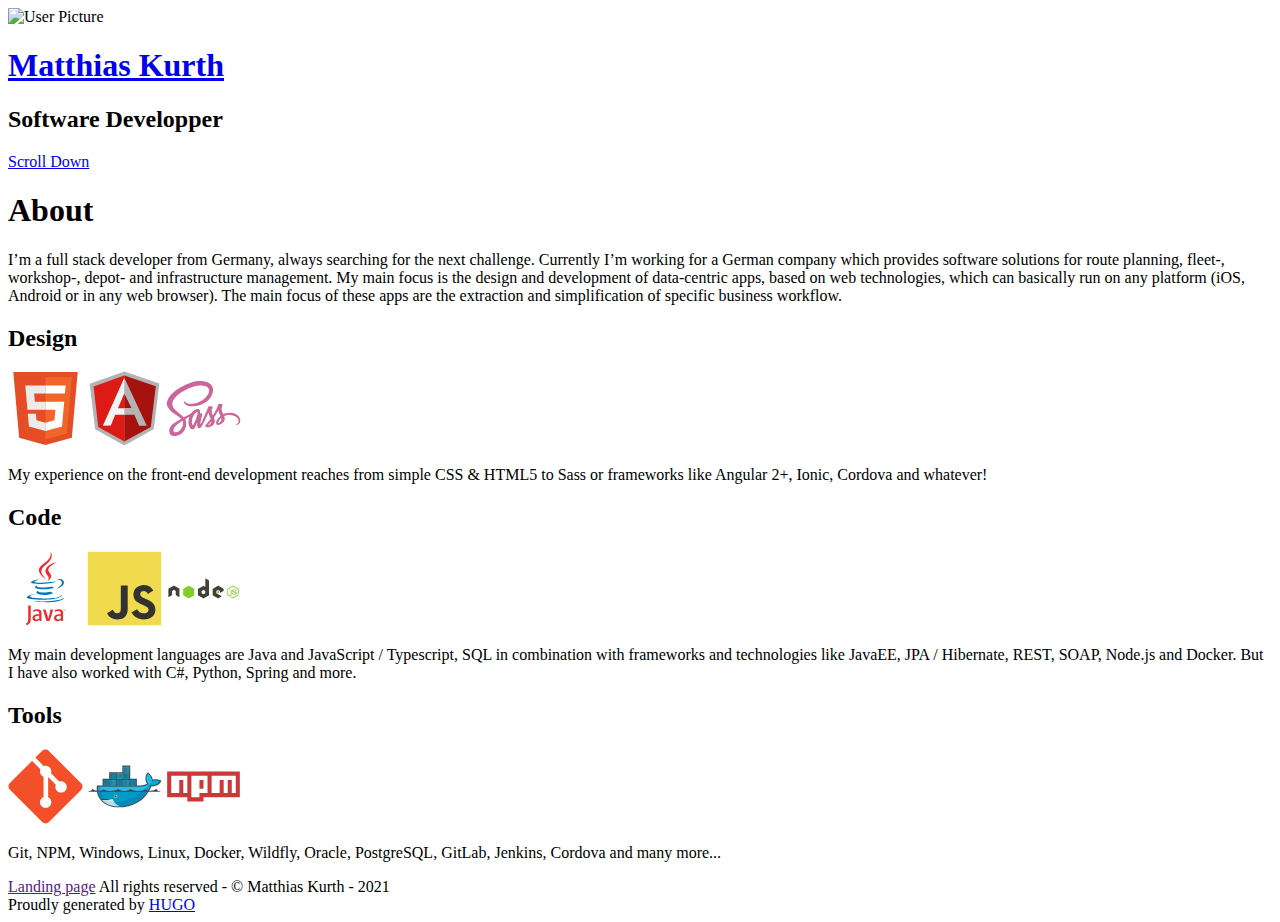
==== index.html @ 2c907271 ":tada: initial" ====
<!DOCTYPE html>
<html lang="de-DE">

<head>
    <meta charset="utf-8" />
    <meta http-equiv="X-UA-Compatible" content="IE=edge" />

  	<meta property="og:title" content=" Landing page" />
  	<meta property="og:site_name" content="Landing page" />
  	<meta property="og:url" content="http://localhost:5000/" />
    
    
    <meta property="og:type" content="website" />
    

  <title>
     Landing page
  </title>

    <meta name="description" content="Landing page Matthias Kurth" />

    <meta name="HandheldFriendly" content="True" />
    <meta name="viewport" content="width=device-width, initial-scale=1.0" />

    <link rel="shortcut icon" href="http://localhost:5000/images/favicon.ico">
	  <link rel="apple-touch-icon" href="http://localhost:5000/images/apple-touch-icon.png" />
    
    <link rel="stylesheet" type="text/css" href="http://localhost:5000/css/screen.css" />
    <link rel="stylesheet" type="text/css" href="//fonts.googleapis.com/css?family=Merriweather:300,700,700italic,300italic|Open+Sans:700,400|Inconsolata" />

    <link rel="stylesheet" href="https://use.fontawesome.com/releases/v5.8.1/css/all.css" integrity="sha384-50oBUHEmvpQ+1lW4y57PTFmhCaXp0ML5d60M1M7uH2+nqUivzIebhndOJK28anvf" crossorigin="anonymous">

    
      
      
        <link href="http://localhost:5000/index.xml" rel="alternate" type="application/rss+xml" title="Landing page" />
      
    
    <meta name="generator" content="Hugo 0.80.0" />

    <link rel="canonical" href="http://localhost:5000/" />

     
</head>
<body class="nav-closed">
<div id="particles-js"></div>
  


 <div class="site-wrapper">



<header class="main-header " style="background-image: url(http://localhost:5000/images/user.png)">
    
          
    <div class="vertical">
        <div class="main-header-content inner">    
            
                <img src="http://localhost:5000/images/user.png" alt="User Picture"></img>
            

            

            
                <h1 class="page-user-name">
                <a class=".btn-bootstrap-2-noboarder title-scroll" href="#content">Matthias Kurth</a>
                </h1>
                <h2 class="page-user-description">Software Developper</h2>            
            

            
                <div class="header-icons">
                    
                        <a aria-label="Send email" href="mailto:kurth.matthias@gmail.com" title="Mail me"><i class="icon fa fa-envelope" data-press-delay aria-hidden="true"></i></a>
                    
                    
                        <a aria-label="Github" rel="noopener" target="_blank" href="https://github.com/" title="Visit my GitHub account"><i class="icon fab fa-github" data-press-delay aria-hidden="true"></i></a>
                    
                    
                        <a aria-label="Xing" rel="noopener" target="_blank" href="https://www.xing.com/profile/Matthias_Kurth17" title="Visit my Xing account"><i class="icon fab fa-xing-square" data-press-delay aria-hidden="true"></i></a>
                    
                    
                    
                    
                    
                    
                </div>
                   
        </div>
    </div>
    <a class="scroll-down" href="#about">
        <span class="hidden">Scroll Down</span>
        <i class="icon fa fa-angle-double-down" data-press-delay aria-hidden="true"></i>    
    </a>
</header>

<section id="about">
    <div class="user-details">
	<h1> About </h1>
	<p> I’m a full stack developer from Germany, always searching for the next challenge. Currently I’m working for a German company which provides software solutions for route planning, fleet-, workshop-, depot- and infrastructure management. My main focus is the design and development of data-centric apps, based on web technologies, which can basically run on any platform (iOS, Android or in any web browser). The main focus of these apps are the extraction and simplification of specific business workflow. </p>
  </div>
  <div class="user">
	<div class="tech">
	  <h2>Design</h2>
	  <svg width="75" height="75" viewBox="0 0 128 128">
		<path fill="#E44D26" d="M19.037 113.876l-10.005-112.215h109.936l-10.016 112.198-45.019 12.48z"></path><path fill="#F16529" d="M64 116.8l36.378-10.086 8.559-95.878h-44.937z"></path><path fill="#EBEBEB" d="M64 52.455h-18.212l-1.258-14.094h19.47v-13.762h-34.511l.33 3.692 3.382 37.927h30.799zM64 88.198l-.061.017-15.327-4.14-.979-10.975h-13.817l1.928 21.609 28.193 7.826.063-.017z"></path><path fill="#fff" d="M63.952 52.455v13.763h16.947l-1.597 17.849-15.35 4.143v14.319l28.215-7.82.207-2.325 3.234-36.233.335-3.696h-3.708zM63.952 24.599v13.762h33.244l.276-3.092.628-6.978.329-3.692z"></path>
	  </svg>
	  <svg width="75" height="75" viewBox="0 0 128 128">
		<path fill="#B3B3B3" d="M63.81 1.026l-59.257 20.854 9.363 77.637 49.957 27.457 50.214-27.828 9.36-77.635z"></path><path fill="#A6120D" d="M117.536 25.998l-53.864-18.369v112.785l45.141-24.983z"></path><path fill="#DD1B16" d="M11.201 26.329l8.026 69.434 44.444 24.651v-112.787z"></path><path fill="#F2F2F2" d="M78.499 67.67l-14.827 6.934h-15.628l-7.347 18.374-13.663.254 36.638-81.508 14.827 55.946zm-1.434-3.491l-13.295-26.321-10.906 25.868h10.807l13.394.453z"></path><path fill="#B3B3B3" d="M63.671 11.724l.098 26.134 12.375 25.888h-12.446l-.027 10.841 17.209.017 8.042 18.63 13.074.242z"></path>
	  </svg>
	  <svg width="75" height="75" viewBox="0 0 128 128">
		<path fill-rule="evenodd" clip-rule="evenodd" fill="#CB6699" d="M1.219 56.156c0 .703.207 1.167.323 1.618.756 2.933 2.381 5.45 4.309 7.746 2.746 3.272 6.109 5.906 9.554 8.383 2.988 2.148 6.037 4.248 9.037 6.38.515.366 1.002.787 1.561 1.236-.481.26-.881.489-1.297.7-3.959 2.008-7.768 4.259-11.279 6.986-2.116 1.644-4.162 3.391-5.607 5.674-2.325 3.672-3.148 7.584-1.415 11.761.506 1.22 1.278 2.274 2.367 3.053.353.252.749.502 1.162.6 1.058.249 2.136.412 3.207.609l3.033-.002c3.354-.299 6.407-1.448 9.166-3.352 4.312-2.976 7.217-6.966 8.466-12.087.908-3.722.945-7.448-.125-11.153-.099-.344-.224-.681-.354-1.014-.13-.333-.283-.657-.463-1.072l6.876-3.954.103.088c-.125.409-.258.817-.371 1.23-.817 2.984-1.36 6.02-1.165 9.117.208 3.3 1.129 6.389 3.061 9.146 1.562 2.23 5.284 2.313 6.944.075.589-.795 1.16-1.626 1.589-2.513 1.121-2.315 2.159-4.671 3.23-7.011l.187-.428c-.077 1.108-.167 2.081-.208 3.055-.064 1.521.025 3.033.545 4.48.445 1.238 1.202 2.163 2.62 2.326.97.111 1.743-.333 2.456-.896 1.114-.879 2.019-1.965 2.691-3.199 1.901-3.491 3.853-6.961 5.576-10.54 1.864-3.871 3.494-7.855 5.225-11.792l.286-.698c.409 1.607.694 3.181 1.219 4.671.61 1.729 1.365 3.417 2.187 5.058.389.775.344 1.278-.195 1.928-2.256 2.72-4.473 5.473-6.692 8.223-.491.607-.98 1.225-1.389 1.888-.247.403-.411.894-.48 1.364-.133.898.422 1.764 1.383 1.971.878.189 1.813.259 2.708.193 3.097-.228 5.909-1.315 8.395-3.157 3.221-2.386 4.255-5.642 3.475-9.501-.211-1.047-.584-2.065-.947-3.074-.163-.455-.174-.774.123-1.198 2.575-3.677 4.775-7.578 6.821-11.569.081-.157.164-.314.306-.482.663 3.45 1.661 6.775 3.449 9.792-.912.879-1.815 1.676-2.632 2.554-1.799 1.934-3.359 4.034-4.173 6.595-.35 1.104-.619 2.226-.463 3.405.242 1.831 1.742 3.021 3.543 2.604 3.854-.892 7.181-2.708 9.612-5.925 1.636-2.166 1.785-4.582 1.1-7.113-.188-.688-.411-1.365-.651-2.154.951-.295 1.878-.649 2.837-.868 4.979-1.136 9.904-.938 14.702.86 2.801 1.05 5.064 2.807 6.406 5.571 1.639 3.379.733 6.585-2.452 8.721-.297.199-.637.356-.883.605-.151.153-.242.459-.205.67.021.123.346.277.533.275 1.047-.008 1.896-.557 2.711-1.121 2.042-1.413 3.532-3.314 3.853-5.817l.063-.188-.077-1.63c-.031-.094.023-.187.016-.258-.434-3.645-2.381-6.472-5.213-8.688-3.28-2.565-7.153-3.621-11.249-3.788-3.338-.136-6.619.36-9.765 1.503-.897.325-1.786.71-2.688 1.073-.121-.219-.251-.429-.358-.646-.926-1.896-2.048-3.708-2.296-5.882-.176-1.544-.392-3.086-.025-4.613.353-1.469.813-2.913 1.246-4.362.223-.746.066-1.164-.646-1.5-.248-.117-.518-.219-.786-.258-1.75-.254-3.476-.109-5.171.384-.6.175-1.036.511-1.169 1.175-.076.381-.231.746-.339 1.122-.443 1.563-.757 3.156-1.473 4.645-1.794 3.735-3.842 7.329-5.938 10.897-.227.385-.466.763-.752 1.23-.736-1.54-1.521-2.922-1.759-4.542-.269-1.832-.481-3.661-.025-5.479.339-1.356.782-2.687 1.19-4.025.193-.636.104-.97-.472-1.305-.291-.169-.62-.319-.948-.368-1.815-.269-3.603-.128-5.354.438-.543.176-.828.527-.994 1.087-.488 1.652-.904 3.344-1.589 4.915-2.774 6.36-5.628 12.687-8.479 19.013-.595 1.321-1.292 2.596-1.963 3.882-.17.326-.418.613-.63.919-.17-.201-.236-.339-.235-.477.005-.813-.092-1.65.063-2.436.469-2.378 1.009-4.743 1.578-7.099.47-1.946 1.017-3.874 1.538-5.807.175-.647.178-1.252-.287-1.796-.781-.911-2.413-1.111-3.381-.409l-.428.242.083-.69c.204-1.479.245-2.953-.161-4.41-.506-1.816-1.802-2.861-3.686-2.803-.878.027-1.8.177-2.613.497-3.419 1.34-6.048 3.713-8.286 6.568-.203.259-.471.495-.757.654-2.893 1.604-5.795 3.188-8.696 4.778l-3.229 1.769c-.866-.826-1.653-1.683-2.546-2.41-2.727-2.224-5.498-4.393-8.244-6.592-2.434-1.949-4.792-3.979-6.596-6.56-1.342-1.92-2.207-4.021-2.29-6.395-.105-3.025.753-5.789 2.293-8.362 1.97-3.292 4.657-5.934 7.611-8.327 3.125-2.53 6.505-4.678 10.008-6.639 4.901-2.743 9.942-5.171 15.347-6.774 5.542-1.644 11.165-2.585 16.965-1.929 2.28.258 4.494.78 6.527 1.895 1.557.853 2.834 1.97 3.428 3.716.586 1.718.568 3.459.162 5.204-.825 3.534-2.76 6.447-5.195 9.05-3.994 4.267-8.866 7.172-14.351 9.091-3.165 1.107-6.421 1.802-9.765 2.083-2.729.229-5.401-.013-7.985-.962-1.711-.629-3.201-1.591-4.399-2.987-.214-.25-.488-.521-.887-.287-.391.23-.46.602-.329.979.219.626.421 1.278.762 1.838.857 1.405 2.107 2.424 3.483 3.298 2.643 1.681 5.597 2.246 8.66 2.377 4.648.201 9.183-.493 13.654-1.74 6.383-1.78 11.933-4.924 16.384-9.884 3.706-4.13 6.353-8.791 6.92-14.419.277-2.747-.018-5.438-1.304-7.944-1.395-2.715-3.613-4.734-6.265-6.125-3.862-2.025-8.03-3.204-12.332-3.204h-4.31c-5.21 0-10.247 1.493-15.143 3.274-3.706 1.349-7.34 2.941-10.868 4.703-7.683 3.839-14.838 8.468-20.715 14.833-2.928 3.171-5.407 6.67-6.833 10.79-.417 1.206-.813 2.499-1.111 3.746m27.839 36.013c-.333 4.459-2.354 8.074-5.657 11.002-1.858 1.646-3.989 2.818-6.471 3.23-.9.149-1.821.185-2.694-.188-1.245-.532-1.524-1.637-1.548-2.814-.037-1.876.62-3.572 1.521-5.186 1.176-2.104 2.9-3.708 4.741-5.206 2.9-2.361 6.046-4.359 9.268-6.245l.243-.1c.498 1.84.735 3.657.597 5.507zm25.158-19.379c-.235 1.424-.529 2.849-.945 4.229-1.438 4.777-3.285 9.406-5.282 13.973-.369.845-.906 1.616-1.373 2.417-.072.124-.179.231-.283.334-.578.571-1.126.541-1.418-.206-.34-.868-.549-1.797-.729-2.716-.121-.617-.092-1.265-.13-1.897.039-4.494 1.41-8.578 3.736-12.38.959-1.568 2.003-3.062 3.598-4.054.49-.305 1.04-.55 1.595-.706.85-.239 1.372.154 1.231 1.006zm17.164 21.868l6.169-7.203c.257 2.675-4.29 8.015-6.169 7.203zm19.703-4.847c-.436.25-.911.43-1.358.661-.409.212-.544-.002-.556-.354-.008-.239.027-.489.093-.721.833-2.938 2.366-5.446 4.647-7.486l.16-.082c1.085 3.035-.169 6.368-2.986 7.982z"></path>
	  </svg>
	  <p>My experience on the front-end development reaches from simple CSS &amp; HTML5 to Sass or frameworks like Angular 2&#43;, Ionic, Cordova and whatever!</p>
	</div>
	<div class="tech">
	  <h2>Code</h2>
	  <svg width="75" height="75" viewBox="0 0 128 128">
		<path fill="#0074BD" d="M52.581 67.817s-3.284 1.911 2.341 2.557c6.814.778 10.297.666 17.805-.753 0 0 1.979 1.237 4.735 2.309-16.836 7.213-38.104-.418-24.881-4.113zM50.522 58.402s-3.684 2.729 1.945 3.311c7.28.751 13.027.813 22.979-1.103 0 0 1.373 1.396 3.536 2.157-20.352 5.954-43.021.469-28.46-4.365z"></path><path fill="#EA2D2E" d="M67.865 42.431c4.151 4.778-1.088 9.074-1.088 9.074s10.533-5.437 5.696-12.248c-4.519-6.349-7.982-9.502 10.771-20.378.001 0-29.438 7.35-15.379 23.552z"></path><path fill="#0074BD" d="M90.132 74.781s2.432 2.005-2.678 3.555c-9.716 2.943-40.444 3.831-48.979.117-3.066-1.335 2.687-3.187 4.496-3.576 1.887-.409 2.965-.334 2.965-.334-3.412-2.403-22.055 4.719-9.469 6.762 34.324 5.563 62.567-2.506 53.665-6.524zM54.162 48.647s-15.629 3.713-5.534 5.063c4.264.57 12.758.439 20.676-.225 6.469-.543 12.961-1.704 12.961-1.704s-2.279.978-3.93 2.104c-15.874 4.175-46.533 2.23-37.706-2.038 7.463-3.611 13.533-3.2 13.533-3.2zM82.2 64.317c16.135-8.382 8.674-16.438 3.467-15.353-1.273.266-1.845.496-1.845.496s.475-.744 1.378-1.063c10.302-3.62 18.223 10.681-3.322 16.345 0 0 .247-.224.322-.425z"></path><path fill="#EA2D2E" d="M72.474 1.313s8.935 8.939-8.476 22.682c-13.962 11.027-3.184 17.313-.006 24.498-8.15-7.354-14.128-13.828-10.118-19.852 5.889-8.842 22.204-13.131 18.6-27.328z"></path><path fill="#0074BD" d="M55.749 87.039c15.484.99 39.269-.551 39.832-7.878 0 0-1.082 2.777-12.799 4.981-13.218 2.488-29.523 2.199-39.191.603 0 0 1.98 1.64 12.158 2.294z"></path><path fill="#EA2D2E" d="M94.866 100.181h-.472v-.264h1.27v.264h-.47v1.317h-.329l.001-1.317zm2.535.066h-.006l-.468 1.251h-.216l-.465-1.251h-.005v1.251h-.312v-1.581h.457l.431 1.119.432-1.119h.454v1.581h-.302v-1.251zM53.211 115.037c-1.46 1.266-3.004 1.978-4.391 1.978-1.974 0-3.045-1.186-3.045-3.085 0-2.055 1.146-3.56 5.738-3.56h1.697v4.667h.001zm4.031 4.548v-14.077c0-3.599-2.053-5.973-6.997-5.973-2.886 0-5.416.714-7.473 1.622l.592 2.493c1.62-.595 3.715-1.147 5.771-1.147 2.85 0 4.075 1.147 4.075 3.521v1.779h-1.424c-6.921 0-10.044 2.685-10.044 6.723 0 3.479 2.058 5.456 5.933 5.456 2.49 0 4.351-1.028 6.088-2.533l.316 2.137h3.163v-.001zM70.694 119.585h-5.027l-6.051-19.689h4.391l3.756 12.099.835 3.635c1.896-5.258 3.24-10.596 3.912-15.733h4.271c-1.143 6.481-3.203 13.598-6.087 19.688zM89.982 115.037c-1.465 1.266-3.01 1.978-4.392 1.978-1.976 0-3.046-1.186-3.046-3.085 0-2.055 1.149-3.56 5.736-3.56h1.701v4.667h.001zm4.033 4.548v-14.077c0-3.599-2.059-5.973-6.999-5.973-2.889 0-5.418.714-7.475 1.622l.593 2.493c1.62-.595 3.718-1.147 5.774-1.147 2.846 0 4.074 1.147 4.074 3.521v1.779h-1.424c-6.923 0-10.045 2.685-10.045 6.723 0 3.479 2.056 5.456 5.93 5.456 2.491 0 4.349-1.028 6.091-2.533l.318 2.137h3.163v-.001zM37.322 122.931c-1.147 1.679-3.005 3.008-5.037 3.757l-1.989-2.345c1.547-.794 2.872-2.075 3.489-3.269.532-1.063.753-2.43.753-5.701v-22.482h4.284v22.173c0 4.375-.348 6.144-1.5 7.867z"></path>
	  </svg>
	  <svg width="75" height="75" viewBox="0 0 128 128">
		<path fill="#F0DB4F" d="M1.408 1.408h125.184v125.185h-125.184z"></path><path fill="#323330" d="M116.347 96.736c-.917-5.711-4.641-10.508-15.672-14.981-3.832-1.761-8.104-3.022-9.377-5.926-.452-1.69-.512-2.642-.226-3.665.821-3.32 4.784-4.355 7.925-3.403 2.023.678 3.938 2.237 5.093 4.724 5.402-3.498 5.391-3.475 9.163-5.879-1.381-2.141-2.118-3.129-3.022-4.045-3.249-3.629-7.676-5.498-14.756-5.355l-3.688.477c-3.534.893-6.902 2.748-8.877 5.235-5.926 6.724-4.236 18.492 2.975 23.335 7.104 5.332 17.54 6.545 18.873 11.531 1.297 6.104-4.486 8.08-10.234 7.378-4.236-.881-6.592-3.034-9.139-6.949-4.688 2.713-4.688 2.713-9.508 5.485 1.143 2.499 2.344 3.63 4.26 5.795 9.068 9.198 31.76 8.746 35.83-5.176.165-.478 1.261-3.666.38-8.581zm-46.885-37.793h-11.709l-.048 30.272c0 6.438.333 12.34-.714 14.149-1.713 3.558-6.152 3.117-8.175 2.427-2.059-1.012-3.106-2.451-4.319-4.485-.333-.584-.583-1.036-.667-1.071l-9.52 5.83c1.583 3.249 3.915 6.069 6.902 7.901 4.462 2.678 10.459 3.499 16.731 2.059 4.082-1.189 7.604-3.652 9.448-7.401 2.666-4.915 2.094-10.864 2.07-17.444.06-10.735.001-21.468.001-32.237z"></path>
	  </svg>    
	  <svg width="75" height="75" viewBox="0 0 128 128">
		<path fill="#83CD29" d="M114.325 80.749c-.29 0-.578-.076-.832-.224l-2.65-1.568c-.396-.221-.203-.3-.072-.345.528-.184.635-.227 1.198-.545.059-.033.136-.021.197.015l2.035 1.209c.074.041.179.041.246 0l7.937-4.581c.075-.042.122-.127.122-.215v-9.16c0-.09-.047-.173-.123-.219l-7.934-4.577c-.074-.042-.171-.042-.245 0l-7.933 4.578c-.076.045-.125.131-.125.218v9.16c0 .088.049.171.125.212l2.174 1.257c1.18.589 1.903-.105 1.903-.803v-9.045c0-.127.103-.228.23-.228h1.007c.125 0 .229.101.229.228v9.045c0 1.574-.857 2.477-2.35 2.477-.459 0-.82 0-1.828-.496l-2.081-1.198c-.515-.298-.832-.854-.832-1.448v-9.16c0-.595.317-1.15.832-1.446l7.937-4.587c.502-.283 1.169-.283 1.667 0l7.937 4.587c.514.297.833.852.833 1.446v9.16c0 .595-.319 1.148-.833 1.448l-7.937 4.582c-.252.147-.539.223-.834.223M116.778 74.438c-3.475 0-4.202-1.595-4.202-2.932 0-.126.103-.229.23-.229h1.026c.115 0 .21.082.228.194.154 1.045.617 1.572 2.718 1.572 1.671 0 2.383-.378 2.383-1.266 0-.512-.202-.891-2.8-1.146-2.172-.215-3.515-.694-3.515-2.433 0-1.601 1.35-2.557 3.612-2.557 2.543 0 3.801.883 3.96 2.777.006.064-.017.127-.06.176-.044.045-.104.073-.168.073h-1.031c-.107 0-.201-.075-.223-.179-.248-1.1-.848-1.451-2.479-1.451-1.825 0-2.037.637-2.037 1.112 0 .577.25.745 2.715 1.071 2.439.323 3.598.779 3.598 2.494.001 1.733-1.441 2.724-3.955 2.724"></path><path fill="#404137" d="M97.982 68.43c.313-.183.506-.517.506-.88v-2.354c0-.362-.192-.696-.506-.879l-8.364-4.856c-.315-.183-.703-.184-1.019-.002l-8.416 4.859c-.314.182-.508.517-.508.88v9.716c0 .365.196.703.514.884l8.363 4.765c.308.177.686.178.997.006l5.058-2.812c.161-.09.261-.258.262-.44.001-.184-.097-.354-.256-.445l-8.468-4.86c-.159-.091-.256-.259-.256-.44v-3.046c0-.182.097-.349.254-.439l2.637-1.52c.156-.091.35-.091.507 0l2.637 1.52c.158.091.255.258.255.439v2.396c0 .183.097.351.254.441.158.091.352.091.51-.001l5.039-2.932"></path><path fill="#83CD29" d="M88.984 67.974c.061-.034.135-.034.195 0l1.615.933c.06.035.097.1.097.169v1.865c0 .07-.037.134-.097.169l-1.615.932c-.06.035-.135.035-.195 0l-1.614-.932c-.061-.035-.098-.099-.098-.169v-1.865c0-.069.037-.134.098-.169l1.614-.933"></path><path fill="#404137" d="M67.083 71.854c0 .09-.048.174-.127.22l-2.89 1.666c-.079.046-.176.046-.254 0l-2.89-1.666c-.079-.046-.127-.13-.127-.22v-3.338c0-.09.049-.175.127-.221l2.89-1.668c.079-.047.176-.047.255 0l2.891 1.668c.078.046.126.131.126.221v3.338zm.781-24.716c-.157-.087-.349-.085-.505.006-.155.092-.251.258-.251.438v12.915c0 .126-.068.244-.177.308-.11.063-.246.063-.356 0l-2.108-1.215c-.314-.181-.701-.181-1.015 0l-8.418 4.858c-.315.182-.509.518-.509.881v9.719c0 .363.194.698.508.881l8.418 4.861c.314.182.702.182 1.017 0l8.42-4.861c.314-.183.508-.518.508-.881v-24.227c0-.368-.2-.708-.521-.888l-5.011-2.795"></path><path fill="#83CD29" d="M38.238 59.407c.314-.182.702-.182 1.016 0l8.418 4.857c.314.182.508.518.508.881v9.722c0 .363-.194.699-.508.881l-8.417 4.861c-.314.181-.702.181-1.017 0l-8.415-4.861c-.314-.182-.508-.518-.508-.881v-9.723c0-.362.194-.698.508-.88l8.415-4.857"></path><path fill="#404137" d="M22.93 65.064c0-.366-.192-.702-.508-.883l-8.415-4.843c-.144-.084-.303-.127-.464-.133h-.087c-.16.006-.32.049-.464.133l-8.416 4.843c-.313.181-.509.517-.509.883l.018 13.04c0 .182.095.351.254.439.156.094.349.094.505 0l5-2.864c.316-.188.509-.519.509-.882v-6.092c0-.364.192-.699.507-.881l2.13-1.226c.158-.093.332-.137.508-.137.174 0 .352.044.507.137l2.128 1.226c.315.182.509.517.509.881v6.092c0 .363.195.696.509.882l5 2.864c.157.094.353.094.508 0 .155-.089.252-.258.252-.439l.019-13.04"></path>
	  </svg>
	  <p>My main development languages are Java and JavaScript / Typescript, SQL in combination with frameworks and technologies like JavaEE, JPA / Hibernate, REST, SOAP, Node.js and Docker. But I have also worked with C#, Python, Spring and more.</p>
	</div>
	<div class="tech">
	  <h2>Tools</h2>
	  <svg width="75" height="75" viewBox="0 0 128 128">
		<path fill="#F34F29" d="M124.737 58.378l-55.116-55.114c-3.172-3.174-8.32-3.174-11.497 0l-11.444 11.446 14.518 14.518c3.375-1.139 7.243-.375 9.932 2.314 2.703 2.706 3.461 6.607 2.294 9.993l13.992 13.993c3.385-1.167 7.292-.413 9.994 2.295 3.78 3.777 3.78 9.9 0 13.679-3.78 3.78-9.901 3.78-13.683 0-2.842-2.844-3.545-7.019-2.105-10.521l-13.048-13.048-.002 34.341c.922.455 1.791 1.063 2.559 1.828 3.778 3.777 3.778 9.898 0 13.683-3.779 3.777-9.904 3.777-13.679 0-3.778-3.784-3.778-9.905 0-13.683.934-.933 2.014-1.638 3.167-2.11v-34.659c-1.153-.472-2.231-1.172-3.167-2.111-2.862-2.86-3.551-7.06-2.083-10.576l-14.313-14.313-37.792 37.79c-3.175 3.177-3.175 8.325 0 11.5l55.117 55.114c3.174 3.174 8.32 3.174 11.499 0l54.858-54.858c3.174-3.176 3.174-8.327-.001-11.501z"></path>
	  </svg>
	  <svg width="75" height="75" viewBox="0 0 128 128">
		<g><path fill-rule="evenodd" clip-rule="evenodd" fill="#3A4D54" d="M73.8 50.8h11.3v11.5h5.7c2.6 0 5.3-.5 7.8-1.3 1.2-.4 2.6-1 3.8-1.7-1.6-2.1-2.4-4.7-2.6-7.3-.3-3.5.4-8.1 2.8-10.8l1.2-1.4 1.4 1.1c3.6 2.9 6.5 6.8 7.1 11.4 4.3-1.3 9.3-1 13.1 1.2l1.5.9-.8 1.6c-3.2 6.2-9.9 8.2-16.4 7.8-9.8 24.3-31 35.8-56.8 35.8-13.3 0-25.5-5-32.5-16.8l-.1-.2-1-2.1c-2.4-5.2-3.1-10.9-2.6-16.6l.2-1.7h9.6v-11.4h11.3v-11.2h22.5v-11.3h13.5v22.5z"></path><path fill="#00AADA" d="M110.4 55.1c.8-5.9-3.6-10.5-6.4-12.7-3.1 3.6-3.6 13.2 1.3 17.2-2.8 2.4-8.5 4.7-14.5 4.7h-72.2c-.6 6.2.5 11.9 3 16.8l.8 1.5c.5.9 1.1 1.7 1.7 2.6 3 .2 5.7.3 8.2.2 4.9-.1 8.9-.7 12-1.7.5-.2.9.1 1.1.5.2.5-.1.9-.5 1.1-.4.1-.8.3-1.3.4-2.4.7-5 1.1-8.3 1.3h-.6000000000000001c-1.3.1-2.7.1-4.2.1-1.6 0-3.1 0-4.9-.1 6 6.8 15.4 10.8 27.2 10.8 25 0 46.2-11.1 55.5-35.9 6.7.7 13.1-1 16-6.7-4.5-2.7-10.5-1.8-13.9-.1z"></path><path fill="#28B8EB" d="M110.4 55.1c.8-5.9-3.6-10.5-6.4-12.7-3.1 3.6-3.6 13.2 1.3 17.2-2.8 2.4-8.5 4.7-14.5 4.7h-68c-.3 9.5 3.2 16.7 9.5 21 4.9-.1 8.9-.7 12-1.7.5-.2.9.1 1.1.5.2.5-.1.9-.5 1.1-.4.1-.8.3-1.3.4-2.4.7-5.2 1.2-8.5 1.4l-.1-.1c8.5 4.4 20.8 4.3 35-1.1 15.8-6.1 30.6-17.7 40.9-30.9-.2.1-.4.1-.5.2z"></path><path fill="#028BB8" d="M18.7 71.8c.4 3.3 1.4 6.4 2.9 9.3l.8 1.5c.5.9 1.1 1.7 1.7 2.6 3 .2 5.7.3 8.2.2 4.9-.1 8.9-.7 12-1.7.5-.2.9.1 1.1.5.2.5-.1.9-.5 1.1-.4.1-.8.3-1.3.4-2.4.7-5.2 1.2-8.5 1.4h-.4c-1.3.1-2.7.1-4.1.1-1.6 0-3.2 0-4.9-.1 6 6.8 15.5 10.8 27.3 10.8 21.4 0 40-8.1 50.8-26h-85.1v-.1z"></path><path fill="#019BC6" d="M23.5 71.8c1.3 5.8 4.3 10.4 8.8 13.5 4.9-.1 8.9-.7 12-1.7.5-.2.9.1 1.1.5.2.5-.1.9-.5 1.1-.4.1-.8.3-1.3.4-2.4.7-5.2 1.2-8.6 1.4 8.5 4.4 20.8 4.3 34.9-1.1 8.5-3.3 16.8-8.2 24.2-14.1h-70.6z"></path><path fill-rule="evenodd" clip-rule="evenodd" fill="#00ACD3" d="M28.4 52.7h9.8v9.8h-9.8v-9.8zm.8.8h.8v8.1h-.8v-8.1zm1.4 0h.8v8.1h-.8v-8.1zm1.5 0h.8v8.1h-.8v-8.1zm1.5 0h.8v8.1h-.8v-8.1zm1.5 0h.8v8.1h-.8v-8.1zm1.5 0h.8v8.1h-.8v-8.1zM39.6 41.5h9.8v9.8h-9.8v-9.8zm.9.8h.8v8.1h-.8v-8.1zm1.4 0h.8v8.1h-.8v-8.1zm1.5 0h.8v8.1h-.8v-8.1zm1.5 0h.8v8.1h-.8v-8.1zm1.4 0h.8v8.1h-.8v-8.1zm1.5 0h.8v8.1h-.8v-8.1z"></path><path fill-rule="evenodd" clip-rule="evenodd" fill="#23C2EE" d="M39.6 52.7h9.8v9.8h-9.8v-9.8zm.9.8h.8v8.1h-.8v-8.1zm1.4 0h.8v8.1h-.8v-8.1zm1.5 0h.8v8.1h-.8v-8.1zm1.5 0h.8v8.1h-.8v-8.1zm1.4 0h.8v8.1h-.8v-8.1zm1.5 0h.8v8.1h-.8v-8.1z"></path><path fill-rule="evenodd" clip-rule="evenodd" fill="#00ACD3" d="M50.9 52.7h9.8v9.8h-9.8v-9.8zm.8.8h.8v8.1h-.8v-8.1zm1.5 0h.8v8.1h-.8v-8.1zm1.5 0h.8v8.1h-.8v-8.1zm1.4 0h.8v8.1h-.8v-8.1zm1.5 0h.8v8.1h-.8v-8.1zm1.5 0h.8v8.1h-.8v-8.1z"></path><path fill-rule="evenodd" clip-rule="evenodd" fill="#23C2EE" d="M50.9 41.5h9.8v9.8h-9.8v-9.8zm.8.8h.8v8.1h-.8v-8.1zm1.5 0h.8v8.1h-.8v-8.1zm1.5 0h.8v8.1h-.8v-8.1zm1.4 0h.8v8.1h-.8v-8.1zm1.5 0h.8v8.1h-.8v-8.1zm1.5 0h.8v8.1h-.8v-8.1zM62.2 52.7h9.8v9.8h-9.8v-9.8zm.8.8h.8v8.1h-.8v-8.1zm1.5 0h.8v8.1h-.8v-8.1zm1.4 0h.8v8.1h-.8v-8.1zm1.5 0h.8v8.1h-.8v-8.1zm1.5 0h.8v8.1h-.8v-8.1zm1.5 0h.8v8.1h-.8v-8.1z"></path><path fill-rule="evenodd" clip-rule="evenodd" fill="#00ACD3" d="M62.2 41.5h9.8v9.8h-9.8v-9.8zm.8.8h.8v8.1h-.8v-8.1zm1.5 0h.8v8.1h-.8v-8.1zm1.4 0h.8v8.1h-.8v-8.1zm1.5 0h.8v8.1h-.8v-8.1zm1.5 0h.8v8.1h-.8v-8.1zm1.5 0h.8v8.1h-.8v-8.1z"></path><path fill-rule="evenodd" clip-rule="evenodd" fill="#23C2EE" d="M62.2 30.2h9.8v9.8h-9.8v-9.8zm.8.8h.8v8.1h-.8v-8.1zm1.5 0h.8v8.1h-.8v-8.1zm1.4 0h.8v8.1h-.8v-8.1zm1.5 0h.8v8.1h-.8v-8.1zm1.5 0h.8v8.1h-.8v-8.1zm1.5 0h.8v8.1h-.8v-8.1z"></path><path fill-rule="evenodd" clip-rule="evenodd" fill="#00ACD3" d="M73.5 52.7h9.8v9.8h-9.8v-9.8zm.8.8h.8v8.1h-.8v-8.1zm1.4 0h.8v8.1h-.8v-8.1zm1.5 0h.8v8.1h-.8v-8.1zm1.5 0h.8v8.1h-.8v-8.1zm1.5 0h.8v8.1h-.8v-8.1zm1.5 0h.8v8.1h-.8v-8.1z"></path><path fill-rule="evenodd" clip-rule="evenodd" fill="#D4EEF1" d="M48.8 78.3c1.5 0 2.7 1.2 2.7 2.7 0 1.5-1.2 2.7-2.7 2.7-1.5 0-2.7-1.2-2.7-2.7 0-1.5 1.2-2.7 2.7-2.7"></path><path fill-rule="evenodd" clip-rule="evenodd" fill="#3A4D54" d="M48.8 79.1c.2 0 .5 0 .7.1-.2.1-.4.4-.4.7 0 .4.4.8.8.8.3 0 .6-.2.7-.4.1.2.1.5.1.7 0 1.1-.9 1.9-1.9 1.9-1.1 0-1.9-.9-1.9-1.9 0-1 .8-1.9 1.9-1.9M1.1 72.8h125.4c-2.7-.7-8.6-1.6-7.7-5.2-5 5.7-16.9 4-20 1.2-3.4 4.9-23 3-24.3-.8-4.2 5-17.3 5-21.5 0-1.4 3.8-21 5.7-24.3.8-3 2.8-15 4.5-20-1.2 1.1 3.5-4.9 4.5-7.6 5.2"></path><path fill="#BFDBE0" d="M56 97.8c-6.7-3.2-10.3-7.5-12.4-12.2-2.5.7-5.5 1.2-8.9 1.4-1.3.1-2.7.1-4.1.1-1.7 0-3.4 0-5.2-.1 6 6 13.6 10.7 27.5 10.8h3.1z"></path><path fill="#D4EEF1" d="M46.1 89.9c-.9-1.3-1.8-2.8-2.5-4.3-2.5.7-5.5 1.2-8.9 1.4 2.3 1.2 5.7 2.4 11.4 2.9z"></path></g>
	  </svg>
	  <svg width="75" height="75" viewBox="0 0 128 128">
		  <path id="original-wordmark" fill="#cb3837" d="M2,38.5H126V82.21H64V89.5H36.44V82.21H2ZM8.89,74.93H22.67V53.07h6.89V74.93h6.89V45.79H8.89ZM43.33,45.79V82.21H57.11V74.93H70.89V45.79Zm13.78,7.29H64V67.64H57.11Zm20.67-7.29V74.93H91.56V53.07h6.89V74.93h6.89V53.07h6.89V74.93h6.89V45.79Z"></path>
	  </svg>
	  <p>Git, NPM, Windows, Linux, Docker, Wildfly, Oracle, PostgreSQL, GitLab, Jenkins, Cordova and many more...</p>
	</div>
</div>
</section>



    <footer class="site-footer clearfix">
        <section class="copyright"><a href="">Landing page</a> All rights reserved - © Matthias Kurth - 2021</section>
        
        <section class="poweredby">Proudly generated by <a class="icon-hugo" href="https://gohugo.io">HUGO</a></section>
        
    </footer>
    </div>
    <script type="text/javascript" src="http://localhost:5000/js/jquery.js"></script>
    <script type="text/javascript" src="http://localhost:5000/js/jquery.fitvids.js"></script>
    <script type="text/javascript" src="http://localhost:5000/js/index.js"></script>
    <script src="http://localhost:5000/js/particles.min.js"></script>
    <script src="http://localhost:5000/js/particles.js"></script>  

</body>
</html>
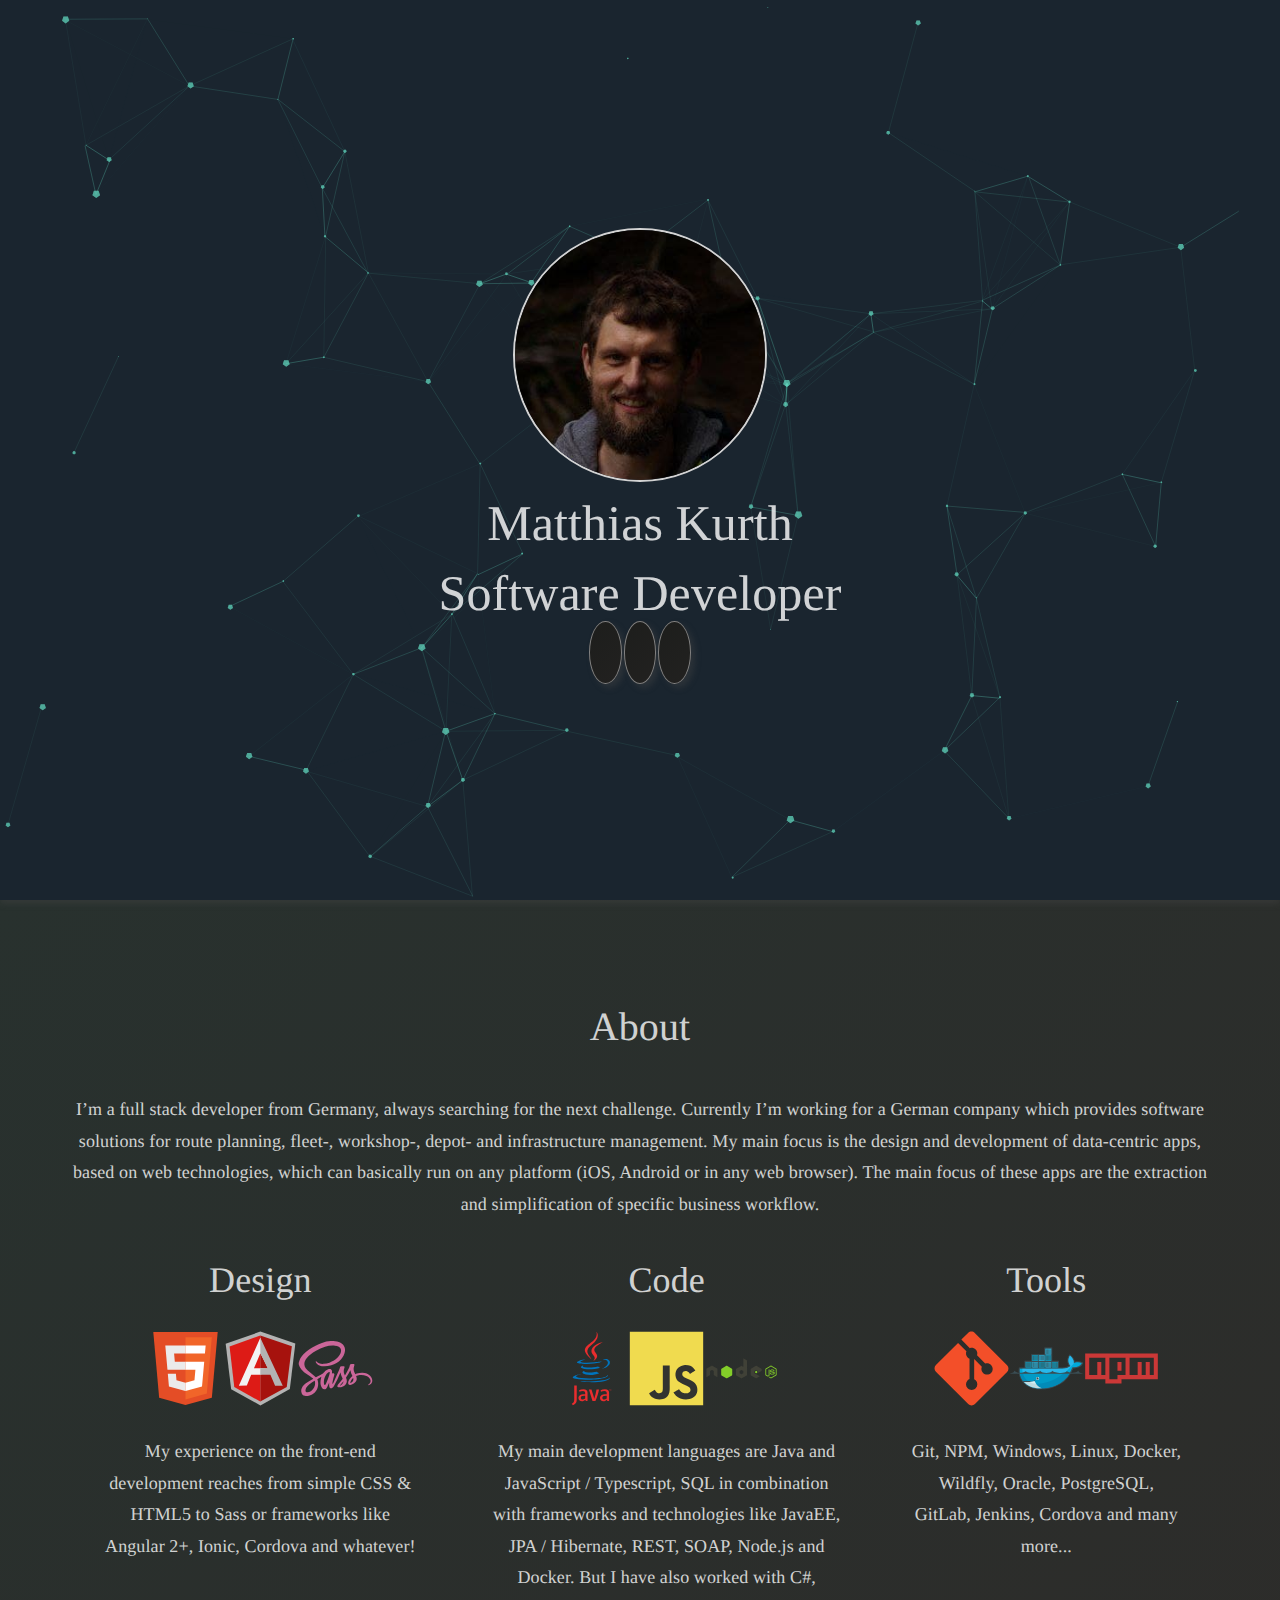
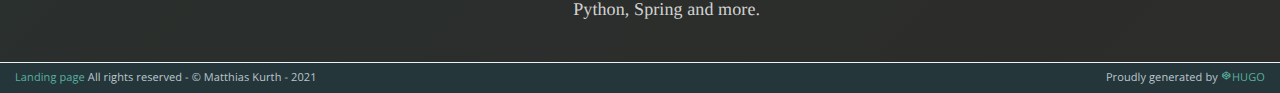
==== commit e1003fa1: ":wrench: Updated site url from local to xenexes.github.io" ====
--- a/index.html
+++ b/index.html
@@ -1,163 +1,2 @@
-<!DOCTYPE html>
-<html lang="de-DE">
-
-<head>
-    <meta charset="utf-8" />
-    <meta http-equiv="X-UA-Compatible" content="IE=edge" />
-
-  	<meta property="og:title" content=" Landing page" />
-  	<meta property="og:site_name" content="Landing page" />
-  	<meta property="og:url" content="http://localhost:5000/" />
-    
-    
-    <meta property="og:type" content="website" />
-    
-
-  <title>
-     Landing page
-  </title>
-
-    <meta name="description" content="Landing page Matthias Kurth" />
-
-    <meta name="HandheldFriendly" content="True" />
-    <meta name="viewport" content="width=device-width, initial-scale=1.0" />
-
-    <link rel="shortcut icon" href="http://localhost:5000/images/favicon.ico">
-	  <link rel="apple-touch-icon" href="http://localhost:5000/images/apple-touch-icon.png" />
-    
-    <link rel="stylesheet" type="text/css" href="http://localhost:5000/css/screen.css" />
-    <link rel="stylesheet" type="text/css" href="//fonts.googleapis.com/css?family=Merriweather:300,700,700italic,300italic|Open+Sans:700,400|Inconsolata" />
-
-    <link rel="stylesheet" href="https://use.fontawesome.com/releases/v5.8.1/css/all.css" integrity="sha384-50oBUHEmvpQ+1lW4y57PTFmhCaXp0ML5d60M1M7uH2+nqUivzIebhndOJK28anvf" crossorigin="anonymous">
-
-    
-      
-      
-        <link href="http://localhost:5000/index.xml" rel="alternate" type="application/rss+xml" title="Landing page" />
-      
-    
-    <meta name="generator" content="Hugo 0.80.0" />
-
-    <link rel="canonical" href="http://localhost:5000/" />
-
-     
-</head>
-<body class="nav-closed">
-<div id="particles-js"></div>
-  
-
-
- <div class="site-wrapper">
-
-
-
-<header class="main-header " style="background-image: url(http://localhost:5000/images/user.png)">
-    
-          
-    <div class="vertical">
-        <div class="main-header-content inner">    
-            
-                <img src="http://localhost:5000/images/user.png" alt="User Picture"></img>
-            
-
-            
-
-            
-                <h1 class="page-user-name">
-                <a class=".btn-bootstrap-2-noboarder title-scroll" href="#content">Matthias Kurth</a>
-                </h1>
-                <h2 class="page-user-description">Software Developper</h2>            
-            
-
-            
-                <div class="header-icons">
-                    
-                        <a aria-label="Send email" href="mailto:kurth.matthias@gmail.com" title="Mail me"><i class="icon fa fa-envelope" data-press-delay aria-hidden="true"></i></a>
-                    
-                    
-                        <a aria-label="Github" rel="noopener" target="_blank" href="https://github.com/" title="Visit my GitHub account"><i class="icon fab fa-github" data-press-delay aria-hidden="true"></i></a>
-                    
-                    
-                        <a aria-label="Xing" rel="noopener" target="_blank" href="https://www.xing.com/profile/Matthias_Kurth17" title="Visit my Xing account"><i class="icon fab fa-xing-square" data-press-delay aria-hidden="true"></i></a>
-                    
-                    
-                    
-                    
-                    
-                    
-                </div>
-                   
-        </div>
-    </div>
-    <a class="scroll-down" href="#about">
-        <span class="hidden">Scroll Down</span>
-        <i class="icon fa fa-angle-double-down" data-press-delay aria-hidden="true"></i>    
-    </a>
-</header>
-
-<section id="about">
-    <div class="user-details">
-	<h1> About </h1>
-	<p> I’m a full stack developer from Germany, always searching for the next challenge. Currently I’m working for a German company which provides software solutions for route planning, fleet-, workshop-, depot- and infrastructure management. My main focus is the design and development of data-centric apps, based on web technologies, which can basically run on any platform (iOS, Android or in any web browser). The main focus of these apps are the extraction and simplification of specific business workflow. </p>
-  </div>
-  <div class="user">
-	<div class="tech">
-	  <h2>Design</h2>
-	  <svg width="75" height="75" viewBox="0 0 128 128">
-		<path fill="#E44D26" d="M19.037 113.876l-10.005-112.215h109.936l-10.016 112.198-45.019 12.48z"></path><path fill="#F16529" d="M64 116.8l36.378-10.086 8.559-95.878h-44.937z"></path><path fill="#EBEBEB" d="M64 52.455h-18.212l-1.258-14.094h19.47v-13.762h-34.511l.33 3.692 3.382 37.927h30.799zM64 88.198l-.061.017-15.327-4.14-.979-10.975h-13.817l1.928 21.609 28.193 7.826.063-.017z"></path><path fill="#fff" d="M63.952 52.455v13.763h16.947l-1.597 17.849-15.35 4.143v14.319l28.215-7.82.207-2.325 3.234-36.233.335-3.696h-3.708zM63.952 24.599v13.762h33.244l.276-3.092.628-6.978.329-3.692z"></path>
-	  </svg>
-	  <svg width="75" height="75" viewBox="0 0 128 128">
-		<path fill="#B3B3B3" d="M63.81 1.026l-59.257 20.854 9.363 77.637 49.957 27.457 50.214-27.828 9.36-77.635z"></path><path fill="#A6120D" d="M117.536 25.998l-53.864-18.369v112.785l45.141-24.983z"></path><path fill="#DD1B16" d="M11.201 26.329l8.026 69.434 44.444 24.651v-112.787z"></path><path fill="#F2F2F2" d="M78.499 67.67l-14.827 6.934h-15.628l-7.347 18.374-13.663.254 36.638-81.508 14.827 55.946zm-1.434-3.491l-13.295-26.321-10.906 25.868h10.807l13.394.453z"></path><path fill="#B3B3B3" d="M63.671 11.724l.098 26.134 12.375 25.888h-12.446l-.027 10.841 17.209.017 8.042 18.63 13.074.242z"></path>
-	  </svg>
-	  <svg width="75" height="75" viewBox="0 0 128 128">
-		<path fill-rule="evenodd" clip-rule="evenodd" fill="#CB6699" d="M1.219 56.156c0 .703.207 1.167.323 1.618.756 2.933 2.381 5.45 4.309 7.746 2.746 3.272 6.109 5.906 9.554 8.383 2.988 2.148 6.037 4.248 9.037 6.38.515.366 1.002.787 1.561 1.236-.481.26-.881.489-1.297.7-3.959 2.008-7.768 4.259-11.279 6.986-2.116 1.644-4.162 3.391-5.607 5.674-2.325 3.672-3.148 7.584-1.415 11.761.506 1.22 1.278 2.274 2.367 3.053.353.252.749.502 1.162.6 1.058.249 2.136.412 3.207.609l3.033-.002c3.354-.299 6.407-1.448 9.166-3.352 4.312-2.976 7.217-6.966 8.466-12.087.908-3.722.945-7.448-.125-11.153-.099-.344-.224-.681-.354-1.014-.13-.333-.283-.657-.463-1.072l6.876-3.954.103.088c-.125.409-.258.817-.371 1.23-.817 2.984-1.36 6.02-1.165 9.117.208 3.3 1.129 6.389 3.061 9.146 1.562 2.23 5.284 2.313 6.944.075.589-.795 1.16-1.626 1.589-2.513 1.121-2.315 2.159-4.671 3.23-7.011l.187-.428c-.077 1.108-.167 2.081-.208 3.055-.064 1.521.025 3.033.545 4.48.445 1.238 1.202 2.163 2.62 2.326.97.111 1.743-.333 2.456-.896 1.114-.879 2.019-1.965 2.691-3.199 1.901-3.491 3.853-6.961 5.576-10.54 1.864-3.871 3.494-7.855 5.225-11.792l.286-.698c.409 1.607.694 3.181 1.219 4.671.61 1.729 1.365 3.417 2.187 5.058.389.775.344 1.278-.195 1.928-2.256 2.72-4.473 5.473-6.692 8.223-.491.607-.98 1.225-1.389 1.888-.247.403-.411.894-.48 1.364-.133.898.422 1.764 1.383 1.971.878.189 1.813.259 2.708.193 3.097-.228 5.909-1.315 8.395-3.157 3.221-2.386 4.255-5.642 3.475-9.501-.211-1.047-.584-2.065-.947-3.074-.163-.455-.174-.774.123-1.198 2.575-3.677 4.775-7.578 6.821-11.569.081-.157.164-.314.306-.482.663 3.45 1.661 6.775 3.449 9.792-.912.879-1.815 1.676-2.632 2.554-1.799 1.934-3.359 4.034-4.173 6.595-.35 1.104-.619 2.226-.463 3.405.242 1.831 1.742 3.021 3.543 2.604 3.854-.892 7.181-2.708 9.612-5.925 1.636-2.166 1.785-4.582 1.1-7.113-.188-.688-.411-1.365-.651-2.154.951-.295 1.878-.649 2.837-.868 4.979-1.136 9.904-.938 14.702.86 2.801 1.05 5.064 2.807 6.406 5.571 1.639 3.379.733 6.585-2.452 8.721-.297.199-.637.356-.883.605-.151.153-.242.459-.205.67.021.123.346.277.533.275 1.047-.008 1.896-.557 2.711-1.121 2.042-1.413 3.532-3.314 3.853-5.817l.063-.188-.077-1.63c-.031-.094.023-.187.016-.258-.434-3.645-2.381-6.472-5.213-8.688-3.28-2.565-7.153-3.621-11.249-3.788-3.338-.136-6.619.36-9.765 1.503-.897.325-1.786.71-2.688 1.073-.121-.219-.251-.429-.358-.646-.926-1.896-2.048-3.708-2.296-5.882-.176-1.544-.392-3.086-.025-4.613.353-1.469.813-2.913 1.246-4.362.223-.746.066-1.164-.646-1.5-.248-.117-.518-.219-.786-.258-1.75-.254-3.476-.109-5.171.384-.6.175-1.036.511-1.169 1.175-.076.381-.231.746-.339 1.122-.443 1.563-.757 3.156-1.473 4.645-1.794 3.735-3.842 7.329-5.938 10.897-.227.385-.466.763-.752 1.23-.736-1.54-1.521-2.922-1.759-4.542-.269-1.832-.481-3.661-.025-5.479.339-1.356.782-2.687 1.19-4.025.193-.636.104-.97-.472-1.305-.291-.169-.62-.319-.948-.368-1.815-.269-3.603-.128-5.354.438-.543.176-.828.527-.994 1.087-.488 1.652-.904 3.344-1.589 4.915-2.774 6.36-5.628 12.687-8.479 19.013-.595 1.321-1.292 2.596-1.963 3.882-.17.326-.418.613-.63.919-.17-.201-.236-.339-.235-.477.005-.813-.092-1.65.063-2.436.469-2.378 1.009-4.743 1.578-7.099.47-1.946 1.017-3.874 1.538-5.807.175-.647.178-1.252-.287-1.796-.781-.911-2.413-1.111-3.381-.409l-.428.242.083-.69c.204-1.479.245-2.953-.161-4.41-.506-1.816-1.802-2.861-3.686-2.803-.878.027-1.8.177-2.613.497-3.419 1.34-6.048 3.713-8.286 6.568-.203.259-.471.495-.757.654-2.893 1.604-5.795 3.188-8.696 4.778l-3.229 1.769c-.866-.826-1.653-1.683-2.546-2.41-2.727-2.224-5.498-4.393-8.244-6.592-2.434-1.949-4.792-3.979-6.596-6.56-1.342-1.92-2.207-4.021-2.29-6.395-.105-3.025.753-5.789 2.293-8.362 1.97-3.292 4.657-5.934 7.611-8.327 3.125-2.53 6.505-4.678 10.008-6.639 4.901-2.743 9.942-5.171 15.347-6.774 5.542-1.644 11.165-2.585 16.965-1.929 2.28.258 4.494.78 6.527 1.895 1.557.853 2.834 1.97 3.428 3.716.586 1.718.568 3.459.162 5.204-.825 3.534-2.76 6.447-5.195 9.05-3.994 4.267-8.866 7.172-14.351 9.091-3.165 1.107-6.421 1.802-9.765 2.083-2.729.229-5.401-.013-7.985-.962-1.711-.629-3.201-1.591-4.399-2.987-.214-.25-.488-.521-.887-.287-.391.23-.46.602-.329.979.219.626.421 1.278.762 1.838.857 1.405 2.107 2.424 3.483 3.298 2.643 1.681 5.597 2.246 8.66 2.377 4.648.201 9.183-.493 13.654-1.74 6.383-1.78 11.933-4.924 16.384-9.884 3.706-4.13 6.353-8.791 6.92-14.419.277-2.747-.018-5.438-1.304-7.944-1.395-2.715-3.613-4.734-6.265-6.125-3.862-2.025-8.03-3.204-12.332-3.204h-4.31c-5.21 0-10.247 1.493-15.143 3.274-3.706 1.349-7.34 2.941-10.868 4.703-7.683 3.839-14.838 8.468-20.715 14.833-2.928 3.171-5.407 6.67-6.833 10.79-.417 1.206-.813 2.499-1.111 3.746m27.839 36.013c-.333 4.459-2.354 8.074-5.657 11.002-1.858 1.646-3.989 2.818-6.471 3.23-.9.149-1.821.185-2.694-.188-1.245-.532-1.524-1.637-1.548-2.814-.037-1.876.62-3.572 1.521-5.186 1.176-2.104 2.9-3.708 4.741-5.206 2.9-2.361 6.046-4.359 9.268-6.245l.243-.1c.498 1.84.735 3.657.597 5.507zm25.158-19.379c-.235 1.424-.529 2.849-.945 4.229-1.438 4.777-3.285 9.406-5.282 13.973-.369.845-.906 1.616-1.373 2.417-.072.124-.179.231-.283.334-.578.571-1.126.541-1.418-.206-.34-.868-.549-1.797-.729-2.716-.121-.617-.092-1.265-.13-1.897.039-4.494 1.41-8.578 3.736-12.38.959-1.568 2.003-3.062 3.598-4.054.49-.305 1.04-.55 1.595-.706.85-.239 1.372.154 1.231 1.006zm17.164 21.868l6.169-7.203c.257 2.675-4.29 8.015-6.169 7.203zm19.703-4.847c-.436.25-.911.43-1.358.661-.409.212-.544-.002-.556-.354-.008-.239.027-.489.093-.721.833-2.938 2.366-5.446 4.647-7.486l.16-.082c1.085 3.035-.169 6.368-2.986 7.982z"></path>
-	  </svg>
-	  <p>My experience on the front-end development reaches from simple CSS &amp; HTML5 to Sass or frameworks like Angular 2&#43;, Ionic, Cordova and whatever!</p>
-	</div>
-	<div class="tech">
-	  <h2>Code</h2>
-	  <svg width="75" height="75" viewBox="0 0 128 128">
-		<path fill="#0074BD" d="M52.581 67.817s-3.284 1.911 2.341 2.557c6.814.778 10.297.666 17.805-.753 0 0 1.979 1.237 4.735 2.309-16.836 7.213-38.104-.418-24.881-4.113zM50.522 58.402s-3.684 2.729 1.945 3.311c7.28.751 13.027.813 22.979-1.103 0 0 1.373 1.396 3.536 2.157-20.352 5.954-43.021.469-28.46-4.365z"></path><path fill="#EA2D2E" d="M67.865 42.431c4.151 4.778-1.088 9.074-1.088 9.074s10.533-5.437 5.696-12.248c-4.519-6.349-7.982-9.502 10.771-20.378.001 0-29.438 7.35-15.379 23.552z"></path><path fill="#0074BD" d="M90.132 74.781s2.432 2.005-2.678 3.555c-9.716 2.943-40.444 3.831-48.979.117-3.066-1.335 2.687-3.187 4.496-3.576 1.887-.409 2.965-.334 2.965-.334-3.412-2.403-22.055 4.719-9.469 6.762 34.324 5.563 62.567-2.506 53.665-6.524zM54.162 48.647s-15.629 3.713-5.534 5.063c4.264.57 12.758.439 20.676-.225 6.469-.543 12.961-1.704 12.961-1.704s-2.279.978-3.93 2.104c-15.874 4.175-46.533 2.23-37.706-2.038 7.463-3.611 13.533-3.2 13.533-3.2zM82.2 64.317c16.135-8.382 8.674-16.438 3.467-15.353-1.273.266-1.845.496-1.845.496s.475-.744 1.378-1.063c10.302-3.62 18.223 10.681-3.322 16.345 0 0 .247-.224.322-.425z"></path><path fill="#EA2D2E" d="M72.474 1.313s8.935 8.939-8.476 22.682c-13.962 11.027-3.184 17.313-.006 24.498-8.15-7.354-14.128-13.828-10.118-19.852 5.889-8.842 22.204-13.131 18.6-27.328z"></path><path fill="#0074BD" d="M55.749 87.039c15.484.99 39.269-.551 39.832-7.878 0 0-1.082 2.777-12.799 4.981-13.218 2.488-29.523 2.199-39.191.603 0 0 1.98 1.64 12.158 2.294z"></path><path fill="#EA2D2E" d="M94.866 100.181h-.472v-.264h1.27v.264h-.47v1.317h-.329l.001-1.317zm2.535.066h-.006l-.468 1.251h-.216l-.465-1.251h-.005v1.251h-.312v-1.581h.457l.431 1.119.432-1.119h.454v1.581h-.302v-1.251zM53.211 115.037c-1.46 1.266-3.004 1.978-4.391 1.978-1.974 0-3.045-1.186-3.045-3.085 0-2.055 1.146-3.56 5.738-3.56h1.697v4.667h.001zm4.031 4.548v-14.077c0-3.599-2.053-5.973-6.997-5.973-2.886 0-5.416.714-7.473 1.622l.592 2.493c1.62-.595 3.715-1.147 5.771-1.147 2.85 0 4.075 1.147 4.075 3.521v1.779h-1.424c-6.921 0-10.044 2.685-10.044 6.723 0 3.479 2.058 5.456 5.933 5.456 2.49 0 4.351-1.028 6.088-2.533l.316 2.137h3.163v-.001zM70.694 119.585h-5.027l-6.051-19.689h4.391l3.756 12.099.835 3.635c1.896-5.258 3.24-10.596 3.912-15.733h4.271c-1.143 6.481-3.203 13.598-6.087 19.688zM89.982 115.037c-1.465 1.266-3.01 1.978-4.392 1.978-1.976 0-3.046-1.186-3.046-3.085 0-2.055 1.149-3.56 5.736-3.56h1.701v4.667h.001zm4.033 4.548v-14.077c0-3.599-2.059-5.973-6.999-5.973-2.889 0-5.418.714-7.475 1.622l.593 2.493c1.62-.595 3.718-1.147 5.774-1.147 2.846 0 4.074 1.147 4.074 3.521v1.779h-1.424c-6.923 0-10.045 2.685-10.045 6.723 0 3.479 2.056 5.456 5.93 5.456 2.491 0 4.349-1.028 6.091-2.533l.318 2.137h3.163v-.001zM37.322 122.931c-1.147 1.679-3.005 3.008-5.037 3.757l-1.989-2.345c1.547-.794 2.872-2.075 3.489-3.269.532-1.063.753-2.43.753-5.701v-22.482h4.284v22.173c0 4.375-.348 6.144-1.5 7.867z"></path>
-	  </svg>
-	  <svg width="75" height="75" viewBox="0 0 128 128">
-		<path fill="#F0DB4F" d="M1.408 1.408h125.184v125.185h-125.184z"></path><path fill="#323330" d="M116.347 96.736c-.917-5.711-4.641-10.508-15.672-14.981-3.832-1.761-8.104-3.022-9.377-5.926-.452-1.69-.512-2.642-.226-3.665.821-3.32 4.784-4.355 7.925-3.403 2.023.678 3.938 2.237 5.093 4.724 5.402-3.498 5.391-3.475 9.163-5.879-1.381-2.141-2.118-3.129-3.022-4.045-3.249-3.629-7.676-5.498-14.756-5.355l-3.688.477c-3.534.893-6.902 2.748-8.877 5.235-5.926 6.724-4.236 18.492 2.975 23.335 7.104 5.332 17.54 6.545 18.873 11.531 1.297 6.104-4.486 8.08-10.234 7.378-4.236-.881-6.592-3.034-9.139-6.949-4.688 2.713-4.688 2.713-9.508 5.485 1.143 2.499 2.344 3.63 4.26 5.795 9.068 9.198 31.76 8.746 35.83-5.176.165-.478 1.261-3.666.38-8.581zm-46.885-37.793h-11.709l-.048 30.272c0 6.438.333 12.34-.714 14.149-1.713 3.558-6.152 3.117-8.175 2.427-2.059-1.012-3.106-2.451-4.319-4.485-.333-.584-.583-1.036-.667-1.071l-9.52 5.83c1.583 3.249 3.915 6.069 6.902 7.901 4.462 2.678 10.459 3.499 16.731 2.059 4.082-1.189 7.604-3.652 9.448-7.401 2.666-4.915 2.094-10.864 2.07-17.444.06-10.735.001-21.468.001-32.237z"></path>
-	  </svg>    
-	  <svg width="75" height="75" viewBox="0 0 128 128">
-		<path fill="#83CD29" d="M114.325 80.749c-.29 0-.578-.076-.832-.224l-2.65-1.568c-.396-.221-.203-.3-.072-.345.528-.184.635-.227 1.198-.545.059-.033.136-.021.197.015l2.035 1.209c.074.041.179.041.246 0l7.937-4.581c.075-.042.122-.127.122-.215v-9.16c0-.09-.047-.173-.123-.219l-7.934-4.577c-.074-.042-.171-.042-.245 0l-7.933 4.578c-.076.045-.125.131-.125.218v9.16c0 .088.049.171.125.212l2.174 1.257c1.18.589 1.903-.105 1.903-.803v-9.045c0-.127.103-.228.23-.228h1.007c.125 0 .229.101.229.228v9.045c0 1.574-.857 2.477-2.35 2.477-.459 0-.82 0-1.828-.496l-2.081-1.198c-.515-.298-.832-.854-.832-1.448v-9.16c0-.595.317-1.15.832-1.446l7.937-4.587c.502-.283 1.169-.283 1.667 0l7.937 4.587c.514.297.833.852.833 1.446v9.16c0 .595-.319 1.148-.833 1.448l-7.937 4.582c-.252.147-.539.223-.834.223M116.778 74.438c-3.475 0-4.202-1.595-4.202-2.932 0-.126.103-.229.23-.229h1.026c.115 0 .21.082.228.194.154 1.045.617 1.572 2.718 1.572 1.671 0 2.383-.378 2.383-1.266 0-.512-.202-.891-2.8-1.146-2.172-.215-3.515-.694-3.515-2.433 0-1.601 1.35-2.557 3.612-2.557 2.543 0 3.801.883 3.96 2.777.006.064-.017.127-.06.176-.044.045-.104.073-.168.073h-1.031c-.107 0-.201-.075-.223-.179-.248-1.1-.848-1.451-2.479-1.451-1.825 0-2.037.637-2.037 1.112 0 .577.25.745 2.715 1.071 2.439.323 3.598.779 3.598 2.494.001 1.733-1.441 2.724-3.955 2.724"></path><path fill="#404137" d="M97.982 68.43c.313-.183.506-.517.506-.88v-2.354c0-.362-.192-.696-.506-.879l-8.364-4.856c-.315-.183-.703-.184-1.019-.002l-8.416 4.859c-.314.182-.508.517-.508.88v9.716c0 .365.196.703.514.884l8.363 4.765c.308.177.686.178.997.006l5.058-2.812c.161-.09.261-.258.262-.44.001-.184-.097-.354-.256-.445l-8.468-4.86c-.159-.091-.256-.259-.256-.44v-3.046c0-.182.097-.349.254-.439l2.637-1.52c.156-.091.35-.091.507 0l2.637 1.52c.158.091.255.258.255.439v2.396c0 .183.097.351.254.441.158.091.352.091.51-.001l5.039-2.932"></path><path fill="#83CD29" d="M88.984 67.974c.061-.034.135-.034.195 0l1.615.933c.06.035.097.1.097.169v1.865c0 .07-.037.134-.097.169l-1.615.932c-.06.035-.135.035-.195 0l-1.614-.932c-.061-.035-.098-.099-.098-.169v-1.865c0-.069.037-.134.098-.169l1.614-.933"></path><path fill="#404137" d="M67.083 71.854c0 .09-.048.174-.127.22l-2.89 1.666c-.079.046-.176.046-.254 0l-2.89-1.666c-.079-.046-.127-.13-.127-.22v-3.338c0-.09.049-.175.127-.221l2.89-1.668c.079-.047.176-.047.255 0l2.891 1.668c.078.046.126.131.126.221v3.338zm.781-24.716c-.157-.087-.349-.085-.505.006-.155.092-.251.258-.251.438v12.915c0 .126-.068.244-.177.308-.11.063-.246.063-.356 0l-2.108-1.215c-.314-.181-.701-.181-1.015 0l-8.418 4.858c-.315.182-.509.518-.509.881v9.719c0 .363.194.698.508.881l8.418 4.861c.314.182.702.182 1.017 0l8.42-4.861c.314-.183.508-.518.508-.881v-24.227c0-.368-.2-.708-.521-.888l-5.011-2.795"></path><path fill="#83CD29" d="M38.238 59.407c.314-.182.702-.182 1.016 0l8.418 4.857c.314.182.508.518.508.881v9.722c0 .363-.194.699-.508.881l-8.417 4.861c-.314.181-.702.181-1.017 0l-8.415-4.861c-.314-.182-.508-.518-.508-.881v-9.723c0-.362.194-.698.508-.88l8.415-4.857"></path><path fill="#404137" d="M22.93 65.064c0-.366-.192-.702-.508-.883l-8.415-4.843c-.144-.084-.303-.127-.464-.133h-.087c-.16.006-.32.049-.464.133l-8.416 4.843c-.313.181-.509.517-.509.883l.018 13.04c0 .182.095.351.254.439.156.094.349.094.505 0l5-2.864c.316-.188.509-.519.509-.882v-6.092c0-.364.192-.699.507-.881l2.13-1.226c.158-.093.332-.137.508-.137.174 0 .352.044.507.137l2.128 1.226c.315.182.509.517.509.881v6.092c0 .363.195.696.509.882l5 2.864c.157.094.353.094.508 0 .155-.089.252-.258.252-.439l.019-13.04"></path>
-	  </svg>
-	  <p>My main development languages are Java and JavaScript / Typescript, SQL in combination with frameworks and technologies like JavaEE, JPA / Hibernate, REST, SOAP, Node.js and Docker. But I have also worked with C#, Python, Spring and more.</p>
-	</div>
-	<div class="tech">
-	  <h2>Tools</h2>
-	  <svg width="75" height="75" viewBox="0 0 128 128">
-		<path fill="#F34F29" d="M124.737 58.378l-55.116-55.114c-3.172-3.174-8.32-3.174-11.497 0l-11.444 11.446 14.518 14.518c3.375-1.139 7.243-.375 9.932 2.314 2.703 2.706 3.461 6.607 2.294 9.993l13.992 13.993c3.385-1.167 7.292-.413 9.994 2.295 3.78 3.777 3.78 9.9 0 13.679-3.78 3.78-9.901 3.78-13.683 0-2.842-2.844-3.545-7.019-2.105-10.521l-13.048-13.048-.002 34.341c.922.455 1.791 1.063 2.559 1.828 3.778 3.777 3.778 9.898 0 13.683-3.779 3.777-9.904 3.777-13.679 0-3.778-3.784-3.778-9.905 0-13.683.934-.933 2.014-1.638 3.167-2.11v-34.659c-1.153-.472-2.231-1.172-3.167-2.111-2.862-2.86-3.551-7.06-2.083-10.576l-14.313-14.313-37.792 37.79c-3.175 3.177-3.175 8.325 0 11.5l55.117 55.114c3.174 3.174 8.32 3.174 11.499 0l54.858-54.858c3.174-3.176 3.174-8.327-.001-11.501z"></path>
-	  </svg>
-	  <svg width="75" height="75" viewBox="0 0 128 128">
-		<g><path fill-rule="evenodd" clip-rule="evenodd" fill="#3A4D54" d="M73.8 50.8h11.3v11.5h5.7c2.6 0 5.3-.5 7.8-1.3 1.2-.4 2.6-1 3.8-1.7-1.6-2.1-2.4-4.7-2.6-7.3-.3-3.5.4-8.1 2.8-10.8l1.2-1.4 1.4 1.1c3.6 2.9 6.5 6.8 7.1 11.4 4.3-1.3 9.3-1 13.1 1.2l1.5.9-.8 1.6c-3.2 6.2-9.9 8.2-16.4 7.8-9.8 24.3-31 35.8-56.8 35.8-13.3 0-25.5-5-32.5-16.8l-.1-.2-1-2.1c-2.4-5.2-3.1-10.9-2.6-16.6l.2-1.7h9.6v-11.4h11.3v-11.2h22.5v-11.3h13.5v22.5z"></path><path fill="#00AADA" d="M110.4 55.1c.8-5.9-3.6-10.5-6.4-12.7-3.1 3.6-3.6 13.2 1.3 17.2-2.8 2.4-8.5 4.7-14.5 4.7h-72.2c-.6 6.2.5 11.9 3 16.8l.8 1.5c.5.9 1.1 1.7 1.7 2.6 3 .2 5.7.3 8.2.2 4.9-.1 8.9-.7 12-1.7.5-.2.9.1 1.1.5.2.5-.1.9-.5 1.1-.4.1-.8.3-1.3.4-2.4.7-5 1.1-8.3 1.3h-.6000000000000001c-1.3.1-2.7.1-4.2.1-1.6 0-3.1 0-4.9-.1 6 6.8 15.4 10.8 27.2 10.8 25 0 46.2-11.1 55.5-35.9 6.7.7 13.1-1 16-6.7-4.5-2.7-10.5-1.8-13.9-.1z"></path><path fill="#28B8EB" d="M110.4 55.1c.8-5.9-3.6-10.5-6.4-12.7-3.1 3.6-3.6 13.2 1.3 17.2-2.8 2.4-8.5 4.7-14.5 4.7h-68c-.3 9.5 3.2 16.7 9.5 21 4.9-.1 8.9-.7 12-1.7.5-.2.9.1 1.1.5.2.5-.1.9-.5 1.1-.4.1-.8.3-1.3.4-2.4.7-5.2 1.2-8.5 1.4l-.1-.1c8.5 4.4 20.8 4.3 35-1.1 15.8-6.1 30.6-17.7 40.9-30.9-.2.1-.4.1-.5.2z"></path><path fill="#028BB8" d="M18.7 71.8c.4 3.3 1.4 6.4 2.9 9.3l.8 1.5c.5.9 1.1 1.7 1.7 2.6 3 .2 5.7.3 8.2.2 4.9-.1 8.9-.7 12-1.7.5-.2.9.1 1.1.5.2.5-.1.9-.5 1.1-.4.1-.8.3-1.3.4-2.4.7-5.2 1.2-8.5 1.4h-.4c-1.3.1-2.7.1-4.1.1-1.6 0-3.2 0-4.9-.1 6 6.8 15.5 10.8 27.3 10.8 21.4 0 40-8.1 50.8-26h-85.1v-.1z"></path><path fill="#019BC6" d="M23.5 71.8c1.3 5.8 4.3 10.4 8.8 13.5 4.9-.1 8.9-.7 12-1.7.5-.2.9.1 1.1.5.2.5-.1.9-.5 1.1-.4.1-.8.3-1.3.4-2.4.7-5.2 1.2-8.6 1.4 8.5 4.4 20.8 4.3 34.9-1.1 8.5-3.3 16.8-8.2 24.2-14.1h-70.6z"></path><path fill-rule="evenodd" clip-rule="evenodd" fill="#00ACD3" d="M28.4 52.7h9.8v9.8h-9.8v-9.8zm.8.8h.8v8.1h-.8v-8.1zm1.4 0h.8v8.1h-.8v-8.1zm1.5 0h.8v8.1h-.8v-8.1zm1.5 0h.8v8.1h-.8v-8.1zm1.5 0h.8v8.1h-.8v-8.1zm1.5 0h.8v8.1h-.8v-8.1zM39.6 41.5h9.8v9.8h-9.8v-9.8zm.9.8h.8v8.1h-.8v-8.1zm1.4 0h.8v8.1h-.8v-8.1zm1.5 0h.8v8.1h-.8v-8.1zm1.5 0h.8v8.1h-.8v-8.1zm1.4 0h.8v8.1h-.8v-8.1zm1.5 0h.8v8.1h-.8v-8.1z"></path><path fill-rule="evenodd" clip-rule="evenodd" fill="#23C2EE" d="M39.6 52.7h9.8v9.8h-9.8v-9.8zm.9.8h.8v8.1h-.8v-8.1zm1.4 0h.8v8.1h-.8v-8.1zm1.5 0h.8v8.1h-.8v-8.1zm1.5 0h.8v8.1h-.8v-8.1zm1.4 0h.8v8.1h-.8v-8.1zm1.5 0h.8v8.1h-.8v-8.1z"></path><path fill-rule="evenodd" clip-rule="evenodd" fill="#00ACD3" d="M50.9 52.7h9.8v9.8h-9.8v-9.8zm.8.8h.8v8.1h-.8v-8.1zm1.5 0h.8v8.1h-.8v-8.1zm1.5 0h.8v8.1h-.8v-8.1zm1.4 0h.8v8.1h-.8v-8.1zm1.5 0h.8v8.1h-.8v-8.1zm1.5 0h.8v8.1h-.8v-8.1z"></path><path fill-rule="evenodd" clip-rule="evenodd" fill="#23C2EE" d="M50.9 41.5h9.8v9.8h-9.8v-9.8zm.8.8h.8v8.1h-.8v-8.1zm1.5 0h.8v8.1h-.8v-8.1zm1.5 0h.8v8.1h-.8v-8.1zm1.4 0h.8v8.1h-.8v-8.1zm1.5 0h.8v8.1h-.8v-8.1zm1.5 0h.8v8.1h-.8v-8.1zM62.2 52.7h9.8v9.8h-9.8v-9.8zm.8.8h.8v8.1h-.8v-8.1zm1.5 0h.8v8.1h-.8v-8.1zm1.4 0h.8v8.1h-.8v-8.1zm1.5 0h.8v8.1h-.8v-8.1zm1.5 0h.8v8.1h-.8v-8.1zm1.5 0h.8v8.1h-.8v-8.1z"></path><path fill-rule="evenodd" clip-rule="evenodd" fill="#00ACD3" d="M62.2 41.5h9.8v9.8h-9.8v-9.8zm.8.8h.8v8.1h-.8v-8.1zm1.5 0h.8v8.1h-.8v-8.1zm1.4 0h.8v8.1h-.8v-8.1zm1.5 0h.8v8.1h-.8v-8.1zm1.5 0h.8v8.1h-.8v-8.1zm1.5 0h.8v8.1h-.8v-8.1z"></path><path fill-rule="evenodd" clip-rule="evenodd" fill="#23C2EE" d="M62.2 30.2h9.8v9.8h-9.8v-9.8zm.8.8h.8v8.1h-.8v-8.1zm1.5 0h.8v8.1h-.8v-8.1zm1.4 0h.8v8.1h-.8v-8.1zm1.5 0h.8v8.1h-.8v-8.1zm1.5 0h.8v8.1h-.8v-8.1zm1.5 0h.8v8.1h-.8v-8.1z"></path><path fill-rule="evenodd" clip-rule="evenodd" fill="#00ACD3" d="M73.5 52.7h9.8v9.8h-9.8v-9.8zm.8.8h.8v8.1h-.8v-8.1zm1.4 0h.8v8.1h-.8v-8.1zm1.5 0h.8v8.1h-.8v-8.1zm1.5 0h.8v8.1h-.8v-8.1zm1.5 0h.8v8.1h-.8v-8.1zm1.5 0h.8v8.1h-.8v-8.1z"></path><path fill-rule="evenodd" clip-rule="evenodd" fill="#D4EEF1" d="M48.8 78.3c1.5 0 2.7 1.2 2.7 2.7 0 1.5-1.2 2.7-2.7 2.7-1.5 0-2.7-1.2-2.7-2.7 0-1.5 1.2-2.7 2.7-2.7"></path><path fill-rule="evenodd" clip-rule="evenodd" fill="#3A4D54" d="M48.8 79.1c.2 0 .5 0 .7.1-.2.1-.4.4-.4.7 0 .4.4.8.8.8.3 0 .6-.2.7-.4.1.2.1.5.1.7 0 1.1-.9 1.9-1.9 1.9-1.1 0-1.9-.9-1.9-1.9 0-1 .8-1.9 1.9-1.9M1.1 72.8h125.4c-2.7-.7-8.6-1.6-7.7-5.2-5 5.7-16.9 4-20 1.2-3.4 4.9-23 3-24.3-.8-4.2 5-17.3 5-21.5 0-1.4 3.8-21 5.7-24.3.8-3 2.8-15 4.5-20-1.2 1.1 3.5-4.9 4.5-7.6 5.2"></path><path fill="#BFDBE0" d="M56 97.8c-6.7-3.2-10.3-7.5-12.4-12.2-2.5.7-5.5 1.2-8.9 1.4-1.3.1-2.7.1-4.1.1-1.7 0-3.4 0-5.2-.1 6 6 13.6 10.7 27.5 10.8h3.1z"></path><path fill="#D4EEF1" d="M46.1 89.9c-.9-1.3-1.8-2.8-2.5-4.3-2.5.7-5.5 1.2-8.9 1.4 2.3 1.2 5.7 2.4 11.4 2.9z"></path></g>
-	  </svg>
-	  <svg width="75" height="75" viewBox="0 0 128 128">
-		  <path id="original-wordmark" fill="#cb3837" d="M2,38.5H126V82.21H64V89.5H36.44V82.21H2ZM8.89,74.93H22.67V53.07h6.89V74.93h6.89V45.79H8.89ZM43.33,45.79V82.21H57.11V74.93H70.89V45.79Zm13.78,7.29H64V67.64H57.11Zm20.67-7.29V74.93H91.56V53.07h6.89V74.93h6.89V53.07h6.89V74.93h6.89V45.79Z"></path>
-	  </svg>
-	  <p>Git, NPM, Windows, Linux, Docker, Wildfly, Oracle, PostgreSQL, GitLab, Jenkins, Cordova and many more...</p>
-	</div>
-</div>
-</section>
-
-
-
-    <footer class="site-footer clearfix">
-        <section class="copyright"><a href="">Landing page</a> All rights reserved - © Matthias Kurth - 2021</section>
-        
-        <section class="poweredby">Proudly generated by <a class="icon-hugo" href="https://gohugo.io">HUGO</a></section>
-        
-    </footer>
-    </div>
-    <script type="text/javascript" src="http://localhost:5000/js/jquery.js"></script>
-    <script type="text/javascript" src="http://localhost:5000/js/jquery.fitvids.js"></script>
-    <script type="text/javascript" src="http://localhost:5000/js/index.js"></script>
-    <script src="http://localhost:5000/js/particles.min.js"></script>
-    <script src="http://localhost:5000/js/particles.js"></script>  
-
-</body>
-</html>
-
+<!doctype html><html lang=de-de><head><meta charset=utf-8><meta http-equiv=x-ua-compatible content="IE=edge"><meta property="og:title" content="Landing page"><meta property="og:site_name" content="Landing page"><meta property="og:url" content="https://xenexes.github.io/"><meta property="og:type" content="website"><title>Landing page</title><meta name=description content="Landing page Matthias Kurth"><meta name=HandheldFriendly content="True"><meta name=viewport content="width=device-width,initial-scale=1"><link rel="shortcut icon" href=https://xenexes.github.io/images/favicon.ico><link rel=apple-touch-icon href=https://xenexes.github.io/images/apple-touch-icon.png><link rel=stylesheet type=text/css href=https://xenexes.github.io/css/screen.css><link rel=stylesheet type=text/css href="//fonts.googleapis.com/css?family=Merriweather:300,700,700italic,300italic|Open+Sans:700,400|Inconsolata"><link rel=stylesheet href=https://use.fontawesome.com/releases/v5.8.1/css/all.css integrity=sha384-50oBUHEmvpQ+1lW4y57PTFmhCaXp0ML5d60M1M7uH2+nqUivzIebhndOJK28anvf crossorigin=anonymous><link href=https://xenexes.github.io/index.xml rel=alternate type=application/rss+xml title="Landing page"><meta name=generator content="Hugo 0.80.0"><link rel=canonical href=https://xenexes.github.io/></head><body class=nav-closed><div id=particles-js></div><div class=site-wrapper><header class=main-header style=background-image:url(https://xenexes.github.io/images/user.png)><div class=vertical><div class="main-header-content inner"><img src=https://xenexes.github.io/images/user.png alt="User Picture"></img><h1 class=page-user-name><a class=".btn-bootstrap-2-noboarder title-scroll" href=#content>Matthias Kurth</a></h1><h2 class=page-user-description>Software Developer</h2><div class=header-icons><a aria-label="Send email" href=mailto:kurth.matthias@gmail.com title="Mail me"><i class="icon fa fa-envelope" data-press-delay aria-hidden=true></i></a><a aria-label=Github rel=noopener target=_blank href=https://github.com/ title="Visit my GitHub account"><i class="icon fab fa-github" data-press-delay aria-hidden=true></i></a><a aria-label=Xing rel=noopener target=_blank href=https://www.xing.com/profile/Matthias_Kurth17 title="Visit my Xing account"><i class="icon fab fa-xing-square" data-press-delay aria-hidden=true></i></a></div></div></div><a class=scroll-down href=#about><span class=hidden>Scroll Down</span>
+<i class="icon fa fa-angle-double-down" data-press-delay aria-hidden=true></i></a></header><section id=about><div class=user-details><h1>About</h1><p>I’m a full stack developer from Germany, always searching for the next challenge. Currently I’m working for a German company which provides software solutions for route planning, fleet-, workshop-, depot- and infrastructure management. My main focus is the design and development of data-centric apps, based on web technologies, which can basically run on any platform (iOS, Android or in any web browser). The main focus of these apps are the extraction and simplification of specific business workflow.</p></div><div class=user><div class=tech><h2>Design</h2><svg width="75" height="75" viewBox="0 0 128 128"><path fill="#e44d26" d="M19.037 113.876l-10.005-112.215h109.936l-10.016 112.198-45.019 12.48z"/><path fill="#f16529" d="M64 116.8l36.378-10.086 8.559-95.878H64z"/><path fill="#ebebeb" d="M64 52.455H45.788l-1.258-14.094h19.47v-13.762h-34.511l.33 3.692 3.382 37.927h30.799zM64 88.198l-.061.017-15.327-4.14-.979-10.975H33.816l1.928 21.609 28.193 7.826.063-.017z"/><path fill="#fff" d="M63.952 52.455v13.763h16.947l-1.597 17.849-15.35 4.143v14.319l28.215-7.82.207-2.325 3.234-36.233.335-3.696h-3.708zM63.952 24.599v13.762h33.244l.276-3.092.628-6.978.329-3.692z"/></svg><svg width="75" height="75" viewBox="0 0 128 128"><path fill="#b3b3b3" d="M63.81 1.026l-59.257 20.854 9.363 77.637 49.957 27.457 50.214-27.828 9.36-77.635z"/><path fill="#a6120d" d="M117.536 25.998l-53.864-18.369v112.785l45.141-24.983z"/><path fill="#dd1b16" d="M11.201 26.329l8.026 69.434 44.444 24.651v-112.787z"/><path fill="#f2f2f2" d="M78.499 67.67l-14.827 6.934H48.044l-7.347 18.374-13.663.254 36.638-81.508L78.499 67.67zm-1.434-3.491-13.295-26.321-10.906 25.868h10.807l13.394.453z"/><path fill="#b3b3b3" d="M63.671 11.724l.098 26.134 12.375 25.888h-12.446l-.027 10.841 17.209.017 8.042 18.63 13.074.242z"/></svg><svg width="75" height="75" viewBox="0 0 128 128"><path fill-rule="evenodd" clip-rule="evenodd" fill="#cb6699" d="M1.219 56.156c0 .703.207 1.167.323 1.618.756 2.933 2.381 5.45 4.309 7.746 2.746 3.272 6.109 5.906 9.554 8.383 2.988 2.148 6.037 4.248 9.037 6.38.515.366 1.002.787 1.561 1.236-.481.26-.881.489-1.297.7-3.959 2.008-7.768 4.259-11.279 6.986-2.116 1.644-4.162 3.391-5.607 5.674-2.325 3.672-3.148 7.584-1.415 11.761.506 1.22 1.278 2.274 2.367 3.053.353.252.749.502 1.162.6 1.058.249 2.136.412 3.207.609l3.033-.002c3.354-.299 6.407-1.448 9.166-3.352 4.312-2.976 7.217-6.966 8.466-12.087.908-3.722.945-7.448-.125-11.153-.099-.344-.224-.681-.354-1.014s-.283-.657-.463-1.072l6.876-3.954.103.088c-.125.409-.258.817-.371 1.23-.817 2.984-1.36 6.02-1.165 9.117.208 3.3 1.129 6.389 3.061 9.146 1.562 2.23 5.284 2.313 6.944.075.589-.795 1.16-1.626 1.589-2.513 1.121-2.315 2.159-4.671 3.23-7.011l.187-.428c-.077 1.108-.167 2.081-.208 3.055-.064 1.521.025 3.033.545 4.48.445 1.238 1.202 2.163 2.62 2.326.97.111 1.743-.333 2.456-.896 1.114-.879 2.019-1.965 2.691-3.199 1.901-3.491 3.853-6.961 5.576-10.54 1.864-3.871 3.494-7.855 5.225-11.792l.286-.698c.409 1.607.694 3.181 1.219 4.671.61 1.729 1.365 3.417 2.187 5.058.389.775.344 1.278-.195 1.928-2.256 2.72-4.473 5.473-6.692 8.223-.491.607-.98 1.225-1.389 1.888-.247.403-.411.894-.48 1.364-.133.898.422 1.764 1.383 1.971.878.189 1.813.259 2.708.193 3.097-.228 5.909-1.315 8.395-3.157 3.221-2.386 4.255-5.642 3.475-9.501-.211-1.047-.584-2.065-.947-3.074-.163-.455-.174-.774.123-1.198 2.575-3.677 4.775-7.578 6.821-11.569.081-.157.164-.314.306-.482.663 3.45 1.661 6.775 3.449 9.792-.912.879-1.815 1.676-2.632 2.554-1.799 1.934-3.359 4.034-4.173 6.595-.35 1.104-.619 2.226-.463 3.405.242 1.831 1.742 3.021 3.543 2.604 3.854-.892 7.181-2.708 9.612-5.925 1.636-2.166 1.785-4.582 1.1-7.113-.188-.688-.411-1.365-.651-2.154.951-.295 1.878-.649 2.837-.868 4.979-1.136 9.904-.938 14.702.86 2.801 1.05 5.064 2.807 6.406 5.571 1.639 3.379.733 6.585-2.452 8.721-.297.199-.637.356-.883.605-.151.153-.242.459-.205.67.021.123.346.277.533.275 1.047-.008 1.896-.557 2.711-1.121 2.042-1.413 3.532-3.314 3.853-5.817l.063-.188-.077-1.63c-.031-.094.023-.187.016-.258-.434-3.645-2.381-6.472-5.213-8.688-3.28-2.565-7.153-3.621-11.249-3.788-3.338-.136-6.619.36-9.765 1.503-.897.325-1.786.71-2.688 1.073-.121-.219-.251-.429-.358-.646-.926-1.896-2.048-3.708-2.296-5.882-.176-1.544-.392-3.086-.025-4.613.353-1.469.813-2.913 1.246-4.362.223-.746.066-1.164-.646-1.5-.248-.117-.518-.219-.786-.258-1.75-.254-3.476-.109-5.171.384-.6.175-1.036.511-1.169 1.175-.076.381-.231.746-.339 1.122-.443 1.563-.757 3.156-1.473 4.645-1.794 3.735-3.842 7.329-5.938 10.897-.227.385-.466.763-.752 1.23-.736-1.54-1.521-2.922-1.759-4.542-.269-1.832-.481-3.661-.025-5.479.339-1.356.782-2.687 1.19-4.025.193-.636.104-.97-.472-1.305-.291-.169-.62-.319-.948-.368-1.815-.269-3.603-.128-5.354.438-.543.176-.828.527-.994 1.087-.488 1.652-.904 3.344-1.589 4.915-2.774 6.36-5.628 12.687-8.479 19.013-.595 1.321-1.292 2.596-1.963 3.882-.17.326-.418.613-.63.919-.17-.201-.236-.339-.235-.477.005-.813-.092-1.65.063-2.436.469-2.378 1.009-4.743 1.578-7.099.47-1.946 1.017-3.874 1.538-5.807.175-.647.178-1.252-.287-1.796-.781-.911-2.413-1.111-3.381-.409l-.428.242.083-.69c.204-1.479.245-2.953-.161-4.41-.506-1.816-1.802-2.861-3.686-2.803-.878.027-1.8.177-2.613.497-3.419 1.34-6.048 3.713-8.286 6.568-.203.259-.471.495-.757.654-2.893 1.604-5.795 3.188-8.696 4.778l-3.229 1.769c-.866-.826-1.653-1.683-2.546-2.41-2.727-2.224-5.498-4.393-8.244-6.592-2.434-1.949-4.792-3.979-6.596-6.56-1.342-1.92-2.207-4.021-2.29-6.395-.105-3.025.753-5.789 2.293-8.362 1.97-3.292 4.657-5.934 7.611-8.327 3.125-2.53 6.505-4.678 10.008-6.639 4.901-2.743 9.942-5.171 15.347-6.774 5.542-1.644 11.165-2.585 16.965-1.929 2.28.258 4.494.78 6.527 1.895 1.557.853 2.834 1.97 3.428 3.716.586 1.718.568 3.459.162 5.204-.825 3.534-2.76 6.447-5.195 9.05-3.994 4.267-8.866 7.172-14.351 9.091-3.165 1.107-6.421 1.802-9.765 2.083-2.729.229-5.401-.013-7.985-.962-1.711-.629-3.201-1.591-4.399-2.987-.214-.25-.488-.521-.887-.287-.391.23-.46.602-.329.979.219.626.421 1.278.762 1.838.857 1.405 2.107 2.424 3.483 3.298 2.643 1.681 5.597 2.246 8.66 2.377 4.648.201 9.183-.493 13.654-1.74 6.383-1.78 11.933-4.924 16.384-9.884 3.706-4.13 6.353-8.791 6.92-14.419.277-2.747-.018-5.438-1.304-7.944-1.395-2.715-3.613-4.734-6.265-6.125-3.862-2.025-8.03-3.204-12.332-3.204h-4.31c-5.21.0-10.247 1.493-15.143 3.274-3.706 1.349-7.34 2.941-10.868 4.703-7.683 3.839-14.838 8.468-20.715 14.833-2.928 3.171-5.407 6.67-6.833 10.79-.417 1.206-.813 2.499-1.111 3.746m27.839 36.013c-.333 4.459-2.354 8.074-5.657 11.002-1.858 1.646-3.989 2.818-6.471 3.23-.9.149-1.821.185-2.694-.188-1.245-.532-1.524-1.637-1.548-2.814-.037-1.876.62-3.572 1.521-5.186 1.176-2.104 2.9-3.708 4.741-5.206 2.9-2.361 6.046-4.359 9.268-6.245l.243-.1c.498 1.84.735 3.657.597 5.507zm25.158-19.379c-.235 1.424-.529 2.849-.945 4.229-1.438 4.777-3.285 9.406-5.282 13.973-.369.845-.906 1.616-1.373 2.417-.072.124-.179.231-.283.334-.578.571-1.126.541-1.418-.206-.34-.868-.549-1.797-.729-2.716-.121-.617-.092-1.265-.13-1.897.039-4.494 1.41-8.578 3.736-12.38.959-1.568 2.003-3.062 3.598-4.054.49-.305 1.04-.55 1.595-.706.85-.239 1.372.154 1.231 1.006zm17.164 21.868 6.169-7.203c.257 2.675-4.29 8.015-6.169 7.203zm19.703-4.847c-.436.25-.911.43-1.358.661-.409.212-.544-.002-.556-.354-.008-.239.027-.489.093-.721.833-2.938 2.366-5.446 4.647-7.486l.16-.082c1.085 3.035-.169 6.368-2.986 7.982z"/></svg><p>My experience on the front-end development reaches from simple CSS & HTML5 to Sass or frameworks like Angular 2+, Ionic, Cordova and whatever!</p></div><div class=tech><h2>Code</h2><svg width="75" height="75" viewBox="0 0 128 128"><path fill="#0074bd" d="M52.581 67.817s-3.284 1.911 2.341 2.557c6.814.778 10.297.666 17.805-.753.0.0 1.979 1.237 4.735 2.309-16.836 7.213-38.104-.418-24.881-4.113zM50.522 58.402s-3.684 2.729 1.945 3.311c7.28.751 13.027.813 22.979-1.103.0.0 1.373 1.396 3.536 2.157-20.352 5.954-43.021.469-28.46-4.365z"/><path fill="#ea2d2e" d="M67.865 42.431c4.151 4.778-1.088 9.074-1.088 9.074s10.533-5.437 5.696-12.248c-4.519-6.349-7.982-9.502 10.771-20.378.001.0-29.438 7.35-15.379 23.552z"/><path fill="#0074bd" d="M90.132 74.781s2.432 2.005-2.678 3.555c-9.716 2.943-40.444 3.831-48.979.117-3.066-1.335 2.687-3.187 4.496-3.576 1.887-.409 2.965-.334 2.965-.334-3.412-2.403-22.055 4.719-9.469 6.762 34.324 5.563 62.567-2.506 53.665-6.524zM54.162 48.647s-15.629 3.713-5.534 5.063c4.264.57 12.758.439 20.676-.225 6.469-.543 12.961-1.704 12.961-1.704s-2.279.978-3.93 2.104c-15.874 4.175-46.533 2.23-37.706-2.038 7.463-3.611 13.533-3.2 13.533-3.2zM82.2 64.317c16.135-8.382 8.674-16.438 3.467-15.353-1.273.266-1.845.496-1.845.496s.475-.744 1.378-1.063c10.302-3.62 18.223 10.681-3.322 16.345.0.0.247-.224.322-.425z"/><path fill="#ea2d2e" d="M72.474 1.313s8.935 8.939-8.476 22.682c-13.962 11.027-3.184 17.313-.006 24.498-8.15-7.354-14.128-13.828-10.118-19.852 5.889-8.842 22.204-13.131 18.6-27.328z"/><path fill="#0074bd" d="M55.749 87.039c15.484.99 39.269-.551 39.832-7.878.0.0-1.082 2.777-12.799 4.981-13.218 2.488-29.523 2.199-39.191.603.0.0 1.98 1.64 12.158 2.294z"/><path fill="#ea2d2e" d="M94.866 100.181h-.472v-.264h1.27v.264h-.47v1.317h-.329l.001-1.317zm2.535.066h-.006l-.468 1.251h-.216l-.465-1.251h-.005v1.251h-.312v-1.581h.457l.431 1.119.432-1.119h.454v1.581h-.302v-1.251zM53.211 115.037c-1.46 1.266-3.004 1.978-4.391 1.978-1.974.0-3.045-1.186-3.045-3.085.0-2.055 1.146-3.56 5.738-3.56h1.697v4.667h.001zm4.031 4.548v-14.077c0-3.599-2.053-5.973-6.997-5.973-2.886.0-5.416.714-7.473 1.622l.592 2.493c1.62-.595 3.715-1.147 5.771-1.147 2.85.0 4.075 1.147 4.075 3.521v1.779h-1.424c-6.921.0-10.044 2.685-10.044 6.723.0 3.479 2.058 5.456 5.933 5.456 2.49.0 4.351-1.028 6.088-2.533l.316 2.137h3.163v-.001zM70.694 119.585h-5.027l-6.051-19.689h4.391l3.756 12.099.835 3.635c1.896-5.258 3.24-10.596 3.912-15.733h4.271c-1.143 6.481-3.203 13.598-6.087 19.688zM89.982 115.037c-1.465 1.266-3.01 1.978-4.392 1.978-1.976.0-3.046-1.186-3.046-3.085.0-2.055 1.149-3.56 5.736-3.56h1.701v4.667h.001zm4.033 4.548v-14.077c0-3.599-2.059-5.973-6.999-5.973-2.889.0-5.418.714-7.475 1.622l.593 2.493c1.62-.595 3.718-1.147 5.774-1.147 2.846.0 4.074 1.147 4.074 3.521v1.779h-1.424c-6.923.0-10.045 2.685-10.045 6.723.0 3.479 2.056 5.456 5.93 5.456 2.491.0 4.349-1.028 6.091-2.533l.318 2.137h3.163v-.001zM37.322 122.931c-1.147 1.679-3.005 3.008-5.037 3.757l-1.989-2.345c1.547-.794 2.872-2.075 3.489-3.269.532-1.063.753-2.43.753-5.701V92.891h4.284v22.173c0 4.375-.348 6.144-1.5 7.867z"/></svg><svg width="75" height="75" viewBox="0 0 128 128"><path fill="#f0db4f" d="M1.408 1.408h125.184v125.185h-125.184z"/><path fill="#323330" d="M116.347 96.736c-.917-5.711-4.641-10.508-15.672-14.981-3.832-1.761-8.104-3.022-9.377-5.926-.452-1.69-.512-2.642-.226-3.665.821-3.32 4.784-4.355 7.925-3.403 2.023.678 3.938 2.237 5.093 4.724 5.402-3.498 5.391-3.475 9.163-5.879-1.381-2.141-2.118-3.129-3.022-4.045-3.249-3.629-7.676-5.498-14.756-5.355l-3.688.477c-3.534.893-6.902 2.748-8.877 5.235-5.926 6.724-4.236 18.492 2.975 23.335 7.104 5.332 17.54 6.545 18.873 11.531 1.297 6.104-4.486 8.08-10.234 7.378-4.236-.881-6.592-3.034-9.139-6.949-4.688 2.713-4.688 2.713-9.508 5.485 1.143 2.499 2.344 3.63 4.26 5.795 9.068 9.198 31.76 8.746 35.83-5.176.165-.478 1.261-3.666.38-8.581zm-46.885-37.793h-11.709l-.048 30.272c0 6.438.333 12.34-.714 14.149-1.713 3.558-6.152 3.117-8.175 2.427-2.059-1.012-3.106-2.451-4.319-4.485-.333-.584-.583-1.036-.667-1.071l-9.52 5.83c1.583 3.249 3.915 6.069 6.902 7.901 4.462 2.678 10.459 3.499 16.731 2.059 4.082-1.189 7.604-3.652 9.448-7.401 2.666-4.915 2.094-10.864 2.07-17.444.06-10.735.001-21.468.001-32.237z"/></svg><svg width="75" height="75" viewBox="0 0 128 128"><path fill="#83cd29" d="M114.325 80.749c-.29.0-.578-.076-.832-.224l-2.65-1.568c-.396-.221-.203-.3-.072-.345.528-.184.635-.227 1.198-.545.059-.033.136-.021.197.015l2.035 1.209c.074.041.179.041.246.0l7.937-4.581c.075-.042.122-.127.122-.215v-9.16c0-.09-.047-.173-.123-.219l-7.934-4.577c-.074-.042-.171-.042-.245.0l-7.933 4.578c-.076.045-.125.131-.125.218v9.16c0 .088.049.171.125.212l2.174 1.257c1.18.589 1.903-.105 1.903-.803v-9.045c0-.127.103-.228.23-.228h1.007c.125.0.229.101.229.228v9.045c0 1.574-.857 2.477-2.35 2.477-.459.0-.82.0-1.828-.496l-2.081-1.198c-.515-.298-.832-.854-.832-1.448v-9.16c0-.595.317-1.15.832-1.446l7.937-4.587c.502-.283 1.169-.283 1.667.0l7.937 4.587c.514.297.833.852.833 1.446v9.16c0 .595-.319 1.148-.833 1.448l-7.937 4.582c-.252.147-.539.223-.834.223M116.778 74.438c-3.475.0-4.202-1.595-4.202-2.932.0-.126.103-.229.23-.229h1.026c.115.0.21.082.228.194.154 1.045.617 1.572 2.718 1.572 1.671.0 2.383-.378 2.383-1.266.0-.512-.202-.891-2.8-1.146-2.172-.215-3.515-.694-3.515-2.433.0-1.601 1.35-2.557 3.612-2.557 2.543.0 3.801.883 3.96 2.777.006.064-.017.127-.06.176-.044.045-.104.073-.168.073h-1.031c-.107.0-.201-.075-.223-.179-.248-1.1-.848-1.451-2.479-1.451-1.825.0-2.037.637-2.037 1.112.0.577.25.745 2.715 1.071 2.439.323 3.598.779 3.598 2.494.001 1.733-1.441 2.724-3.955 2.724"/><path fill="#404137" d="M97.982 68.43c.313-.183.506-.517.506-.88v-2.354c0-.362-.192-.696-.506-.879l-8.364-4.856c-.315-.183-.703-.184-1.019-.002l-8.416 4.859c-.314.182-.508.517-.508.88v9.716c0 .365.196.703.514.884l8.363 4.765c.308.177.686.178.997.006l5.058-2.812c.161-.09.261-.258.262-.44.001-.184-.097-.354-.256-.445l-8.468-4.86c-.159-.091-.256-.259-.256-.44v-3.046c0-.182.097-.349.254-.439l2.637-1.52c.156-.091.35-.091.507.0l2.637 1.52c.158.091.255.258.255.439v2.396c0 .183.097.351.254.441.158.091.352.091.51-.001l5.039-2.932"/><path fill="#83cd29" d="M88.984 67.974c.061-.034.135-.034.195.0l1.615.933c.06.035.097.1.097.169v1.865c0 .07-.037.134-.097.169l-1.615.932c-.06.035-.135.035-.195.0l-1.614-.932c-.061-.035-.098-.099-.098-.169v-1.865c0-.069.037-.134.098-.169l1.614-.933"/><path fill="#404137" d="M67.083 71.854c0 .09-.048.174-.127.22l-2.89 1.666c-.079.046-.176.046-.254.0l-2.89-1.666c-.079-.046-.127-.13-.127-.22v-3.338c0-.09.049-.175.127-.221l2.89-1.668c.079-.047.176-.047.255.0l2.891 1.668c.078.046.126.131.126.221v3.338zm.781-24.716c-.157-.087-.349-.085-.505.006-.155.092-.251.258-.251.438v12.915c0 .126-.068.244-.177.308-.11.063-.246.063-.356.0l-2.108-1.215c-.314-.181-.701-.181-1.015.0l-8.418 4.858c-.315.182-.509.518-.509.881v9.719c0 .363.194.698.508.881l8.418 4.861c.314.182.702.182 1.017.0l8.42-4.861c.314-.183.508-.518.508-.881v-24.227c0-.368-.2-.708-.521-.888l-5.011-2.795"/><path fill="#83cd29" d="M38.238 59.407c.314-.182.702-.182 1.016.0l8.418 4.857c.314.182.508.518.508.881v9.722c0 .363-.194.699-.508.881l-8.417 4.861c-.314.181-.702.181-1.017.0l-8.415-4.861c-.314-.182-.508-.518-.508-.881v-9.723c0-.362.194-.698.508-.88l8.415-4.857"/><path fill="#404137" d="M22.93 65.064c0-.366-.192-.702-.508-.883l-8.415-4.843c-.144-.084-.303-.127-.464-.133h-.087c-.16.006-.32.049-.464.133l-8.416 4.843c-.313.181-.509.517-.509.883l.018 13.04c0 .182.095.351.254.439.156.094.349.094.505.0l5-2.864c.316-.188.509-.519.509-.882v-6.092c0-.364.192-.699.507-.881l2.13-1.226c.158-.093.332-.137.508-.137.174.0.352.044.507.137l2.128 1.226c.315.182.509.517.509.881v6.092c0 .363.195.696.509.882l5 2.864c.157.094.353.094.508.0.155-.089.252-.258.252-.439l.019-13.04"/></svg><p>My main development languages are Java and JavaScript / Typescript, SQL in combination with frameworks and technologies like JavaEE, JPA / Hibernate, REST, SOAP, Node.js and Docker. But I have also worked with C#, Python, Spring and more.</p></div><div class=tech><h2>Tools</h2><svg width="75" height="75" viewBox="0 0 128 128"><path fill="#f34f29" d="M124.737 58.378l-55.116-55.114c-3.172-3.174-8.32-3.174-11.497.0l-11.444 11.446 14.518 14.518c3.375-1.139 7.243-.375 9.932 2.314 2.703 2.706 3.461 6.607 2.294 9.993l13.992 13.993c3.385-1.167 7.292-.413 9.994 2.295 3.78 3.777 3.78 9.9.0 13.679-3.78 3.78-9.901 3.78-13.683.0-2.842-2.844-3.545-7.019-2.105-10.521l-13.048-13.048-.002 34.341c.922.455 1.791 1.063 2.559 1.828 3.778 3.777 3.778 9.898.0 13.683-3.779 3.777-9.904 3.777-13.679.0-3.778-3.784-3.778-9.905.0-13.683.934-.933 2.014-1.638 3.167-2.11v-34.659c-1.153-.472-2.231-1.172-3.167-2.111-2.862-2.86-3.551-7.06-2.083-10.576l-14.313-14.313-37.792 37.79c-3.175 3.177-3.175 8.325.0 11.5l55.117 55.114c3.174 3.174 8.32 3.174 11.499.0l54.858-54.858c3.174-3.176 3.174-8.327-.001-11.501z"/></svg><svg width="75" height="75" viewBox="0 0 128 128"><g><path fill-rule="evenodd" clip-rule="evenodd" fill="#3a4d54" d="M73.8 50.8h11.3v11.5h5.7c2.6.0 5.3-.5 7.8-1.3 1.2-.4 2.6-1 3.8-1.7-1.6-2.1-2.4-4.7-2.6-7.3-.3-3.5.4-8.1 2.8-10.8l1.2-1.4 1.4 1.1c3.6 2.9 6.5 6.8 7.1 11.4 4.3-1.3 9.3-1 13.1 1.2l1.5.9-.8 1.6c-3.2 6.2-9.9 8.2-16.4 7.8-9.8 24.3-31 35.8-56.8 35.8-13.3.0-25.5-5-32.5-16.8l-.1-.2-1-2.1c-2.4-5.2-3.1-10.9-2.6-16.6l.2-1.7h9.6V50.8h11.3v-11.2h22.5v-11.3h13.5v22.5z"/><path fill="#00aada" d="M110.4 55.1c.8-5.9-3.6-10.5-6.4-12.7-3.1 3.6-3.6 13.2 1.3 17.2-2.8 2.4-8.5 4.7-14.5 4.7h-72.2c-.6 6.2.5 11.9 3 16.8l.8 1.5c.5.9 1.1 1.7 1.7 2.6 3 .2 5.7.3 8.2.2 4.9-.1 8.9-.7 12-1.7.5-.2.9.1 1.1.5.2.5-.1.9-.5 1.1-.4.1-.8.3-1.3.4-2.4.7-5 1.1-8.3 1.3h-.6000000000000001c-1.3.1-2.7.1-4.2.1-1.6.0-3.1.0-4.9-.1 6 6.8 15.4 10.8 27.2 10.8 25 0 46.2-11.1 55.5-35.9 6.7.7 13.1-1 16-6.7-4.5-2.7-10.5-1.8-13.9-.1z"/><path fill="#28b8eb" d="M110.4 55.1c.8-5.9-3.6-10.5-6.4-12.7-3.1 3.6-3.6 13.2 1.3 17.2-2.8 2.4-8.5 4.7-14.5 4.7h-68c-.3 9.5 3.2 16.7 9.5 21 4.9-.1 8.9-.7 12-1.7.5-.2.9.1 1.1.5.2.5-.1.9-.5 1.1-.4.1-.8.3-1.3.4-2.4.7-5.2 1.2-8.5 1.4l-.1-.1c8.5 4.4 20.8 4.3 35-1.1 15.8-6.1 30.6-17.7 40.9-30.9-.2.1-.4.1-.5.2z"/><path fill="#028bb8" d="M18.7 71.8c.4 3.3 1.4 6.4 2.9 9.3l.8 1.5c.5.9 1.1 1.7 1.7 2.6 3 .2 5.7.3 8.2.2 4.9-.1 8.9-.7 12-1.7.5-.2.9.1 1.1.5.2.5-.1.9-.5 1.1-.4.1-.8.3-1.3.4-2.4.7-5.2 1.2-8.5 1.4h-.4c-1.3.1-2.7.1-4.1.1-1.6.0-3.2.0-4.9-.1 6 6.8 15.5 10.8 27.3 10.8 21.4.0 40-8.1 50.8-26h-85.1v-.1z"/><path fill="#019bc6" d="M23.5 71.8c1.3 5.8 4.3 10.4 8.8 13.5 4.9-.1 8.9-.7 12-1.7.5-.2.9.1 1.1.5.2.5-.1.9-.5 1.1-.4.1-.8.3-1.3.4-2.4.7-5.2 1.2-8.6 1.4 8.5 4.4 20.8 4.3 34.9-1.1 8.5-3.3 16.8-8.2 24.2-14.1h-70.6z"/><path fill-rule="evenodd" clip-rule="evenodd" fill="#00acd3" d="M28.4 52.7h9.8v9.8h-9.8v-9.8zm.8.8h.8v8.1h-.8v-8.1zm1.4.0h.8v8.1h-.8v-8.1zm1.5.0h.8v8.1h-.8v-8.1zm1.5.0h.8v8.1h-.8v-8.1zm1.5.0h.8v8.1h-.8v-8.1zm1.5.0h.8v8.1h-.8v-8.1zM39.6 41.5h9.8v9.8h-9.8v-9.8zm.9.8h.8v8.1h-.8v-8.1zm1.4.0h.8v8.1h-.8v-8.1zm1.5.0h.8v8.1h-.8v-8.1zm1.5.0h.8v8.1h-.8v-8.1zm1.4.0h.8v8.1h-.8v-8.1zm1.5.0h.8v8.1h-.8v-8.1z"/><path fill-rule="evenodd" clip-rule="evenodd" fill="#23c2ee" d="M39.6 52.7h9.8v9.8h-9.8v-9.8zm.9.8h.8v8.1h-.8v-8.1zm1.4.0h.8v8.1h-.8v-8.1zm1.5.0h.8v8.1h-.8v-8.1zm1.5.0h.8v8.1h-.8v-8.1zm1.4.0h.8v8.1h-.8v-8.1zm1.5.0h.8v8.1h-.8v-8.1z"/><path fill-rule="evenodd" clip-rule="evenodd" fill="#00acd3" d="M50.9 52.7h9.8v9.8h-9.8v-9.8zm.8.8h.8v8.1h-.8v-8.1zm1.5.0h.8v8.1h-.8v-8.1zm1.5.0h.8v8.1h-.8v-8.1zm1.4.0h.8v8.1h-.8v-8.1zm1.5.0h.8v8.1h-.8v-8.1zm1.5.0h.8v8.1h-.8v-8.1z"/><path fill-rule="evenodd" clip-rule="evenodd" fill="#23c2ee" d="M50.9 41.5h9.8v9.8h-9.8v-9.8zm.8.8h.8v8.1h-.8v-8.1zm1.5.0h.8v8.1h-.8v-8.1zm1.5.0h.8v8.1h-.8v-8.1zm1.4.0h.8v8.1h-.8v-8.1zm1.5.0h.8v8.1h-.8v-8.1zm1.5.0h.8v8.1h-.8v-8.1zM62.2 52.7H72v9.8h-9.8v-9.8zm.8.8h.8v8.1H63v-8.1zm1.5.0h.8v8.1h-.8v-8.1zm1.4.0h.8v8.1h-.8v-8.1zm1.5.0h.8v8.1h-.8v-8.1zm1.5.0h.8v8.1h-.8v-8.1zm1.5.0h.8v8.1h-.8v-8.1z"/><path fill-rule="evenodd" clip-rule="evenodd" fill="#00acd3" d="M62.2 41.5H72v9.8h-9.8v-9.8zm.8.8h.8v8.1H63v-8.1zm1.5.0h.8v8.1h-.8v-8.1zm1.4.0h.8v8.1h-.8v-8.1zm1.5.0h.8v8.1h-.8v-8.1zm1.5.0h.8v8.1h-.8v-8.1zm1.5.0h.8v8.1h-.8v-8.1z"/><path fill-rule="evenodd" clip-rule="evenodd" fill="#23c2ee" d="M62.2 30.2H72V40h-9.8v-9.8zm.8.8h.8v8.1H63V31zm1.5.0h.8v8.1h-.8V31zm1.4.0h.8v8.1h-.8V31zm1.5.0h.8v8.1h-.8V31zm1.5.0h.8v8.1h-.8V31zm1.5.0h.8v8.1h-.8V31z"/><path fill-rule="evenodd" clip-rule="evenodd" fill="#00acd3" d="M73.5 52.7h9.8v9.8h-9.8v-9.8zm.8.8h.8v8.1h-.8v-8.1zm1.4.0h.8v8.1h-.8v-8.1zm1.5.0h.8v8.1h-.8v-8.1zm1.5.0h.8v8.1h-.8v-8.1zm1.5.0h.8v8.1h-.8v-8.1zm1.5.0h.8v8.1h-.8v-8.1z"/><path fill-rule="evenodd" clip-rule="evenodd" fill="#d4eef1" d="M48.8 78.3c1.5.0 2.7 1.2 2.7 2.7s-1.2 2.7-2.7 2.7-2.7-1.2-2.7-2.7 1.2-2.7 2.7-2.7"/><path fill-rule="evenodd" clip-rule="evenodd" fill="#3a4d54" d="M48.8 79.1c.2.0.5.0.7.1-.2.1-.4.4-.4.7.0.4.4.8.8.8.3.0.6-.2.7-.4.1.2.1.5.1.7.0 1.1-.9 1.9-1.9 1.9-1.1.0-1.9-.9-1.9-1.9s.8-1.9 1.9-1.9M1.1 72.8h125.4c-2.7-.7-8.6-1.6-7.7-5.2-5 5.7-16.9 4-20 1.2-3.4 4.9-23 3-24.3-.8-4.2 5-17.3 5-21.5.0-1.4 3.8-21 5.7-24.3.8-3 2.8-15 4.5-20-1.2 1.1 3.5-4.9 4.5-7.6 5.2"/><path fill="#bfdbe0" d="M56 97.8c-6.7-3.2-10.3-7.5-12.4-12.2-2.5.7-5.5 1.2-8.9 1.4-1.3.1-2.7.1-4.1.1-1.7.0-3.4.0-5.2-.1 6 6 13.6 10.7 27.5 10.8h3.1z"/><path fill="#d4eef1" d="M46.1 89.9c-.9-1.3-1.8-2.8-2.5-4.3-2.5.7-5.5 1.2-8.9 1.4 2.3 1.2 5.7 2.4 11.4 2.9z"/></g></svg><svg width="75" height="75" viewBox="0 0 128 128"><path id="original-wordmark" fill="#cb3837" d="M2 38.5H126V82.21H64V89.5H36.44V82.21H2zM8.89 74.93H22.67V53.07h6.89V74.93h6.89V45.79H8.89zM43.33 45.79V82.21H57.11V74.93H70.89V45.79zm13.78 7.29H64V67.64H57.11zm20.67-7.29V74.93H91.56V53.07h6.89V74.93h6.89V53.07h6.89V74.93h6.89V45.79z"/></svg><p>Git, NPM, Windows, Linux, Docker, Wildfly, Oracle, PostgreSQL, GitLab, Jenkins, Cordova and many more...</p></div></div></section><footer class="site-footer clearfix"><section class=copyright><a href>Landing page</a> All rights reserved - © Matthias Kurth - 2021</section><section class=poweredby>Proudly generated by <a class=icon-hugo href=https://gohugo.io>HUGO</a></section></footer></div><script type=text/javascript src=https://xenexes.github.io/js/jquery.js></script><script type=text/javascript src=https://xenexes.github.io/js/jquery.fitvids.js></script><script type=text/javascript src=https://xenexes.github.io/js/index.js></script><script src=https://xenexes.github.io/js/particles.min.js></script><script src=https://xenexes.github.io/js/particles.js></script></body></html>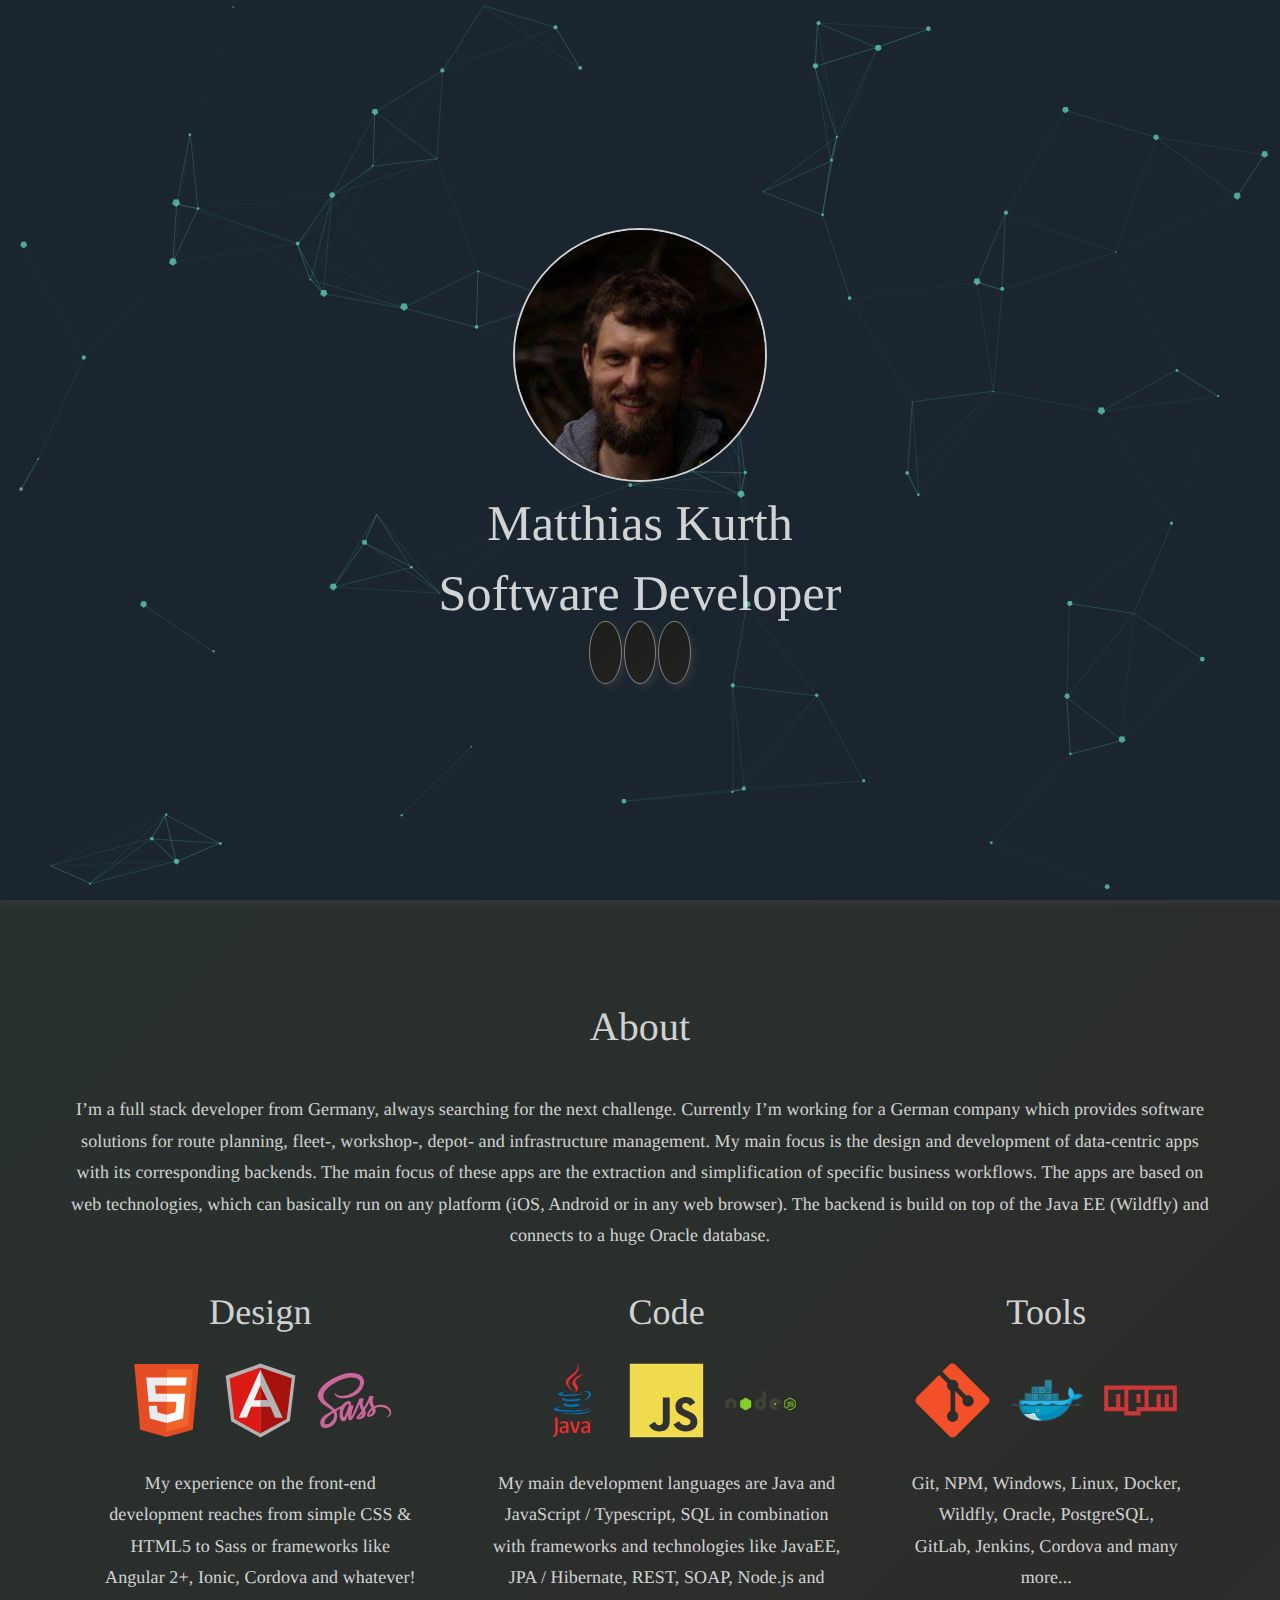
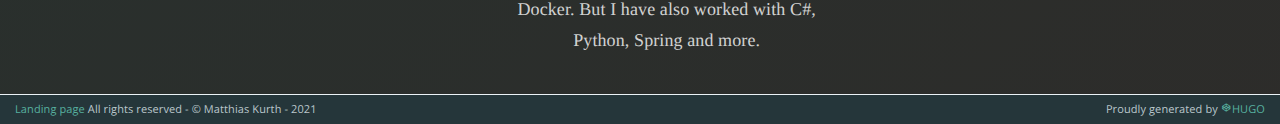
==== commit b7492bef: "Regenerated and pulished page" ====
--- a/index.html
+++ b/index.html
@@ -1,2 +1,163 @@
-<!doctype html><html lang=de-de><head><meta charset=utf-8><meta http-equiv=x-ua-compatible content="IE=edge"><meta property="og:title" content="Landing page"><meta property="og:site_name" content="Landing page"><meta property="og:url" content="https://xenexes.github.io/"><meta property="og:type" content="website"><title>Landing page</title><meta name=description content="Landing page Matthias Kurth"><meta name=HandheldFriendly content="True"><meta name=viewport content="width=device-width,initial-scale=1"><link rel="shortcut icon" href=https://xenexes.github.io/images/favicon.ico><link rel=apple-touch-icon href=https://xenexes.github.io/images/apple-touch-icon.png><link rel=stylesheet type=text/css href=https://xenexes.github.io/css/screen.css><link rel=stylesheet type=text/css href="//fonts.googleapis.com/css?family=Merriweather:300,700,700italic,300italic|Open+Sans:700,400|Inconsolata"><link rel=stylesheet href=https://use.fontawesome.com/releases/v5.8.1/css/all.css integrity=sha384-50oBUHEmvpQ+1lW4y57PTFmhCaXp0ML5d60M1M7uH2+nqUivzIebhndOJK28anvf crossorigin=anonymous><link href=https://xenexes.github.io/index.xml rel=alternate type=application/rss+xml title="Landing page"><meta name=generator content="Hugo 0.80.0"><link rel=canonical href=https://xenexes.github.io/></head><body class=nav-closed><div id=particles-js></div><div class=site-wrapper><header class=main-header style=background-image:url(https://xenexes.github.io/images/user.png)><div class=vertical><div class="main-header-content inner"><img src=https://xenexes.github.io/images/user.png alt="User Picture"></img><h1 class=page-user-name><a class=".btn-bootstrap-2-noboarder title-scroll" href=#content>Matthias Kurth</a></h1><h2 class=page-user-description>Software Developer</h2><div class=header-icons><a aria-label="Send email" href=mailto:kurth.matthias@gmail.com title="Mail me"><i class="icon fa fa-envelope" data-press-delay aria-hidden=true></i></a><a aria-label=Github rel=noopener target=_blank href=https://github.com/ title="Visit my GitHub account"><i class="icon fab fa-github" data-press-delay aria-hidden=true></i></a><a aria-label=Xing rel=noopener target=_blank href=https://www.xing.com/profile/Matthias_Kurth17 title="Visit my Xing account"><i class="icon fab fa-xing-square" data-press-delay aria-hidden=true></i></a></div></div></div><a class=scroll-down href=#about><span class=hidden>Scroll Down</span>
-<i class="icon fa fa-angle-double-down" data-press-delay aria-hidden=true></i></a></header><section id=about><div class=user-details><h1>About</h1><p>I’m a full stack developer from Germany, always searching for the next challenge. Currently I’m working for a German company which provides software solutions for route planning, fleet-, workshop-, depot- and infrastructure management. My main focus is the design and development of data-centric apps, based on web technologies, which can basically run on any platform (iOS, Android or in any web browser). The main focus of these apps are the extraction and simplification of specific business workflow.</p></div><div class=user><div class=tech><h2>Design</h2><svg width="75" height="75" viewBox="0 0 128 128"><path fill="#e44d26" d="M19.037 113.876l-10.005-112.215h109.936l-10.016 112.198-45.019 12.48z"/><path fill="#f16529" d="M64 116.8l36.378-10.086 8.559-95.878H64z"/><path fill="#ebebeb" d="M64 52.455H45.788l-1.258-14.094h19.47v-13.762h-34.511l.33 3.692 3.382 37.927h30.799zM64 88.198l-.061.017-15.327-4.14-.979-10.975H33.816l1.928 21.609 28.193 7.826.063-.017z"/><path fill="#fff" d="M63.952 52.455v13.763h16.947l-1.597 17.849-15.35 4.143v14.319l28.215-7.82.207-2.325 3.234-36.233.335-3.696h-3.708zM63.952 24.599v13.762h33.244l.276-3.092.628-6.978.329-3.692z"/></svg><svg width="75" height="75" viewBox="0 0 128 128"><path fill="#b3b3b3" d="M63.81 1.026l-59.257 20.854 9.363 77.637 49.957 27.457 50.214-27.828 9.36-77.635z"/><path fill="#a6120d" d="M117.536 25.998l-53.864-18.369v112.785l45.141-24.983z"/><path fill="#dd1b16" d="M11.201 26.329l8.026 69.434 44.444 24.651v-112.787z"/><path fill="#f2f2f2" d="M78.499 67.67l-14.827 6.934H48.044l-7.347 18.374-13.663.254 36.638-81.508L78.499 67.67zm-1.434-3.491-13.295-26.321-10.906 25.868h10.807l13.394.453z"/><path fill="#b3b3b3" d="M63.671 11.724l.098 26.134 12.375 25.888h-12.446l-.027 10.841 17.209.017 8.042 18.63 13.074.242z"/></svg><svg width="75" height="75" viewBox="0 0 128 128"><path fill-rule="evenodd" clip-rule="evenodd" fill="#cb6699" d="M1.219 56.156c0 .703.207 1.167.323 1.618.756 2.933 2.381 5.45 4.309 7.746 2.746 3.272 6.109 5.906 9.554 8.383 2.988 2.148 6.037 4.248 9.037 6.38.515.366 1.002.787 1.561 1.236-.481.26-.881.489-1.297.7-3.959 2.008-7.768 4.259-11.279 6.986-2.116 1.644-4.162 3.391-5.607 5.674-2.325 3.672-3.148 7.584-1.415 11.761.506 1.22 1.278 2.274 2.367 3.053.353.252.749.502 1.162.6 1.058.249 2.136.412 3.207.609l3.033-.002c3.354-.299 6.407-1.448 9.166-3.352 4.312-2.976 7.217-6.966 8.466-12.087.908-3.722.945-7.448-.125-11.153-.099-.344-.224-.681-.354-1.014s-.283-.657-.463-1.072l6.876-3.954.103.088c-.125.409-.258.817-.371 1.23-.817 2.984-1.36 6.02-1.165 9.117.208 3.3 1.129 6.389 3.061 9.146 1.562 2.23 5.284 2.313 6.944.075.589-.795 1.16-1.626 1.589-2.513 1.121-2.315 2.159-4.671 3.23-7.011l.187-.428c-.077 1.108-.167 2.081-.208 3.055-.064 1.521.025 3.033.545 4.48.445 1.238 1.202 2.163 2.62 2.326.97.111 1.743-.333 2.456-.896 1.114-.879 2.019-1.965 2.691-3.199 1.901-3.491 3.853-6.961 5.576-10.54 1.864-3.871 3.494-7.855 5.225-11.792l.286-.698c.409 1.607.694 3.181 1.219 4.671.61 1.729 1.365 3.417 2.187 5.058.389.775.344 1.278-.195 1.928-2.256 2.72-4.473 5.473-6.692 8.223-.491.607-.98 1.225-1.389 1.888-.247.403-.411.894-.48 1.364-.133.898.422 1.764 1.383 1.971.878.189 1.813.259 2.708.193 3.097-.228 5.909-1.315 8.395-3.157 3.221-2.386 4.255-5.642 3.475-9.501-.211-1.047-.584-2.065-.947-3.074-.163-.455-.174-.774.123-1.198 2.575-3.677 4.775-7.578 6.821-11.569.081-.157.164-.314.306-.482.663 3.45 1.661 6.775 3.449 9.792-.912.879-1.815 1.676-2.632 2.554-1.799 1.934-3.359 4.034-4.173 6.595-.35 1.104-.619 2.226-.463 3.405.242 1.831 1.742 3.021 3.543 2.604 3.854-.892 7.181-2.708 9.612-5.925 1.636-2.166 1.785-4.582 1.1-7.113-.188-.688-.411-1.365-.651-2.154.951-.295 1.878-.649 2.837-.868 4.979-1.136 9.904-.938 14.702.86 2.801 1.05 5.064 2.807 6.406 5.571 1.639 3.379.733 6.585-2.452 8.721-.297.199-.637.356-.883.605-.151.153-.242.459-.205.67.021.123.346.277.533.275 1.047-.008 1.896-.557 2.711-1.121 2.042-1.413 3.532-3.314 3.853-5.817l.063-.188-.077-1.63c-.031-.094.023-.187.016-.258-.434-3.645-2.381-6.472-5.213-8.688-3.28-2.565-7.153-3.621-11.249-3.788-3.338-.136-6.619.36-9.765 1.503-.897.325-1.786.71-2.688 1.073-.121-.219-.251-.429-.358-.646-.926-1.896-2.048-3.708-2.296-5.882-.176-1.544-.392-3.086-.025-4.613.353-1.469.813-2.913 1.246-4.362.223-.746.066-1.164-.646-1.5-.248-.117-.518-.219-.786-.258-1.75-.254-3.476-.109-5.171.384-.6.175-1.036.511-1.169 1.175-.076.381-.231.746-.339 1.122-.443 1.563-.757 3.156-1.473 4.645-1.794 3.735-3.842 7.329-5.938 10.897-.227.385-.466.763-.752 1.23-.736-1.54-1.521-2.922-1.759-4.542-.269-1.832-.481-3.661-.025-5.479.339-1.356.782-2.687 1.19-4.025.193-.636.104-.97-.472-1.305-.291-.169-.62-.319-.948-.368-1.815-.269-3.603-.128-5.354.438-.543.176-.828.527-.994 1.087-.488 1.652-.904 3.344-1.589 4.915-2.774 6.36-5.628 12.687-8.479 19.013-.595 1.321-1.292 2.596-1.963 3.882-.17.326-.418.613-.63.919-.17-.201-.236-.339-.235-.477.005-.813-.092-1.65.063-2.436.469-2.378 1.009-4.743 1.578-7.099.47-1.946 1.017-3.874 1.538-5.807.175-.647.178-1.252-.287-1.796-.781-.911-2.413-1.111-3.381-.409l-.428.242.083-.69c.204-1.479.245-2.953-.161-4.41-.506-1.816-1.802-2.861-3.686-2.803-.878.027-1.8.177-2.613.497-3.419 1.34-6.048 3.713-8.286 6.568-.203.259-.471.495-.757.654-2.893 1.604-5.795 3.188-8.696 4.778l-3.229 1.769c-.866-.826-1.653-1.683-2.546-2.41-2.727-2.224-5.498-4.393-8.244-6.592-2.434-1.949-4.792-3.979-6.596-6.56-1.342-1.92-2.207-4.021-2.29-6.395-.105-3.025.753-5.789 2.293-8.362 1.97-3.292 4.657-5.934 7.611-8.327 3.125-2.53 6.505-4.678 10.008-6.639 4.901-2.743 9.942-5.171 15.347-6.774 5.542-1.644 11.165-2.585 16.965-1.929 2.28.258 4.494.78 6.527 1.895 1.557.853 2.834 1.97 3.428 3.716.586 1.718.568 3.459.162 5.204-.825 3.534-2.76 6.447-5.195 9.05-3.994 4.267-8.866 7.172-14.351 9.091-3.165 1.107-6.421 1.802-9.765 2.083-2.729.229-5.401-.013-7.985-.962-1.711-.629-3.201-1.591-4.399-2.987-.214-.25-.488-.521-.887-.287-.391.23-.46.602-.329.979.219.626.421 1.278.762 1.838.857 1.405 2.107 2.424 3.483 3.298 2.643 1.681 5.597 2.246 8.66 2.377 4.648.201 9.183-.493 13.654-1.74 6.383-1.78 11.933-4.924 16.384-9.884 3.706-4.13 6.353-8.791 6.92-14.419.277-2.747-.018-5.438-1.304-7.944-1.395-2.715-3.613-4.734-6.265-6.125-3.862-2.025-8.03-3.204-12.332-3.204h-4.31c-5.21.0-10.247 1.493-15.143 3.274-3.706 1.349-7.34 2.941-10.868 4.703-7.683 3.839-14.838 8.468-20.715 14.833-2.928 3.171-5.407 6.67-6.833 10.79-.417 1.206-.813 2.499-1.111 3.746m27.839 36.013c-.333 4.459-2.354 8.074-5.657 11.002-1.858 1.646-3.989 2.818-6.471 3.23-.9.149-1.821.185-2.694-.188-1.245-.532-1.524-1.637-1.548-2.814-.037-1.876.62-3.572 1.521-5.186 1.176-2.104 2.9-3.708 4.741-5.206 2.9-2.361 6.046-4.359 9.268-6.245l.243-.1c.498 1.84.735 3.657.597 5.507zm25.158-19.379c-.235 1.424-.529 2.849-.945 4.229-1.438 4.777-3.285 9.406-5.282 13.973-.369.845-.906 1.616-1.373 2.417-.072.124-.179.231-.283.334-.578.571-1.126.541-1.418-.206-.34-.868-.549-1.797-.729-2.716-.121-.617-.092-1.265-.13-1.897.039-4.494 1.41-8.578 3.736-12.38.959-1.568 2.003-3.062 3.598-4.054.49-.305 1.04-.55 1.595-.706.85-.239 1.372.154 1.231 1.006zm17.164 21.868 6.169-7.203c.257 2.675-4.29 8.015-6.169 7.203zm19.703-4.847c-.436.25-.911.43-1.358.661-.409.212-.544-.002-.556-.354-.008-.239.027-.489.093-.721.833-2.938 2.366-5.446 4.647-7.486l.16-.082c1.085 3.035-.169 6.368-2.986 7.982z"/></svg><p>My experience on the front-end development reaches from simple CSS & HTML5 to Sass or frameworks like Angular 2+, Ionic, Cordova and whatever!</p></div><div class=tech><h2>Code</h2><svg width="75" height="75" viewBox="0 0 128 128"><path fill="#0074bd" d="M52.581 67.817s-3.284 1.911 2.341 2.557c6.814.778 10.297.666 17.805-.753.0.0 1.979 1.237 4.735 2.309-16.836 7.213-38.104-.418-24.881-4.113zM50.522 58.402s-3.684 2.729 1.945 3.311c7.28.751 13.027.813 22.979-1.103.0.0 1.373 1.396 3.536 2.157-20.352 5.954-43.021.469-28.46-4.365z"/><path fill="#ea2d2e" d="M67.865 42.431c4.151 4.778-1.088 9.074-1.088 9.074s10.533-5.437 5.696-12.248c-4.519-6.349-7.982-9.502 10.771-20.378.001.0-29.438 7.35-15.379 23.552z"/><path fill="#0074bd" d="M90.132 74.781s2.432 2.005-2.678 3.555c-9.716 2.943-40.444 3.831-48.979.117-3.066-1.335 2.687-3.187 4.496-3.576 1.887-.409 2.965-.334 2.965-.334-3.412-2.403-22.055 4.719-9.469 6.762 34.324 5.563 62.567-2.506 53.665-6.524zM54.162 48.647s-15.629 3.713-5.534 5.063c4.264.57 12.758.439 20.676-.225 6.469-.543 12.961-1.704 12.961-1.704s-2.279.978-3.93 2.104c-15.874 4.175-46.533 2.23-37.706-2.038 7.463-3.611 13.533-3.2 13.533-3.2zM82.2 64.317c16.135-8.382 8.674-16.438 3.467-15.353-1.273.266-1.845.496-1.845.496s.475-.744 1.378-1.063c10.302-3.62 18.223 10.681-3.322 16.345.0.0.247-.224.322-.425z"/><path fill="#ea2d2e" d="M72.474 1.313s8.935 8.939-8.476 22.682c-13.962 11.027-3.184 17.313-.006 24.498-8.15-7.354-14.128-13.828-10.118-19.852 5.889-8.842 22.204-13.131 18.6-27.328z"/><path fill="#0074bd" d="M55.749 87.039c15.484.99 39.269-.551 39.832-7.878.0.0-1.082 2.777-12.799 4.981-13.218 2.488-29.523 2.199-39.191.603.0.0 1.98 1.64 12.158 2.294z"/><path fill="#ea2d2e" d="M94.866 100.181h-.472v-.264h1.27v.264h-.47v1.317h-.329l.001-1.317zm2.535.066h-.006l-.468 1.251h-.216l-.465-1.251h-.005v1.251h-.312v-1.581h.457l.431 1.119.432-1.119h.454v1.581h-.302v-1.251zM53.211 115.037c-1.46 1.266-3.004 1.978-4.391 1.978-1.974.0-3.045-1.186-3.045-3.085.0-2.055 1.146-3.56 5.738-3.56h1.697v4.667h.001zm4.031 4.548v-14.077c0-3.599-2.053-5.973-6.997-5.973-2.886.0-5.416.714-7.473 1.622l.592 2.493c1.62-.595 3.715-1.147 5.771-1.147 2.85.0 4.075 1.147 4.075 3.521v1.779h-1.424c-6.921.0-10.044 2.685-10.044 6.723.0 3.479 2.058 5.456 5.933 5.456 2.49.0 4.351-1.028 6.088-2.533l.316 2.137h3.163v-.001zM70.694 119.585h-5.027l-6.051-19.689h4.391l3.756 12.099.835 3.635c1.896-5.258 3.24-10.596 3.912-15.733h4.271c-1.143 6.481-3.203 13.598-6.087 19.688zM89.982 115.037c-1.465 1.266-3.01 1.978-4.392 1.978-1.976.0-3.046-1.186-3.046-3.085.0-2.055 1.149-3.56 5.736-3.56h1.701v4.667h.001zm4.033 4.548v-14.077c0-3.599-2.059-5.973-6.999-5.973-2.889.0-5.418.714-7.475 1.622l.593 2.493c1.62-.595 3.718-1.147 5.774-1.147 2.846.0 4.074 1.147 4.074 3.521v1.779h-1.424c-6.923.0-10.045 2.685-10.045 6.723.0 3.479 2.056 5.456 5.93 5.456 2.491.0 4.349-1.028 6.091-2.533l.318 2.137h3.163v-.001zM37.322 122.931c-1.147 1.679-3.005 3.008-5.037 3.757l-1.989-2.345c1.547-.794 2.872-2.075 3.489-3.269.532-1.063.753-2.43.753-5.701V92.891h4.284v22.173c0 4.375-.348 6.144-1.5 7.867z"/></svg><svg width="75" height="75" viewBox="0 0 128 128"><path fill="#f0db4f" d="M1.408 1.408h125.184v125.185h-125.184z"/><path fill="#323330" d="M116.347 96.736c-.917-5.711-4.641-10.508-15.672-14.981-3.832-1.761-8.104-3.022-9.377-5.926-.452-1.69-.512-2.642-.226-3.665.821-3.32 4.784-4.355 7.925-3.403 2.023.678 3.938 2.237 5.093 4.724 5.402-3.498 5.391-3.475 9.163-5.879-1.381-2.141-2.118-3.129-3.022-4.045-3.249-3.629-7.676-5.498-14.756-5.355l-3.688.477c-3.534.893-6.902 2.748-8.877 5.235-5.926 6.724-4.236 18.492 2.975 23.335 7.104 5.332 17.54 6.545 18.873 11.531 1.297 6.104-4.486 8.08-10.234 7.378-4.236-.881-6.592-3.034-9.139-6.949-4.688 2.713-4.688 2.713-9.508 5.485 1.143 2.499 2.344 3.63 4.26 5.795 9.068 9.198 31.76 8.746 35.83-5.176.165-.478 1.261-3.666.38-8.581zm-46.885-37.793h-11.709l-.048 30.272c0 6.438.333 12.34-.714 14.149-1.713 3.558-6.152 3.117-8.175 2.427-2.059-1.012-3.106-2.451-4.319-4.485-.333-.584-.583-1.036-.667-1.071l-9.52 5.83c1.583 3.249 3.915 6.069 6.902 7.901 4.462 2.678 10.459 3.499 16.731 2.059 4.082-1.189 7.604-3.652 9.448-7.401 2.666-4.915 2.094-10.864 2.07-17.444.06-10.735.001-21.468.001-32.237z"/></svg><svg width="75" height="75" viewBox="0 0 128 128"><path fill="#83cd29" d="M114.325 80.749c-.29.0-.578-.076-.832-.224l-2.65-1.568c-.396-.221-.203-.3-.072-.345.528-.184.635-.227 1.198-.545.059-.033.136-.021.197.015l2.035 1.209c.074.041.179.041.246.0l7.937-4.581c.075-.042.122-.127.122-.215v-9.16c0-.09-.047-.173-.123-.219l-7.934-4.577c-.074-.042-.171-.042-.245.0l-7.933 4.578c-.076.045-.125.131-.125.218v9.16c0 .088.049.171.125.212l2.174 1.257c1.18.589 1.903-.105 1.903-.803v-9.045c0-.127.103-.228.23-.228h1.007c.125.0.229.101.229.228v9.045c0 1.574-.857 2.477-2.35 2.477-.459.0-.82.0-1.828-.496l-2.081-1.198c-.515-.298-.832-.854-.832-1.448v-9.16c0-.595.317-1.15.832-1.446l7.937-4.587c.502-.283 1.169-.283 1.667.0l7.937 4.587c.514.297.833.852.833 1.446v9.16c0 .595-.319 1.148-.833 1.448l-7.937 4.582c-.252.147-.539.223-.834.223M116.778 74.438c-3.475.0-4.202-1.595-4.202-2.932.0-.126.103-.229.23-.229h1.026c.115.0.21.082.228.194.154 1.045.617 1.572 2.718 1.572 1.671.0 2.383-.378 2.383-1.266.0-.512-.202-.891-2.8-1.146-2.172-.215-3.515-.694-3.515-2.433.0-1.601 1.35-2.557 3.612-2.557 2.543.0 3.801.883 3.96 2.777.006.064-.017.127-.06.176-.044.045-.104.073-.168.073h-1.031c-.107.0-.201-.075-.223-.179-.248-1.1-.848-1.451-2.479-1.451-1.825.0-2.037.637-2.037 1.112.0.577.25.745 2.715 1.071 2.439.323 3.598.779 3.598 2.494.001 1.733-1.441 2.724-3.955 2.724"/><path fill="#404137" d="M97.982 68.43c.313-.183.506-.517.506-.88v-2.354c0-.362-.192-.696-.506-.879l-8.364-4.856c-.315-.183-.703-.184-1.019-.002l-8.416 4.859c-.314.182-.508.517-.508.88v9.716c0 .365.196.703.514.884l8.363 4.765c.308.177.686.178.997.006l5.058-2.812c.161-.09.261-.258.262-.44.001-.184-.097-.354-.256-.445l-8.468-4.86c-.159-.091-.256-.259-.256-.44v-3.046c0-.182.097-.349.254-.439l2.637-1.52c.156-.091.35-.091.507.0l2.637 1.52c.158.091.255.258.255.439v2.396c0 .183.097.351.254.441.158.091.352.091.51-.001l5.039-2.932"/><path fill="#83cd29" d="M88.984 67.974c.061-.034.135-.034.195.0l1.615.933c.06.035.097.1.097.169v1.865c0 .07-.037.134-.097.169l-1.615.932c-.06.035-.135.035-.195.0l-1.614-.932c-.061-.035-.098-.099-.098-.169v-1.865c0-.069.037-.134.098-.169l1.614-.933"/><path fill="#404137" d="M67.083 71.854c0 .09-.048.174-.127.22l-2.89 1.666c-.079.046-.176.046-.254.0l-2.89-1.666c-.079-.046-.127-.13-.127-.22v-3.338c0-.09.049-.175.127-.221l2.89-1.668c.079-.047.176-.047.255.0l2.891 1.668c.078.046.126.131.126.221v3.338zm.781-24.716c-.157-.087-.349-.085-.505.006-.155.092-.251.258-.251.438v12.915c0 .126-.068.244-.177.308-.11.063-.246.063-.356.0l-2.108-1.215c-.314-.181-.701-.181-1.015.0l-8.418 4.858c-.315.182-.509.518-.509.881v9.719c0 .363.194.698.508.881l8.418 4.861c.314.182.702.182 1.017.0l8.42-4.861c.314-.183.508-.518.508-.881v-24.227c0-.368-.2-.708-.521-.888l-5.011-2.795"/><path fill="#83cd29" d="M38.238 59.407c.314-.182.702-.182 1.016.0l8.418 4.857c.314.182.508.518.508.881v9.722c0 .363-.194.699-.508.881l-8.417 4.861c-.314.181-.702.181-1.017.0l-8.415-4.861c-.314-.182-.508-.518-.508-.881v-9.723c0-.362.194-.698.508-.88l8.415-4.857"/><path fill="#404137" d="M22.93 65.064c0-.366-.192-.702-.508-.883l-8.415-4.843c-.144-.084-.303-.127-.464-.133h-.087c-.16.006-.32.049-.464.133l-8.416 4.843c-.313.181-.509.517-.509.883l.018 13.04c0 .182.095.351.254.439.156.094.349.094.505.0l5-2.864c.316-.188.509-.519.509-.882v-6.092c0-.364.192-.699.507-.881l2.13-1.226c.158-.093.332-.137.508-.137.174.0.352.044.507.137l2.128 1.226c.315.182.509.517.509.881v6.092c0 .363.195.696.509.882l5 2.864c.157.094.353.094.508.0.155-.089.252-.258.252-.439l.019-13.04"/></svg><p>My main development languages are Java and JavaScript / Typescript, SQL in combination with frameworks and technologies like JavaEE, JPA / Hibernate, REST, SOAP, Node.js and Docker. But I have also worked with C#, Python, Spring and more.</p></div><div class=tech><h2>Tools</h2><svg width="75" height="75" viewBox="0 0 128 128"><path fill="#f34f29" d="M124.737 58.378l-55.116-55.114c-3.172-3.174-8.32-3.174-11.497.0l-11.444 11.446 14.518 14.518c3.375-1.139 7.243-.375 9.932 2.314 2.703 2.706 3.461 6.607 2.294 9.993l13.992 13.993c3.385-1.167 7.292-.413 9.994 2.295 3.78 3.777 3.78 9.9.0 13.679-3.78 3.78-9.901 3.78-13.683.0-2.842-2.844-3.545-7.019-2.105-10.521l-13.048-13.048-.002 34.341c.922.455 1.791 1.063 2.559 1.828 3.778 3.777 3.778 9.898.0 13.683-3.779 3.777-9.904 3.777-13.679.0-3.778-3.784-3.778-9.905.0-13.683.934-.933 2.014-1.638 3.167-2.11v-34.659c-1.153-.472-2.231-1.172-3.167-2.111-2.862-2.86-3.551-7.06-2.083-10.576l-14.313-14.313-37.792 37.79c-3.175 3.177-3.175 8.325.0 11.5l55.117 55.114c3.174 3.174 8.32 3.174 11.499.0l54.858-54.858c3.174-3.176 3.174-8.327-.001-11.501z"/></svg><svg width="75" height="75" viewBox="0 0 128 128"><g><path fill-rule="evenodd" clip-rule="evenodd" fill="#3a4d54" d="M73.8 50.8h11.3v11.5h5.7c2.6.0 5.3-.5 7.8-1.3 1.2-.4 2.6-1 3.8-1.7-1.6-2.1-2.4-4.7-2.6-7.3-.3-3.5.4-8.1 2.8-10.8l1.2-1.4 1.4 1.1c3.6 2.9 6.5 6.8 7.1 11.4 4.3-1.3 9.3-1 13.1 1.2l1.5.9-.8 1.6c-3.2 6.2-9.9 8.2-16.4 7.8-9.8 24.3-31 35.8-56.8 35.8-13.3.0-25.5-5-32.5-16.8l-.1-.2-1-2.1c-2.4-5.2-3.1-10.9-2.6-16.6l.2-1.7h9.6V50.8h11.3v-11.2h22.5v-11.3h13.5v22.5z"/><path fill="#00aada" d="M110.4 55.1c.8-5.9-3.6-10.5-6.4-12.7-3.1 3.6-3.6 13.2 1.3 17.2-2.8 2.4-8.5 4.7-14.5 4.7h-72.2c-.6 6.2.5 11.9 3 16.8l.8 1.5c.5.9 1.1 1.7 1.7 2.6 3 .2 5.7.3 8.2.2 4.9-.1 8.9-.7 12-1.7.5-.2.9.1 1.1.5.2.5-.1.9-.5 1.1-.4.1-.8.3-1.3.4-2.4.7-5 1.1-8.3 1.3h-.6000000000000001c-1.3.1-2.7.1-4.2.1-1.6.0-3.1.0-4.9-.1 6 6.8 15.4 10.8 27.2 10.8 25 0 46.2-11.1 55.5-35.9 6.7.7 13.1-1 16-6.7-4.5-2.7-10.5-1.8-13.9-.1z"/><path fill="#28b8eb" d="M110.4 55.1c.8-5.9-3.6-10.5-6.4-12.7-3.1 3.6-3.6 13.2 1.3 17.2-2.8 2.4-8.5 4.7-14.5 4.7h-68c-.3 9.5 3.2 16.7 9.5 21 4.9-.1 8.9-.7 12-1.7.5-.2.9.1 1.1.5.2.5-.1.9-.5 1.1-.4.1-.8.3-1.3.4-2.4.7-5.2 1.2-8.5 1.4l-.1-.1c8.5 4.4 20.8 4.3 35-1.1 15.8-6.1 30.6-17.7 40.9-30.9-.2.1-.4.1-.5.2z"/><path fill="#028bb8" d="M18.7 71.8c.4 3.3 1.4 6.4 2.9 9.3l.8 1.5c.5.9 1.1 1.7 1.7 2.6 3 .2 5.7.3 8.2.2 4.9-.1 8.9-.7 12-1.7.5-.2.9.1 1.1.5.2.5-.1.9-.5 1.1-.4.1-.8.3-1.3.4-2.4.7-5.2 1.2-8.5 1.4h-.4c-1.3.1-2.7.1-4.1.1-1.6.0-3.2.0-4.9-.1 6 6.8 15.5 10.8 27.3 10.8 21.4.0 40-8.1 50.8-26h-85.1v-.1z"/><path fill="#019bc6" d="M23.5 71.8c1.3 5.8 4.3 10.4 8.8 13.5 4.9-.1 8.9-.7 12-1.7.5-.2.9.1 1.1.5.2.5-.1.9-.5 1.1-.4.1-.8.3-1.3.4-2.4.7-5.2 1.2-8.6 1.4 8.5 4.4 20.8 4.3 34.9-1.1 8.5-3.3 16.8-8.2 24.2-14.1h-70.6z"/><path fill-rule="evenodd" clip-rule="evenodd" fill="#00acd3" d="M28.4 52.7h9.8v9.8h-9.8v-9.8zm.8.8h.8v8.1h-.8v-8.1zm1.4.0h.8v8.1h-.8v-8.1zm1.5.0h.8v8.1h-.8v-8.1zm1.5.0h.8v8.1h-.8v-8.1zm1.5.0h.8v8.1h-.8v-8.1zm1.5.0h.8v8.1h-.8v-8.1zM39.6 41.5h9.8v9.8h-9.8v-9.8zm.9.8h.8v8.1h-.8v-8.1zm1.4.0h.8v8.1h-.8v-8.1zm1.5.0h.8v8.1h-.8v-8.1zm1.5.0h.8v8.1h-.8v-8.1zm1.4.0h.8v8.1h-.8v-8.1zm1.5.0h.8v8.1h-.8v-8.1z"/><path fill-rule="evenodd" clip-rule="evenodd" fill="#23c2ee" d="M39.6 52.7h9.8v9.8h-9.8v-9.8zm.9.8h.8v8.1h-.8v-8.1zm1.4.0h.8v8.1h-.8v-8.1zm1.5.0h.8v8.1h-.8v-8.1zm1.5.0h.8v8.1h-.8v-8.1zm1.4.0h.8v8.1h-.8v-8.1zm1.5.0h.8v8.1h-.8v-8.1z"/><path fill-rule="evenodd" clip-rule="evenodd" fill="#00acd3" d="M50.9 52.7h9.8v9.8h-9.8v-9.8zm.8.8h.8v8.1h-.8v-8.1zm1.5.0h.8v8.1h-.8v-8.1zm1.5.0h.8v8.1h-.8v-8.1zm1.4.0h.8v8.1h-.8v-8.1zm1.5.0h.8v8.1h-.8v-8.1zm1.5.0h.8v8.1h-.8v-8.1z"/><path fill-rule="evenodd" clip-rule="evenodd" fill="#23c2ee" d="M50.9 41.5h9.8v9.8h-9.8v-9.8zm.8.8h.8v8.1h-.8v-8.1zm1.5.0h.8v8.1h-.8v-8.1zm1.5.0h.8v8.1h-.8v-8.1zm1.4.0h.8v8.1h-.8v-8.1zm1.5.0h.8v8.1h-.8v-8.1zm1.5.0h.8v8.1h-.8v-8.1zM62.2 52.7H72v9.8h-9.8v-9.8zm.8.8h.8v8.1H63v-8.1zm1.5.0h.8v8.1h-.8v-8.1zm1.4.0h.8v8.1h-.8v-8.1zm1.5.0h.8v8.1h-.8v-8.1zm1.5.0h.8v8.1h-.8v-8.1zm1.5.0h.8v8.1h-.8v-8.1z"/><path fill-rule="evenodd" clip-rule="evenodd" fill="#00acd3" d="M62.2 41.5H72v9.8h-9.8v-9.8zm.8.8h.8v8.1H63v-8.1zm1.5.0h.8v8.1h-.8v-8.1zm1.4.0h.8v8.1h-.8v-8.1zm1.5.0h.8v8.1h-.8v-8.1zm1.5.0h.8v8.1h-.8v-8.1zm1.5.0h.8v8.1h-.8v-8.1z"/><path fill-rule="evenodd" clip-rule="evenodd" fill="#23c2ee" d="M62.2 30.2H72V40h-9.8v-9.8zm.8.8h.8v8.1H63V31zm1.5.0h.8v8.1h-.8V31zm1.4.0h.8v8.1h-.8V31zm1.5.0h.8v8.1h-.8V31zm1.5.0h.8v8.1h-.8V31zm1.5.0h.8v8.1h-.8V31z"/><path fill-rule="evenodd" clip-rule="evenodd" fill="#00acd3" d="M73.5 52.7h9.8v9.8h-9.8v-9.8zm.8.8h.8v8.1h-.8v-8.1zm1.4.0h.8v8.1h-.8v-8.1zm1.5.0h.8v8.1h-.8v-8.1zm1.5.0h.8v8.1h-.8v-8.1zm1.5.0h.8v8.1h-.8v-8.1zm1.5.0h.8v8.1h-.8v-8.1z"/><path fill-rule="evenodd" clip-rule="evenodd" fill="#d4eef1" d="M48.8 78.3c1.5.0 2.7 1.2 2.7 2.7s-1.2 2.7-2.7 2.7-2.7-1.2-2.7-2.7 1.2-2.7 2.7-2.7"/><path fill-rule="evenodd" clip-rule="evenodd" fill="#3a4d54" d="M48.8 79.1c.2.0.5.0.7.1-.2.1-.4.4-.4.7.0.4.4.8.8.8.3.0.6-.2.7-.4.1.2.1.5.1.7.0 1.1-.9 1.9-1.9 1.9-1.1.0-1.9-.9-1.9-1.9s.8-1.9 1.9-1.9M1.1 72.8h125.4c-2.7-.7-8.6-1.6-7.7-5.2-5 5.7-16.9 4-20 1.2-3.4 4.9-23 3-24.3-.8-4.2 5-17.3 5-21.5.0-1.4 3.8-21 5.7-24.3.8-3 2.8-15 4.5-20-1.2 1.1 3.5-4.9 4.5-7.6 5.2"/><path fill="#bfdbe0" d="M56 97.8c-6.7-3.2-10.3-7.5-12.4-12.2-2.5.7-5.5 1.2-8.9 1.4-1.3.1-2.7.1-4.1.1-1.7.0-3.4.0-5.2-.1 6 6 13.6 10.7 27.5 10.8h3.1z"/><path fill="#d4eef1" d="M46.1 89.9c-.9-1.3-1.8-2.8-2.5-4.3-2.5.7-5.5 1.2-8.9 1.4 2.3 1.2 5.7 2.4 11.4 2.9z"/></g></svg><svg width="75" height="75" viewBox="0 0 128 128"><path id="original-wordmark" fill="#cb3837" d="M2 38.5H126V82.21H64V89.5H36.44V82.21H2zM8.89 74.93H22.67V53.07h6.89V74.93h6.89V45.79H8.89zM43.33 45.79V82.21H57.11V74.93H70.89V45.79zm13.78 7.29H64V67.64H57.11zm20.67-7.29V74.93H91.56V53.07h6.89V74.93h6.89V53.07h6.89V74.93h6.89V45.79z"/></svg><p>Git, NPM, Windows, Linux, Docker, Wildfly, Oracle, PostgreSQL, GitLab, Jenkins, Cordova and many more...</p></div></div></section><footer class="site-footer clearfix"><section class=copyright><a href>Landing page</a> All rights reserved - © Matthias Kurth - 2021</section><section class=poweredby>Proudly generated by <a class=icon-hugo href=https://gohugo.io>HUGO</a></section></footer></div><script type=text/javascript src=https://xenexes.github.io/js/jquery.js></script><script type=text/javascript src=https://xenexes.github.io/js/jquery.fitvids.js></script><script type=text/javascript src=https://xenexes.github.io/js/index.js></script><script src=https://xenexes.github.io/js/particles.min.js></script><script src=https://xenexes.github.io/js/particles.js></script></body></html>+<!DOCTYPE html>
+<html lang="de-DE">
+
+<head>
+    <meta charset="utf-8" />
+    <meta http-equiv="X-UA-Compatible" content="IE=edge" />
+
+  	<meta property="og:title" content=" Landing page" />
+  	<meta property="og:site_name" content="Landing page" />
+  	<meta property="og:url" content="https://xenexes.github.io/" />
+    
+    
+    <meta property="og:type" content="website" />
+    
+
+  <title>
+     Landing page
+  </title>
+
+    <meta name="description" content="Landing page Matthias Kurth" />
+
+    <meta name="HandheldFriendly" content="True" />
+    <meta name="viewport" content="width=device-width, initial-scale=1.0" />
+
+    <link rel="shortcut icon" href="https://xenexes.github.io/images/favicon.ico">
+	  <link rel="apple-touch-icon" href="https://xenexes.github.io/images/apple-touch-icon.png" />
+    
+    <link rel="stylesheet" type="text/css" href="https://xenexes.github.io/css/screen.css" />
+    <link rel="stylesheet" type="text/css" href="//fonts.googleapis.com/css?family=Merriweather:300,700,700italic,300italic|Open+Sans:700,400|Inconsolata" />
+
+    <link rel="stylesheet" href="https://use.fontawesome.com/releases/v5.8.1/css/all.css" integrity="sha384-50oBUHEmvpQ+1lW4y57PTFmhCaXp0ML5d60M1M7uH2+nqUivzIebhndOJK28anvf" crossorigin="anonymous">
+
+    
+      
+      
+        <link href="https://xenexes.github.io/index.xml" rel="alternate" type="application/rss+xml" title="Landing page" />
+      
+    
+    <meta name="generator" content="Hugo 0.82.1" />
+
+    <link rel="canonical" href="https://xenexes.github.io/" />
+
+     
+</head>
+<body class="nav-closed">
+<div id="particles-js"></div>
+  
+
+
+ <div class="site-wrapper">
+
+
+
+<header class="main-header " style="background-image: url(https://xenexes.github.io/images/user.png)">
+    
+          
+    <div class="vertical">
+        <div class="main-header-content inner">    
+            
+                <img src="https://xenexes.github.io/images/user.png" alt="User Picture"></img>
+            
+
+            
+
+            
+                <h1 class="page-user-name">
+                <a class=".btn-bootstrap-2-noboarder title-scroll" href="#content">Matthias Kurth</a>
+                </h1>
+                <h2 class="page-user-description">Software Developer</h2>            
+            
+
+            
+                <div class="header-icons">
+                    
+                        <a aria-label="Send email" href="mailto:kurth.matthias@gmail.com" title="Mail me"><i class="icon fa fa-envelope" data-press-delay aria-hidden="true"></i></a>
+                    
+                    
+                        <a aria-label="Github" rel="noopener" target="_blank" href="https://github.com/" title="Visit my GitHub account"><i class="icon fab fa-github" data-press-delay aria-hidden="true"></i></a>
+                    
+                    
+                        <a aria-label="Xing" rel="noopener" target="_blank" href="https://www.xing.com/profile/Matthias_Kurth17" title="Visit my Xing account"><i class="icon fab fa-xing-square" data-press-delay aria-hidden="true"></i></a>
+                    
+                    
+                    
+                    
+                    
+                    
+                </div>
+                   
+        </div>
+    </div>
+    <a class="scroll-down" href="#about">
+        <span class="hidden">Scroll Down</span>
+        <i class="icon fa fa-angle-double-down" data-press-delay aria-hidden="true"></i>    
+    </a>
+</header>
+
+<section id="about">
+    <div class="user-details">
+	<h1> About </h1>
+	<p> I’m a full stack developer from Germany, always searching for the next challenge. Currently I’m working for a German company which provides software solutions for route planning, fleet-, workshop-, depot- and infrastructure management. My main focus is the design and development of data-centric apps with its corresponding backends. The main focus of these apps are the extraction and simplification of specific business workflows. The apps are based on web technologies, which can basically run on any platform (iOS, Android or in any web browser). The backend is build on top of the Java EE (Wildfly) and connects to a huge Oracle database. </p>
+  </div>
+  <div class="user">
+	<div class="tech">
+	  <h2>Design</h2>
+	  <svg width="75" height="75" viewBox="0 0 128 128">
+		<path fill="#E44D26" d="M19.037 113.876l-10.005-112.215h109.936l-10.016 112.198-45.019 12.48z"></path><path fill="#F16529" d="M64 116.8l36.378-10.086 8.559-95.878h-44.937z"></path><path fill="#EBEBEB" d="M64 52.455h-18.212l-1.258-14.094h19.47v-13.762h-34.511l.33 3.692 3.382 37.927h30.799zM64 88.198l-.061.017-15.327-4.14-.979-10.975h-13.817l1.928 21.609 28.193 7.826.063-.017z"></path><path fill="#fff" d="M63.952 52.455v13.763h16.947l-1.597 17.849-15.35 4.143v14.319l28.215-7.82.207-2.325 3.234-36.233.335-3.696h-3.708zM63.952 24.599v13.762h33.244l.276-3.092.628-6.978.329-3.692z"></path>
+	  </svg>
+	  <svg width="75" height="75" viewBox="0 0 128 128">
+		<path fill="#B3B3B3" d="M63.81 1.026l-59.257 20.854 9.363 77.637 49.957 27.457 50.214-27.828 9.36-77.635z"></path><path fill="#A6120D" d="M117.536 25.998l-53.864-18.369v112.785l45.141-24.983z"></path><path fill="#DD1B16" d="M11.201 26.329l8.026 69.434 44.444 24.651v-112.787z"></path><path fill="#F2F2F2" d="M78.499 67.67l-14.827 6.934h-15.628l-7.347 18.374-13.663.254 36.638-81.508 14.827 55.946zm-1.434-3.491l-13.295-26.321-10.906 25.868h10.807l13.394.453z"></path><path fill="#B3B3B3" d="M63.671 11.724l.098 26.134 12.375 25.888h-12.446l-.027 10.841 17.209.017 8.042 18.63 13.074.242z"></path>
+	  </svg>
+	  <svg width="75" height="75" viewBox="0 0 128 128">
+		<path fill-rule="evenodd" clip-rule="evenodd" fill="#CB6699" d="M1.219 56.156c0 .703.207 1.167.323 1.618.756 2.933 2.381 5.45 4.309 7.746 2.746 3.272 6.109 5.906 9.554 8.383 2.988 2.148 6.037 4.248 9.037 6.38.515.366 1.002.787 1.561 1.236-.481.26-.881.489-1.297.7-3.959 2.008-7.768 4.259-11.279 6.986-2.116 1.644-4.162 3.391-5.607 5.674-2.325 3.672-3.148 7.584-1.415 11.761.506 1.22 1.278 2.274 2.367 3.053.353.252.749.502 1.162.6 1.058.249 2.136.412 3.207.609l3.033-.002c3.354-.299 6.407-1.448 9.166-3.352 4.312-2.976 7.217-6.966 8.466-12.087.908-3.722.945-7.448-.125-11.153-.099-.344-.224-.681-.354-1.014-.13-.333-.283-.657-.463-1.072l6.876-3.954.103.088c-.125.409-.258.817-.371 1.23-.817 2.984-1.36 6.02-1.165 9.117.208 3.3 1.129 6.389 3.061 9.146 1.562 2.23 5.284 2.313 6.944.075.589-.795 1.16-1.626 1.589-2.513 1.121-2.315 2.159-4.671 3.23-7.011l.187-.428c-.077 1.108-.167 2.081-.208 3.055-.064 1.521.025 3.033.545 4.48.445 1.238 1.202 2.163 2.62 2.326.97.111 1.743-.333 2.456-.896 1.114-.879 2.019-1.965 2.691-3.199 1.901-3.491 3.853-6.961 5.576-10.54 1.864-3.871 3.494-7.855 5.225-11.792l.286-.698c.409 1.607.694 3.181 1.219 4.671.61 1.729 1.365 3.417 2.187 5.058.389.775.344 1.278-.195 1.928-2.256 2.72-4.473 5.473-6.692 8.223-.491.607-.98 1.225-1.389 1.888-.247.403-.411.894-.48 1.364-.133.898.422 1.764 1.383 1.971.878.189 1.813.259 2.708.193 3.097-.228 5.909-1.315 8.395-3.157 3.221-2.386 4.255-5.642 3.475-9.501-.211-1.047-.584-2.065-.947-3.074-.163-.455-.174-.774.123-1.198 2.575-3.677 4.775-7.578 6.821-11.569.081-.157.164-.314.306-.482.663 3.45 1.661 6.775 3.449 9.792-.912.879-1.815 1.676-2.632 2.554-1.799 1.934-3.359 4.034-4.173 6.595-.35 1.104-.619 2.226-.463 3.405.242 1.831 1.742 3.021 3.543 2.604 3.854-.892 7.181-2.708 9.612-5.925 1.636-2.166 1.785-4.582 1.1-7.113-.188-.688-.411-1.365-.651-2.154.951-.295 1.878-.649 2.837-.868 4.979-1.136 9.904-.938 14.702.86 2.801 1.05 5.064 2.807 6.406 5.571 1.639 3.379.733 6.585-2.452 8.721-.297.199-.637.356-.883.605-.151.153-.242.459-.205.67.021.123.346.277.533.275 1.047-.008 1.896-.557 2.711-1.121 2.042-1.413 3.532-3.314 3.853-5.817l.063-.188-.077-1.63c-.031-.094.023-.187.016-.258-.434-3.645-2.381-6.472-5.213-8.688-3.28-2.565-7.153-3.621-11.249-3.788-3.338-.136-6.619.36-9.765 1.503-.897.325-1.786.71-2.688 1.073-.121-.219-.251-.429-.358-.646-.926-1.896-2.048-3.708-2.296-5.882-.176-1.544-.392-3.086-.025-4.613.353-1.469.813-2.913 1.246-4.362.223-.746.066-1.164-.646-1.5-.248-.117-.518-.219-.786-.258-1.75-.254-3.476-.109-5.171.384-.6.175-1.036.511-1.169 1.175-.076.381-.231.746-.339 1.122-.443 1.563-.757 3.156-1.473 4.645-1.794 3.735-3.842 7.329-5.938 10.897-.227.385-.466.763-.752 1.23-.736-1.54-1.521-2.922-1.759-4.542-.269-1.832-.481-3.661-.025-5.479.339-1.356.782-2.687 1.19-4.025.193-.636.104-.97-.472-1.305-.291-.169-.62-.319-.948-.368-1.815-.269-3.603-.128-5.354.438-.543.176-.828.527-.994 1.087-.488 1.652-.904 3.344-1.589 4.915-2.774 6.36-5.628 12.687-8.479 19.013-.595 1.321-1.292 2.596-1.963 3.882-.17.326-.418.613-.63.919-.17-.201-.236-.339-.235-.477.005-.813-.092-1.65.063-2.436.469-2.378 1.009-4.743 1.578-7.099.47-1.946 1.017-3.874 1.538-5.807.175-.647.178-1.252-.287-1.796-.781-.911-2.413-1.111-3.381-.409l-.428.242.083-.69c.204-1.479.245-2.953-.161-4.41-.506-1.816-1.802-2.861-3.686-2.803-.878.027-1.8.177-2.613.497-3.419 1.34-6.048 3.713-8.286 6.568-.203.259-.471.495-.757.654-2.893 1.604-5.795 3.188-8.696 4.778l-3.229 1.769c-.866-.826-1.653-1.683-2.546-2.41-2.727-2.224-5.498-4.393-8.244-6.592-2.434-1.949-4.792-3.979-6.596-6.56-1.342-1.92-2.207-4.021-2.29-6.395-.105-3.025.753-5.789 2.293-8.362 1.97-3.292 4.657-5.934 7.611-8.327 3.125-2.53 6.505-4.678 10.008-6.639 4.901-2.743 9.942-5.171 15.347-6.774 5.542-1.644 11.165-2.585 16.965-1.929 2.28.258 4.494.78 6.527 1.895 1.557.853 2.834 1.97 3.428 3.716.586 1.718.568 3.459.162 5.204-.825 3.534-2.76 6.447-5.195 9.05-3.994 4.267-8.866 7.172-14.351 9.091-3.165 1.107-6.421 1.802-9.765 2.083-2.729.229-5.401-.013-7.985-.962-1.711-.629-3.201-1.591-4.399-2.987-.214-.25-.488-.521-.887-.287-.391.23-.46.602-.329.979.219.626.421 1.278.762 1.838.857 1.405 2.107 2.424 3.483 3.298 2.643 1.681 5.597 2.246 8.66 2.377 4.648.201 9.183-.493 13.654-1.74 6.383-1.78 11.933-4.924 16.384-9.884 3.706-4.13 6.353-8.791 6.92-14.419.277-2.747-.018-5.438-1.304-7.944-1.395-2.715-3.613-4.734-6.265-6.125-3.862-2.025-8.03-3.204-12.332-3.204h-4.31c-5.21 0-10.247 1.493-15.143 3.274-3.706 1.349-7.34 2.941-10.868 4.703-7.683 3.839-14.838 8.468-20.715 14.833-2.928 3.171-5.407 6.67-6.833 10.79-.417 1.206-.813 2.499-1.111 3.746m27.839 36.013c-.333 4.459-2.354 8.074-5.657 11.002-1.858 1.646-3.989 2.818-6.471 3.23-.9.149-1.821.185-2.694-.188-1.245-.532-1.524-1.637-1.548-2.814-.037-1.876.62-3.572 1.521-5.186 1.176-2.104 2.9-3.708 4.741-5.206 2.9-2.361 6.046-4.359 9.268-6.245l.243-.1c.498 1.84.735 3.657.597 5.507zm25.158-19.379c-.235 1.424-.529 2.849-.945 4.229-1.438 4.777-3.285 9.406-5.282 13.973-.369.845-.906 1.616-1.373 2.417-.072.124-.179.231-.283.334-.578.571-1.126.541-1.418-.206-.34-.868-.549-1.797-.729-2.716-.121-.617-.092-1.265-.13-1.897.039-4.494 1.41-8.578 3.736-12.38.959-1.568 2.003-3.062 3.598-4.054.49-.305 1.04-.55 1.595-.706.85-.239 1.372.154 1.231 1.006zm17.164 21.868l6.169-7.203c.257 2.675-4.29 8.015-6.169 7.203zm19.703-4.847c-.436.25-.911.43-1.358.661-.409.212-.544-.002-.556-.354-.008-.239.027-.489.093-.721.833-2.938 2.366-5.446 4.647-7.486l.16-.082c1.085 3.035-.169 6.368-2.986 7.982z"></path>
+	  </svg>
+	  <p>My experience on the front-end development reaches from simple CSS &amp; HTML5 to Sass or frameworks like Angular 2&#43;, Ionic, Cordova and whatever!</p>
+	</div>
+	<div class="tech">
+	  <h2>Code</h2>
+	  <svg width="75" height="75" viewBox="0 0 128 128">
+		<path fill="#0074BD" d="M52.581 67.817s-3.284 1.911 2.341 2.557c6.814.778 10.297.666 17.805-.753 0 0 1.979 1.237 4.735 2.309-16.836 7.213-38.104-.418-24.881-4.113zM50.522 58.402s-3.684 2.729 1.945 3.311c7.28.751 13.027.813 22.979-1.103 0 0 1.373 1.396 3.536 2.157-20.352 5.954-43.021.469-28.46-4.365z"></path><path fill="#EA2D2E" d="M67.865 42.431c4.151 4.778-1.088 9.074-1.088 9.074s10.533-5.437 5.696-12.248c-4.519-6.349-7.982-9.502 10.771-20.378.001 0-29.438 7.35-15.379 23.552z"></path><path fill="#0074BD" d="M90.132 74.781s2.432 2.005-2.678 3.555c-9.716 2.943-40.444 3.831-48.979.117-3.066-1.335 2.687-3.187 4.496-3.576 1.887-.409 2.965-.334 2.965-.334-3.412-2.403-22.055 4.719-9.469 6.762 34.324 5.563 62.567-2.506 53.665-6.524zM54.162 48.647s-15.629 3.713-5.534 5.063c4.264.57 12.758.439 20.676-.225 6.469-.543 12.961-1.704 12.961-1.704s-2.279.978-3.93 2.104c-15.874 4.175-46.533 2.23-37.706-2.038 7.463-3.611 13.533-3.2 13.533-3.2zM82.2 64.317c16.135-8.382 8.674-16.438 3.467-15.353-1.273.266-1.845.496-1.845.496s.475-.744 1.378-1.063c10.302-3.62 18.223 10.681-3.322 16.345 0 0 .247-.224.322-.425z"></path><path fill="#EA2D2E" d="M72.474 1.313s8.935 8.939-8.476 22.682c-13.962 11.027-3.184 17.313-.006 24.498-8.15-7.354-14.128-13.828-10.118-19.852 5.889-8.842 22.204-13.131 18.6-27.328z"></path><path fill="#0074BD" d="M55.749 87.039c15.484.99 39.269-.551 39.832-7.878 0 0-1.082 2.777-12.799 4.981-13.218 2.488-29.523 2.199-39.191.603 0 0 1.98 1.64 12.158 2.294z"></path><path fill="#EA2D2E" d="M94.866 100.181h-.472v-.264h1.27v.264h-.47v1.317h-.329l.001-1.317zm2.535.066h-.006l-.468 1.251h-.216l-.465-1.251h-.005v1.251h-.312v-1.581h.457l.431 1.119.432-1.119h.454v1.581h-.302v-1.251zM53.211 115.037c-1.46 1.266-3.004 1.978-4.391 1.978-1.974 0-3.045-1.186-3.045-3.085 0-2.055 1.146-3.56 5.738-3.56h1.697v4.667h.001zm4.031 4.548v-14.077c0-3.599-2.053-5.973-6.997-5.973-2.886 0-5.416.714-7.473 1.622l.592 2.493c1.62-.595 3.715-1.147 5.771-1.147 2.85 0 4.075 1.147 4.075 3.521v1.779h-1.424c-6.921 0-10.044 2.685-10.044 6.723 0 3.479 2.058 5.456 5.933 5.456 2.49 0 4.351-1.028 6.088-2.533l.316 2.137h3.163v-.001zM70.694 119.585h-5.027l-6.051-19.689h4.391l3.756 12.099.835 3.635c1.896-5.258 3.24-10.596 3.912-15.733h4.271c-1.143 6.481-3.203 13.598-6.087 19.688zM89.982 115.037c-1.465 1.266-3.01 1.978-4.392 1.978-1.976 0-3.046-1.186-3.046-3.085 0-2.055 1.149-3.56 5.736-3.56h1.701v4.667h.001zm4.033 4.548v-14.077c0-3.599-2.059-5.973-6.999-5.973-2.889 0-5.418.714-7.475 1.622l.593 2.493c1.62-.595 3.718-1.147 5.774-1.147 2.846 0 4.074 1.147 4.074 3.521v1.779h-1.424c-6.923 0-10.045 2.685-10.045 6.723 0 3.479 2.056 5.456 5.93 5.456 2.491 0 4.349-1.028 6.091-2.533l.318 2.137h3.163v-.001zM37.322 122.931c-1.147 1.679-3.005 3.008-5.037 3.757l-1.989-2.345c1.547-.794 2.872-2.075 3.489-3.269.532-1.063.753-2.43.753-5.701v-22.482h4.284v22.173c0 4.375-.348 6.144-1.5 7.867z"></path>
+	  </svg>
+	  <svg width="75" height="75" viewBox="0 0 128 128">
+		<path fill="#F0DB4F" d="M1.408 1.408h125.184v125.185h-125.184z"></path><path fill="#323330" d="M116.347 96.736c-.917-5.711-4.641-10.508-15.672-14.981-3.832-1.761-8.104-3.022-9.377-5.926-.452-1.69-.512-2.642-.226-3.665.821-3.32 4.784-4.355 7.925-3.403 2.023.678 3.938 2.237 5.093 4.724 5.402-3.498 5.391-3.475 9.163-5.879-1.381-2.141-2.118-3.129-3.022-4.045-3.249-3.629-7.676-5.498-14.756-5.355l-3.688.477c-3.534.893-6.902 2.748-8.877 5.235-5.926 6.724-4.236 18.492 2.975 23.335 7.104 5.332 17.54 6.545 18.873 11.531 1.297 6.104-4.486 8.08-10.234 7.378-4.236-.881-6.592-3.034-9.139-6.949-4.688 2.713-4.688 2.713-9.508 5.485 1.143 2.499 2.344 3.63 4.26 5.795 9.068 9.198 31.76 8.746 35.83-5.176.165-.478 1.261-3.666.38-8.581zm-46.885-37.793h-11.709l-.048 30.272c0 6.438.333 12.34-.714 14.149-1.713 3.558-6.152 3.117-8.175 2.427-2.059-1.012-3.106-2.451-4.319-4.485-.333-.584-.583-1.036-.667-1.071l-9.52 5.83c1.583 3.249 3.915 6.069 6.902 7.901 4.462 2.678 10.459 3.499 16.731 2.059 4.082-1.189 7.604-3.652 9.448-7.401 2.666-4.915 2.094-10.864 2.07-17.444.06-10.735.001-21.468.001-32.237z"></path>
+	  </svg>    
+	  <svg width="75" height="75" viewBox="0 0 128 128">
+		<path fill="#83CD29" d="M114.325 80.749c-.29 0-.578-.076-.832-.224l-2.65-1.568c-.396-.221-.203-.3-.072-.345.528-.184.635-.227 1.198-.545.059-.033.136-.021.197.015l2.035 1.209c.074.041.179.041.246 0l7.937-4.581c.075-.042.122-.127.122-.215v-9.16c0-.09-.047-.173-.123-.219l-7.934-4.577c-.074-.042-.171-.042-.245 0l-7.933 4.578c-.076.045-.125.131-.125.218v9.16c0 .088.049.171.125.212l2.174 1.257c1.18.589 1.903-.105 1.903-.803v-9.045c0-.127.103-.228.23-.228h1.007c.125 0 .229.101.229.228v9.045c0 1.574-.857 2.477-2.35 2.477-.459 0-.82 0-1.828-.496l-2.081-1.198c-.515-.298-.832-.854-.832-1.448v-9.16c0-.595.317-1.15.832-1.446l7.937-4.587c.502-.283 1.169-.283 1.667 0l7.937 4.587c.514.297.833.852.833 1.446v9.16c0 .595-.319 1.148-.833 1.448l-7.937 4.582c-.252.147-.539.223-.834.223M116.778 74.438c-3.475 0-4.202-1.595-4.202-2.932 0-.126.103-.229.23-.229h1.026c.115 0 .21.082.228.194.154 1.045.617 1.572 2.718 1.572 1.671 0 2.383-.378 2.383-1.266 0-.512-.202-.891-2.8-1.146-2.172-.215-3.515-.694-3.515-2.433 0-1.601 1.35-2.557 3.612-2.557 2.543 0 3.801.883 3.96 2.777.006.064-.017.127-.06.176-.044.045-.104.073-.168.073h-1.031c-.107 0-.201-.075-.223-.179-.248-1.1-.848-1.451-2.479-1.451-1.825 0-2.037.637-2.037 1.112 0 .577.25.745 2.715 1.071 2.439.323 3.598.779 3.598 2.494.001 1.733-1.441 2.724-3.955 2.724"></path><path fill="#404137" d="M97.982 68.43c.313-.183.506-.517.506-.88v-2.354c0-.362-.192-.696-.506-.879l-8.364-4.856c-.315-.183-.703-.184-1.019-.002l-8.416 4.859c-.314.182-.508.517-.508.88v9.716c0 .365.196.703.514.884l8.363 4.765c.308.177.686.178.997.006l5.058-2.812c.161-.09.261-.258.262-.44.001-.184-.097-.354-.256-.445l-8.468-4.86c-.159-.091-.256-.259-.256-.44v-3.046c0-.182.097-.349.254-.439l2.637-1.52c.156-.091.35-.091.507 0l2.637 1.52c.158.091.255.258.255.439v2.396c0 .183.097.351.254.441.158.091.352.091.51-.001l5.039-2.932"></path><path fill="#83CD29" d="M88.984 67.974c.061-.034.135-.034.195 0l1.615.933c.06.035.097.1.097.169v1.865c0 .07-.037.134-.097.169l-1.615.932c-.06.035-.135.035-.195 0l-1.614-.932c-.061-.035-.098-.099-.098-.169v-1.865c0-.069.037-.134.098-.169l1.614-.933"></path><path fill="#404137" d="M67.083 71.854c0 .09-.048.174-.127.22l-2.89 1.666c-.079.046-.176.046-.254 0l-2.89-1.666c-.079-.046-.127-.13-.127-.22v-3.338c0-.09.049-.175.127-.221l2.89-1.668c.079-.047.176-.047.255 0l2.891 1.668c.078.046.126.131.126.221v3.338zm.781-24.716c-.157-.087-.349-.085-.505.006-.155.092-.251.258-.251.438v12.915c0 .126-.068.244-.177.308-.11.063-.246.063-.356 0l-2.108-1.215c-.314-.181-.701-.181-1.015 0l-8.418 4.858c-.315.182-.509.518-.509.881v9.719c0 .363.194.698.508.881l8.418 4.861c.314.182.702.182 1.017 0l8.42-4.861c.314-.183.508-.518.508-.881v-24.227c0-.368-.2-.708-.521-.888l-5.011-2.795"></path><path fill="#83CD29" d="M38.238 59.407c.314-.182.702-.182 1.016 0l8.418 4.857c.314.182.508.518.508.881v9.722c0 .363-.194.699-.508.881l-8.417 4.861c-.314.181-.702.181-1.017 0l-8.415-4.861c-.314-.182-.508-.518-.508-.881v-9.723c0-.362.194-.698.508-.88l8.415-4.857"></path><path fill="#404137" d="M22.93 65.064c0-.366-.192-.702-.508-.883l-8.415-4.843c-.144-.084-.303-.127-.464-.133h-.087c-.16.006-.32.049-.464.133l-8.416 4.843c-.313.181-.509.517-.509.883l.018 13.04c0 .182.095.351.254.439.156.094.349.094.505 0l5-2.864c.316-.188.509-.519.509-.882v-6.092c0-.364.192-.699.507-.881l2.13-1.226c.158-.093.332-.137.508-.137.174 0 .352.044.507.137l2.128 1.226c.315.182.509.517.509.881v6.092c0 .363.195.696.509.882l5 2.864c.157.094.353.094.508 0 .155-.089.252-.258.252-.439l.019-13.04"></path>
+	  </svg>
+	  <p>My main development languages are Java and JavaScript / Typescript, SQL in combination with frameworks and technologies like JavaEE, JPA / Hibernate, REST, SOAP, Node.js and Docker. But I have also worked with C#, Python, Spring and more.</p>
+	</div>
+	<div class="tech">
+	  <h2>Tools</h2>
+	  <svg width="75" height="75" viewBox="0 0 128 128">
+		<path fill="#F34F29" d="M124.737 58.378l-55.116-55.114c-3.172-3.174-8.32-3.174-11.497 0l-11.444 11.446 14.518 14.518c3.375-1.139 7.243-.375 9.932 2.314 2.703 2.706 3.461 6.607 2.294 9.993l13.992 13.993c3.385-1.167 7.292-.413 9.994 2.295 3.78 3.777 3.78 9.9 0 13.679-3.78 3.78-9.901 3.78-13.683 0-2.842-2.844-3.545-7.019-2.105-10.521l-13.048-13.048-.002 34.341c.922.455 1.791 1.063 2.559 1.828 3.778 3.777 3.778 9.898 0 13.683-3.779 3.777-9.904 3.777-13.679 0-3.778-3.784-3.778-9.905 0-13.683.934-.933 2.014-1.638 3.167-2.11v-34.659c-1.153-.472-2.231-1.172-3.167-2.111-2.862-2.86-3.551-7.06-2.083-10.576l-14.313-14.313-37.792 37.79c-3.175 3.177-3.175 8.325 0 11.5l55.117 55.114c3.174 3.174 8.32 3.174 11.499 0l54.858-54.858c3.174-3.176 3.174-8.327-.001-11.501z"></path>
+	  </svg>
+	  <svg width="75" height="75" viewBox="0 0 128 128">
+		<g><path fill-rule="evenodd" clip-rule="evenodd" fill="#3A4D54" d="M73.8 50.8h11.3v11.5h5.7c2.6 0 5.3-.5 7.8-1.3 1.2-.4 2.6-1 3.8-1.7-1.6-2.1-2.4-4.7-2.6-7.3-.3-3.5.4-8.1 2.8-10.8l1.2-1.4 1.4 1.1c3.6 2.9 6.5 6.8 7.1 11.4 4.3-1.3 9.3-1 13.1 1.2l1.5.9-.8 1.6c-3.2 6.2-9.9 8.2-16.4 7.8-9.8 24.3-31 35.8-56.8 35.8-13.3 0-25.5-5-32.5-16.8l-.1-.2-1-2.1c-2.4-5.2-3.1-10.9-2.6-16.6l.2-1.7h9.6v-11.4h11.3v-11.2h22.5v-11.3h13.5v22.5z"></path><path fill="#00AADA" d="M110.4 55.1c.8-5.9-3.6-10.5-6.4-12.7-3.1 3.6-3.6 13.2 1.3 17.2-2.8 2.4-8.5 4.7-14.5 4.7h-72.2c-.6 6.2.5 11.9 3 16.8l.8 1.5c.5.9 1.1 1.7 1.7 2.6 3 .2 5.7.3 8.2.2 4.9-.1 8.9-.7 12-1.7.5-.2.9.1 1.1.5.2.5-.1.9-.5 1.1-.4.1-.8.3-1.3.4-2.4.7-5 1.1-8.3 1.3h-.6000000000000001c-1.3.1-2.7.1-4.2.1-1.6 0-3.1 0-4.9-.1 6 6.8 15.4 10.8 27.2 10.8 25 0 46.2-11.1 55.5-35.9 6.7.7 13.1-1 16-6.7-4.5-2.7-10.5-1.8-13.9-.1z"></path><path fill="#28B8EB" d="M110.4 55.1c.8-5.9-3.6-10.5-6.4-12.7-3.1 3.6-3.6 13.2 1.3 17.2-2.8 2.4-8.5 4.7-14.5 4.7h-68c-.3 9.5 3.2 16.7 9.5 21 4.9-.1 8.9-.7 12-1.7.5-.2.9.1 1.1.5.2.5-.1.9-.5 1.1-.4.1-.8.3-1.3.4-2.4.7-5.2 1.2-8.5 1.4l-.1-.1c8.5 4.4 20.8 4.3 35-1.1 15.8-6.1 30.6-17.7 40.9-30.9-.2.1-.4.1-.5.2z"></path><path fill="#028BB8" d="M18.7 71.8c.4 3.3 1.4 6.4 2.9 9.3l.8 1.5c.5.9 1.1 1.7 1.7 2.6 3 .2 5.7.3 8.2.2 4.9-.1 8.9-.7 12-1.7.5-.2.9.1 1.1.5.2.5-.1.9-.5 1.1-.4.1-.8.3-1.3.4-2.4.7-5.2 1.2-8.5 1.4h-.4c-1.3.1-2.7.1-4.1.1-1.6 0-3.2 0-4.9-.1 6 6.8 15.5 10.8 27.3 10.8 21.4 0 40-8.1 50.8-26h-85.1v-.1z"></path><path fill="#019BC6" d="M23.5 71.8c1.3 5.8 4.3 10.4 8.8 13.5 4.9-.1 8.9-.7 12-1.7.5-.2.9.1 1.1.5.2.5-.1.9-.5 1.1-.4.1-.8.3-1.3.4-2.4.7-5.2 1.2-8.6 1.4 8.5 4.4 20.8 4.3 34.9-1.1 8.5-3.3 16.8-8.2 24.2-14.1h-70.6z"></path><path fill-rule="evenodd" clip-rule="evenodd" fill="#00ACD3" d="M28.4 52.7h9.8v9.8h-9.8v-9.8zm.8.8h.8v8.1h-.8v-8.1zm1.4 0h.8v8.1h-.8v-8.1zm1.5 0h.8v8.1h-.8v-8.1zm1.5 0h.8v8.1h-.8v-8.1zm1.5 0h.8v8.1h-.8v-8.1zm1.5 0h.8v8.1h-.8v-8.1zM39.6 41.5h9.8v9.8h-9.8v-9.8zm.9.8h.8v8.1h-.8v-8.1zm1.4 0h.8v8.1h-.8v-8.1zm1.5 0h.8v8.1h-.8v-8.1zm1.5 0h.8v8.1h-.8v-8.1zm1.4 0h.8v8.1h-.8v-8.1zm1.5 0h.8v8.1h-.8v-8.1z"></path><path fill-rule="evenodd" clip-rule="evenodd" fill="#23C2EE" d="M39.6 52.7h9.8v9.8h-9.8v-9.8zm.9.8h.8v8.1h-.8v-8.1zm1.4 0h.8v8.1h-.8v-8.1zm1.5 0h.8v8.1h-.8v-8.1zm1.5 0h.8v8.1h-.8v-8.1zm1.4 0h.8v8.1h-.8v-8.1zm1.5 0h.8v8.1h-.8v-8.1z"></path><path fill-rule="evenodd" clip-rule="evenodd" fill="#00ACD3" d="M50.9 52.7h9.8v9.8h-9.8v-9.8zm.8.8h.8v8.1h-.8v-8.1zm1.5 0h.8v8.1h-.8v-8.1zm1.5 0h.8v8.1h-.8v-8.1zm1.4 0h.8v8.1h-.8v-8.1zm1.5 0h.8v8.1h-.8v-8.1zm1.5 0h.8v8.1h-.8v-8.1z"></path><path fill-rule="evenodd" clip-rule="evenodd" fill="#23C2EE" d="M50.9 41.5h9.8v9.8h-9.8v-9.8zm.8.8h.8v8.1h-.8v-8.1zm1.5 0h.8v8.1h-.8v-8.1zm1.5 0h.8v8.1h-.8v-8.1zm1.4 0h.8v8.1h-.8v-8.1zm1.5 0h.8v8.1h-.8v-8.1zm1.5 0h.8v8.1h-.8v-8.1zM62.2 52.7h9.8v9.8h-9.8v-9.8zm.8.8h.8v8.1h-.8v-8.1zm1.5 0h.8v8.1h-.8v-8.1zm1.4 0h.8v8.1h-.8v-8.1zm1.5 0h.8v8.1h-.8v-8.1zm1.5 0h.8v8.1h-.8v-8.1zm1.5 0h.8v8.1h-.8v-8.1z"></path><path fill-rule="evenodd" clip-rule="evenodd" fill="#00ACD3" d="M62.2 41.5h9.8v9.8h-9.8v-9.8zm.8.8h.8v8.1h-.8v-8.1zm1.5 0h.8v8.1h-.8v-8.1zm1.4 0h.8v8.1h-.8v-8.1zm1.5 0h.8v8.1h-.8v-8.1zm1.5 0h.8v8.1h-.8v-8.1zm1.5 0h.8v8.1h-.8v-8.1z"></path><path fill-rule="evenodd" clip-rule="evenodd" fill="#23C2EE" d="M62.2 30.2h9.8v9.8h-9.8v-9.8zm.8.8h.8v8.1h-.8v-8.1zm1.5 0h.8v8.1h-.8v-8.1zm1.4 0h.8v8.1h-.8v-8.1zm1.5 0h.8v8.1h-.8v-8.1zm1.5 0h.8v8.1h-.8v-8.1zm1.5 0h.8v8.1h-.8v-8.1z"></path><path fill-rule="evenodd" clip-rule="evenodd" fill="#00ACD3" d="M73.5 52.7h9.8v9.8h-9.8v-9.8zm.8.8h.8v8.1h-.8v-8.1zm1.4 0h.8v8.1h-.8v-8.1zm1.5 0h.8v8.1h-.8v-8.1zm1.5 0h.8v8.1h-.8v-8.1zm1.5 0h.8v8.1h-.8v-8.1zm1.5 0h.8v8.1h-.8v-8.1z"></path><path fill-rule="evenodd" clip-rule="evenodd" fill="#D4EEF1" d="M48.8 78.3c1.5 0 2.7 1.2 2.7 2.7 0 1.5-1.2 2.7-2.7 2.7-1.5 0-2.7-1.2-2.7-2.7 0-1.5 1.2-2.7 2.7-2.7"></path><path fill-rule="evenodd" clip-rule="evenodd" fill="#3A4D54" d="M48.8 79.1c.2 0 .5 0 .7.1-.2.1-.4.4-.4.7 0 .4.4.8.8.8.3 0 .6-.2.7-.4.1.2.1.5.1.7 0 1.1-.9 1.9-1.9 1.9-1.1 0-1.9-.9-1.9-1.9 0-1 .8-1.9 1.9-1.9M1.1 72.8h125.4c-2.7-.7-8.6-1.6-7.7-5.2-5 5.7-16.9 4-20 1.2-3.4 4.9-23 3-24.3-.8-4.2 5-17.3 5-21.5 0-1.4 3.8-21 5.7-24.3.8-3 2.8-15 4.5-20-1.2 1.1 3.5-4.9 4.5-7.6 5.2"></path><path fill="#BFDBE0" d="M56 97.8c-6.7-3.2-10.3-7.5-12.4-12.2-2.5.7-5.5 1.2-8.9 1.4-1.3.1-2.7.1-4.1.1-1.7 0-3.4 0-5.2-.1 6 6 13.6 10.7 27.5 10.8h3.1z"></path><path fill="#D4EEF1" d="M46.1 89.9c-.9-1.3-1.8-2.8-2.5-4.3-2.5.7-5.5 1.2-8.9 1.4 2.3 1.2 5.7 2.4 11.4 2.9z"></path></g>
+	  </svg>
+	  <svg width="75" height="75" viewBox="0 0 128 128">
+		  <path id="original-wordmark" fill="#cb3837" d="M2,38.5H126V82.21H64V89.5H36.44V82.21H2ZM8.89,74.93H22.67V53.07h6.89V74.93h6.89V45.79H8.89ZM43.33,45.79V82.21H57.11V74.93H70.89V45.79Zm13.78,7.29H64V67.64H57.11Zm20.67-7.29V74.93H91.56V53.07h6.89V74.93h6.89V53.07h6.89V74.93h6.89V45.79Z"></path>
+	  </svg>
+	  <p>Git, NPM, Windows, Linux, Docker, Wildfly, Oracle, PostgreSQL, GitLab, Jenkins, Cordova and many more...</p>
+	</div>
+</div>
+</section>
+
+
+
+    <footer class="site-footer clearfix">
+        <section class="copyright"><a href="">Landing page</a> All rights reserved - © Matthias Kurth - 2021</section>
+        
+        <section class="poweredby">Proudly generated by <a class="icon-hugo" href="https://gohugo.io">HUGO</a></section>
+        
+    </footer>
+    </div>
+    <script type="text/javascript" src="https://xenexes.github.io/js/jquery.js"></script>
+    <script type="text/javascript" src="https://xenexes.github.io/js/jquery.fitvids.js"></script>
+    <script type="text/javascript" src="https://xenexes.github.io/js/index.js"></script>
+    <script src="https://xenexes.github.io/js/particles.min.js"></script>
+    <script src="https://xenexes.github.io/js/particles.js"></script>  
+
+</body>
+</html>
+
